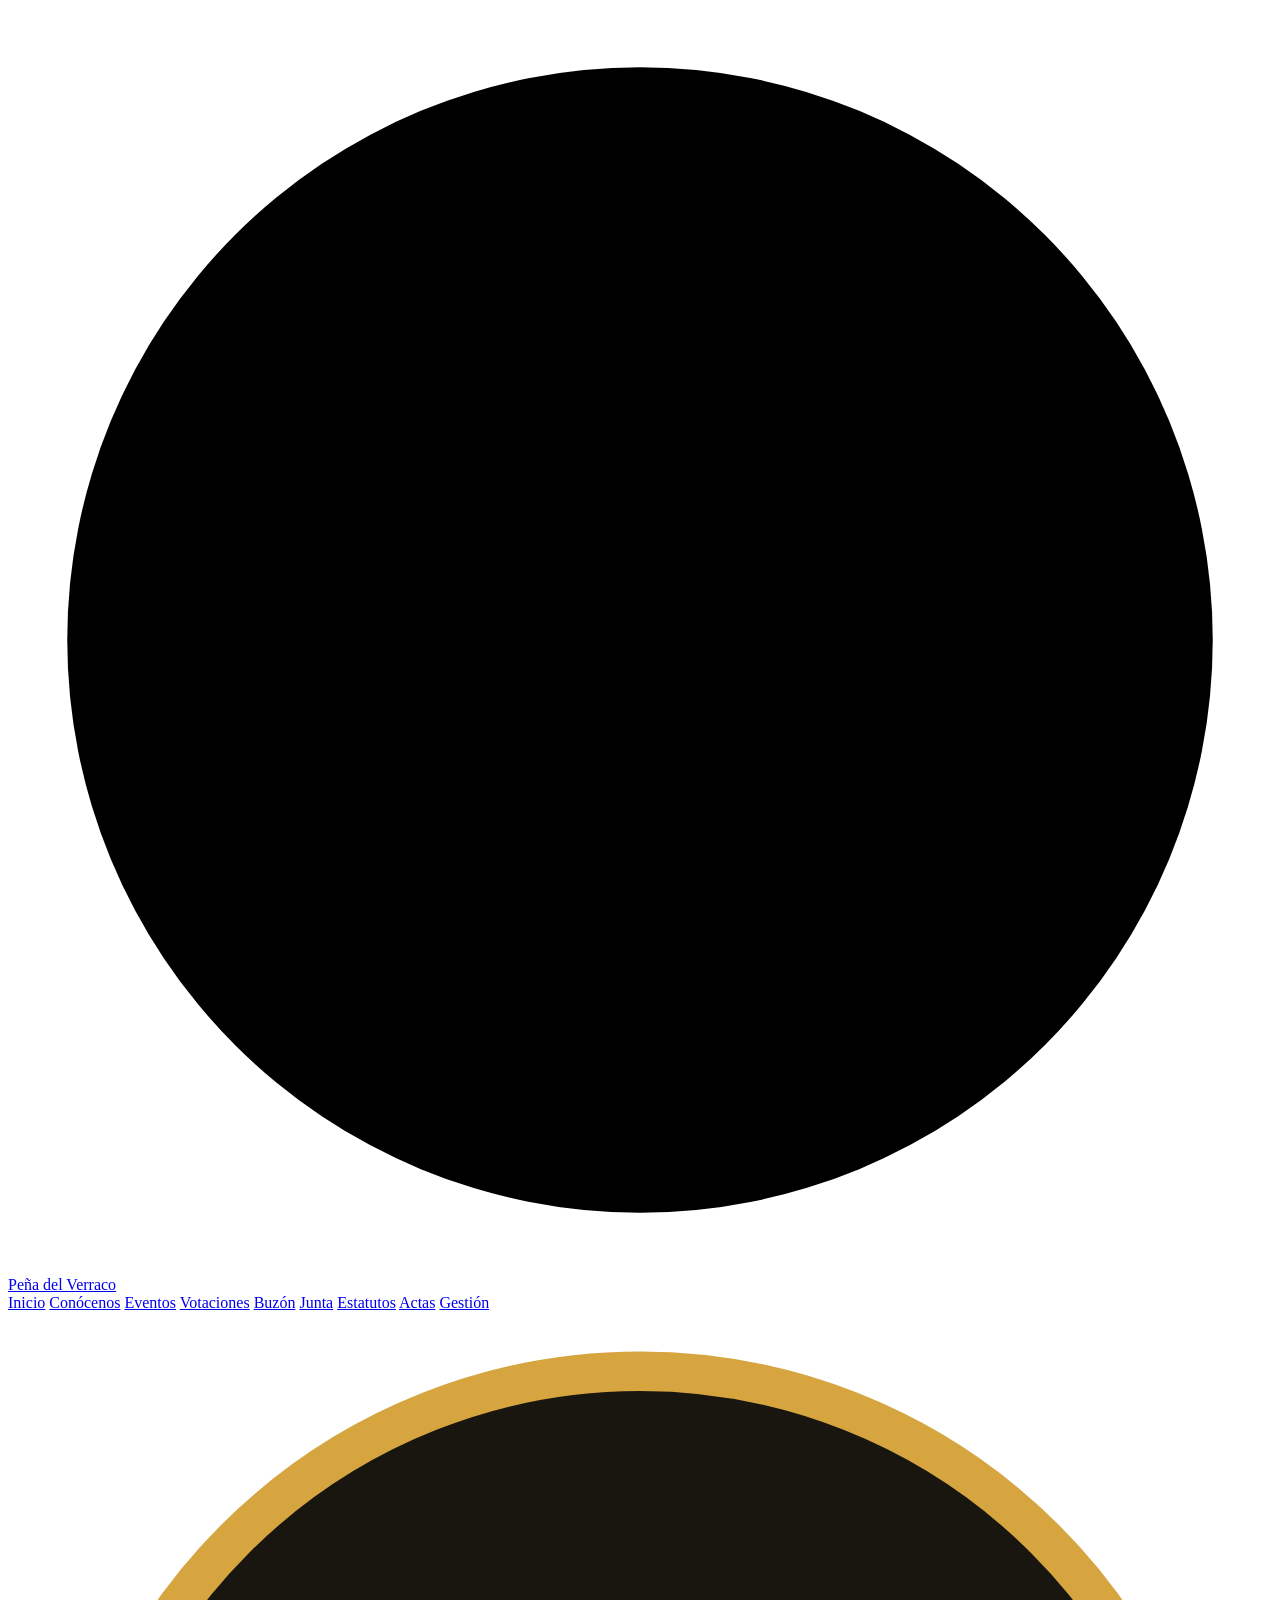
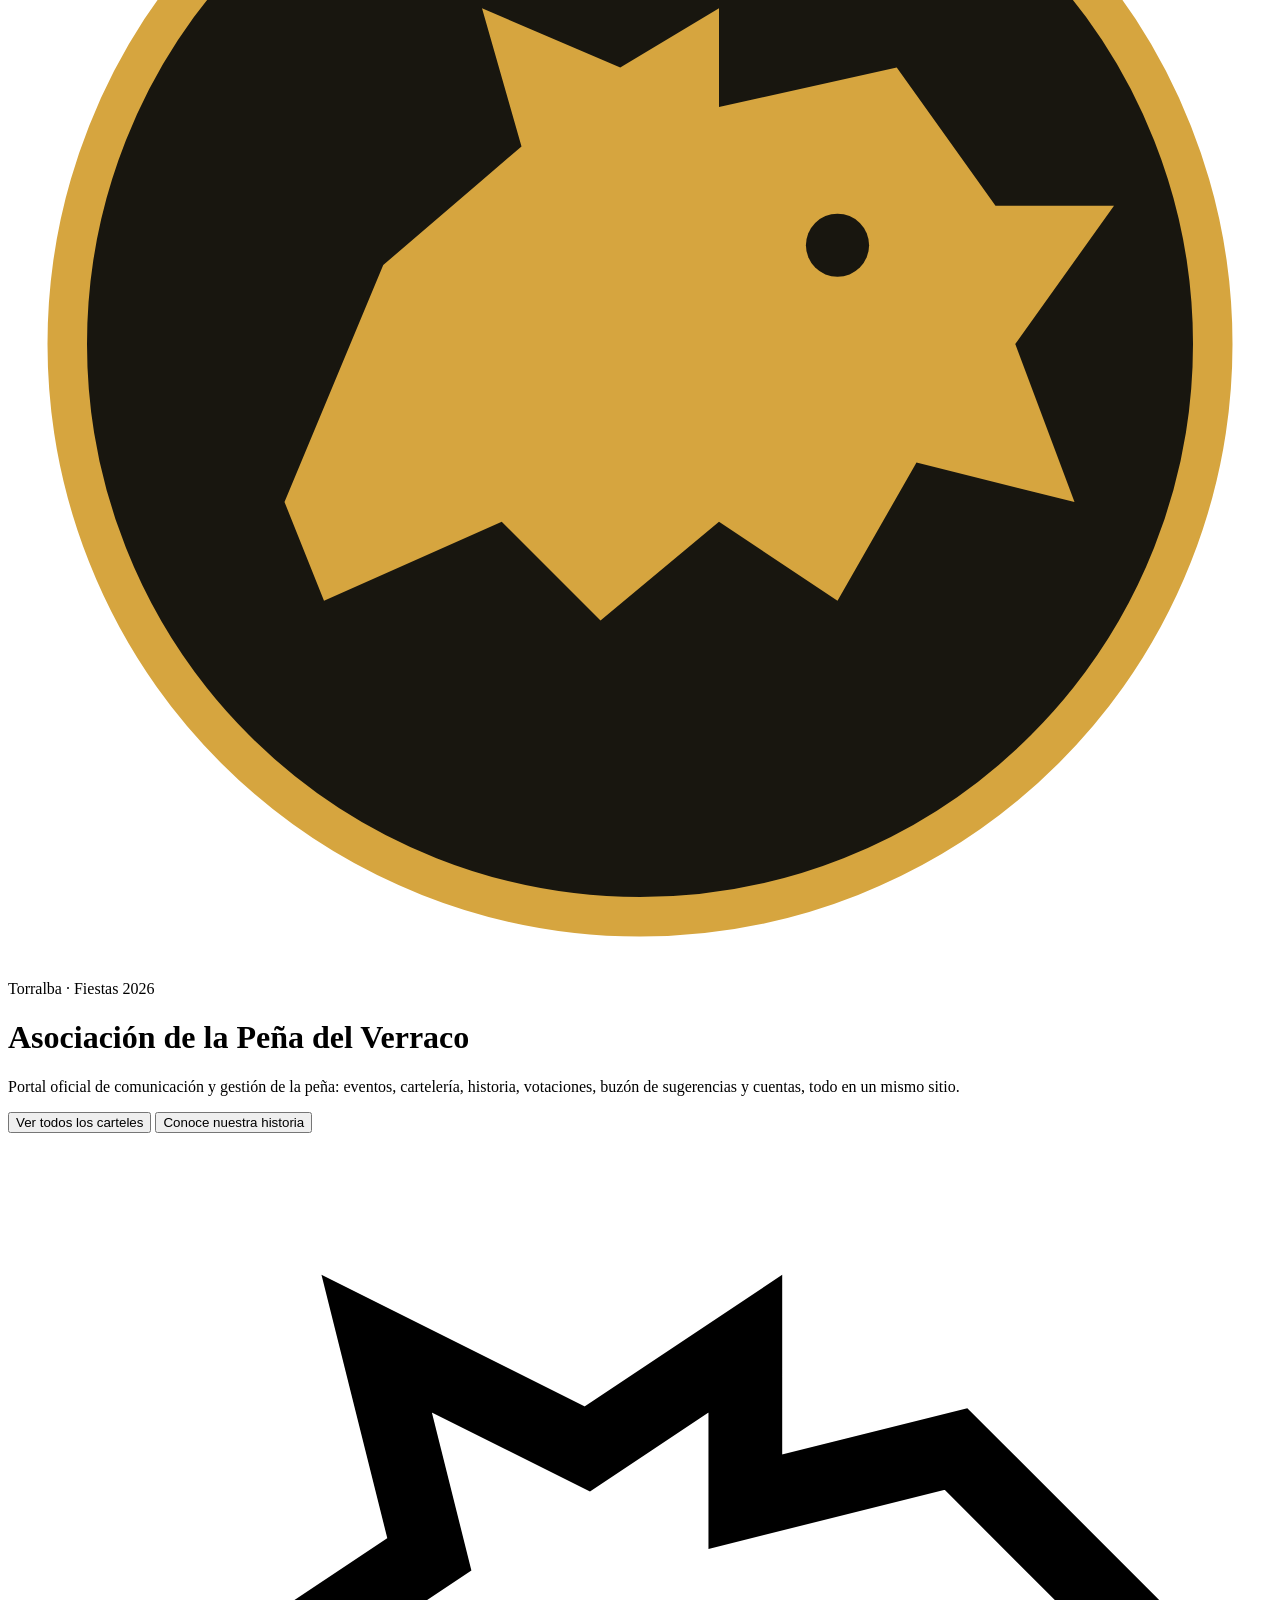
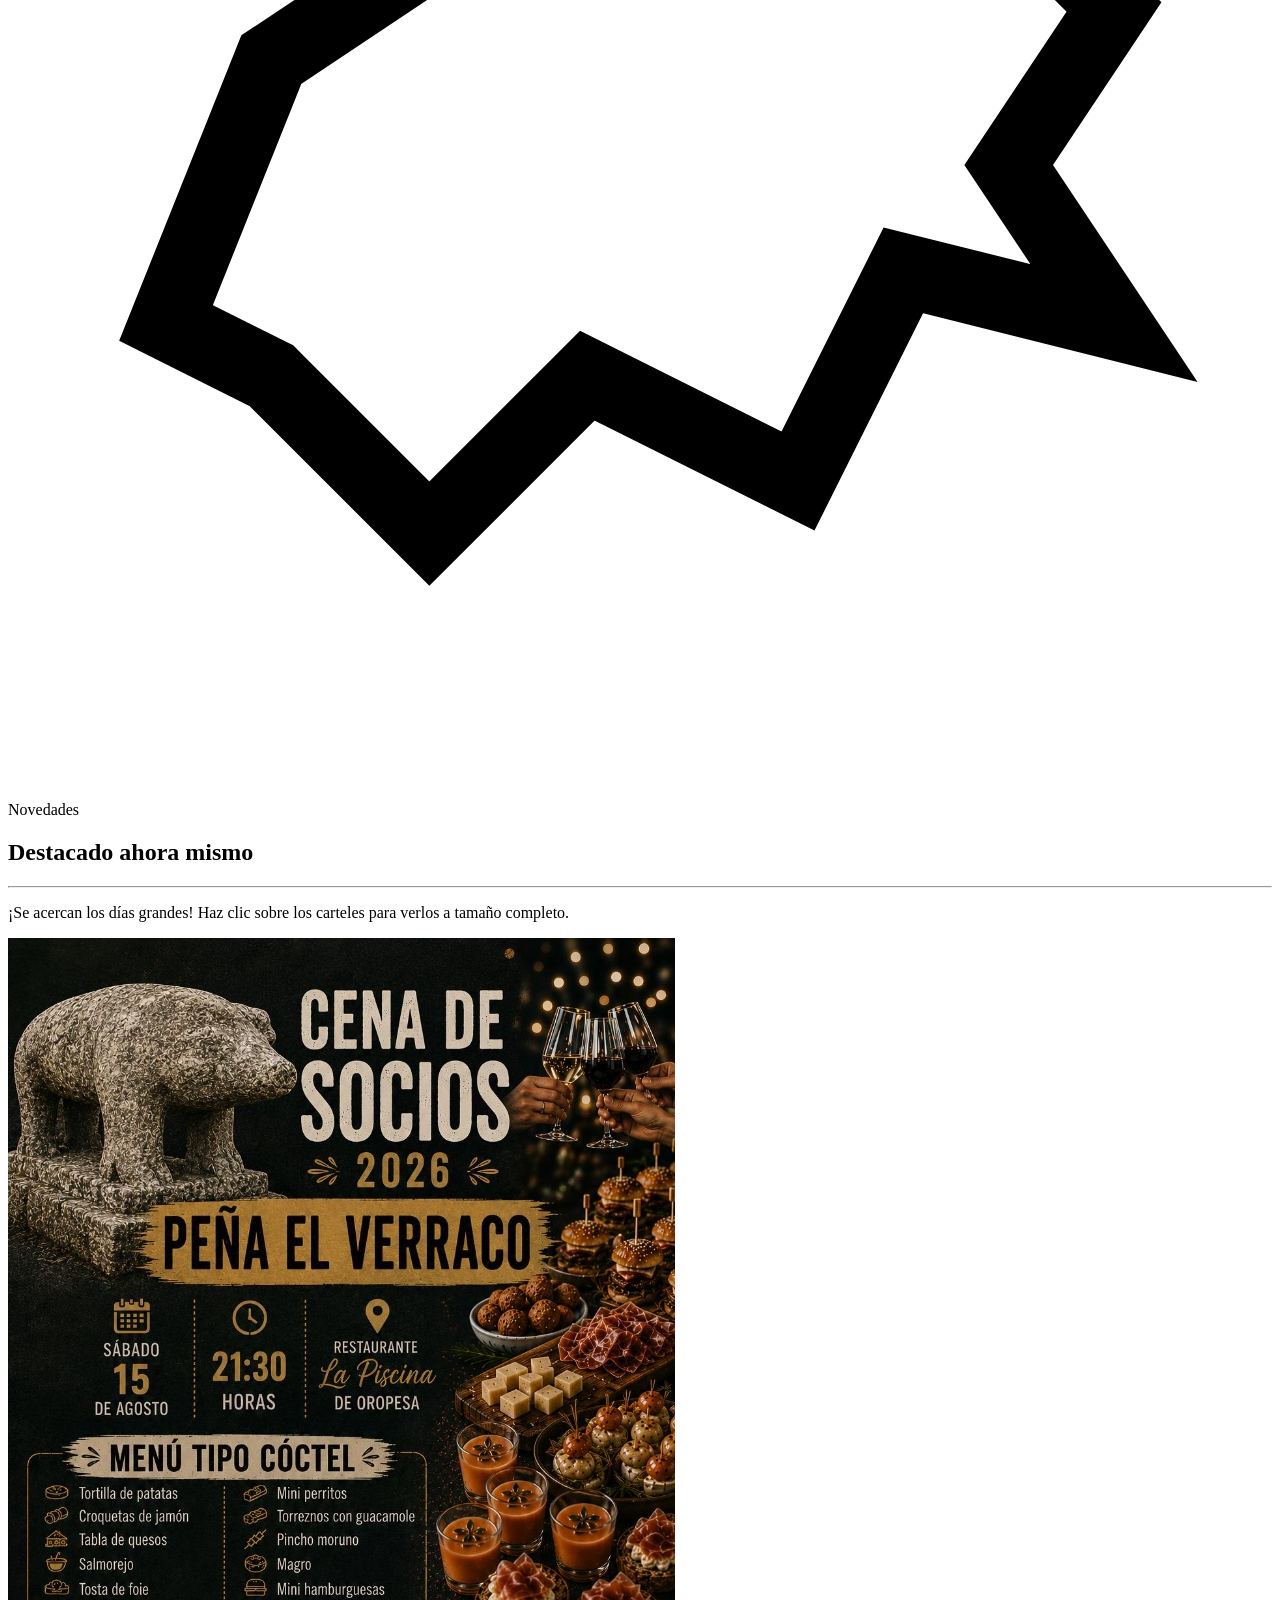
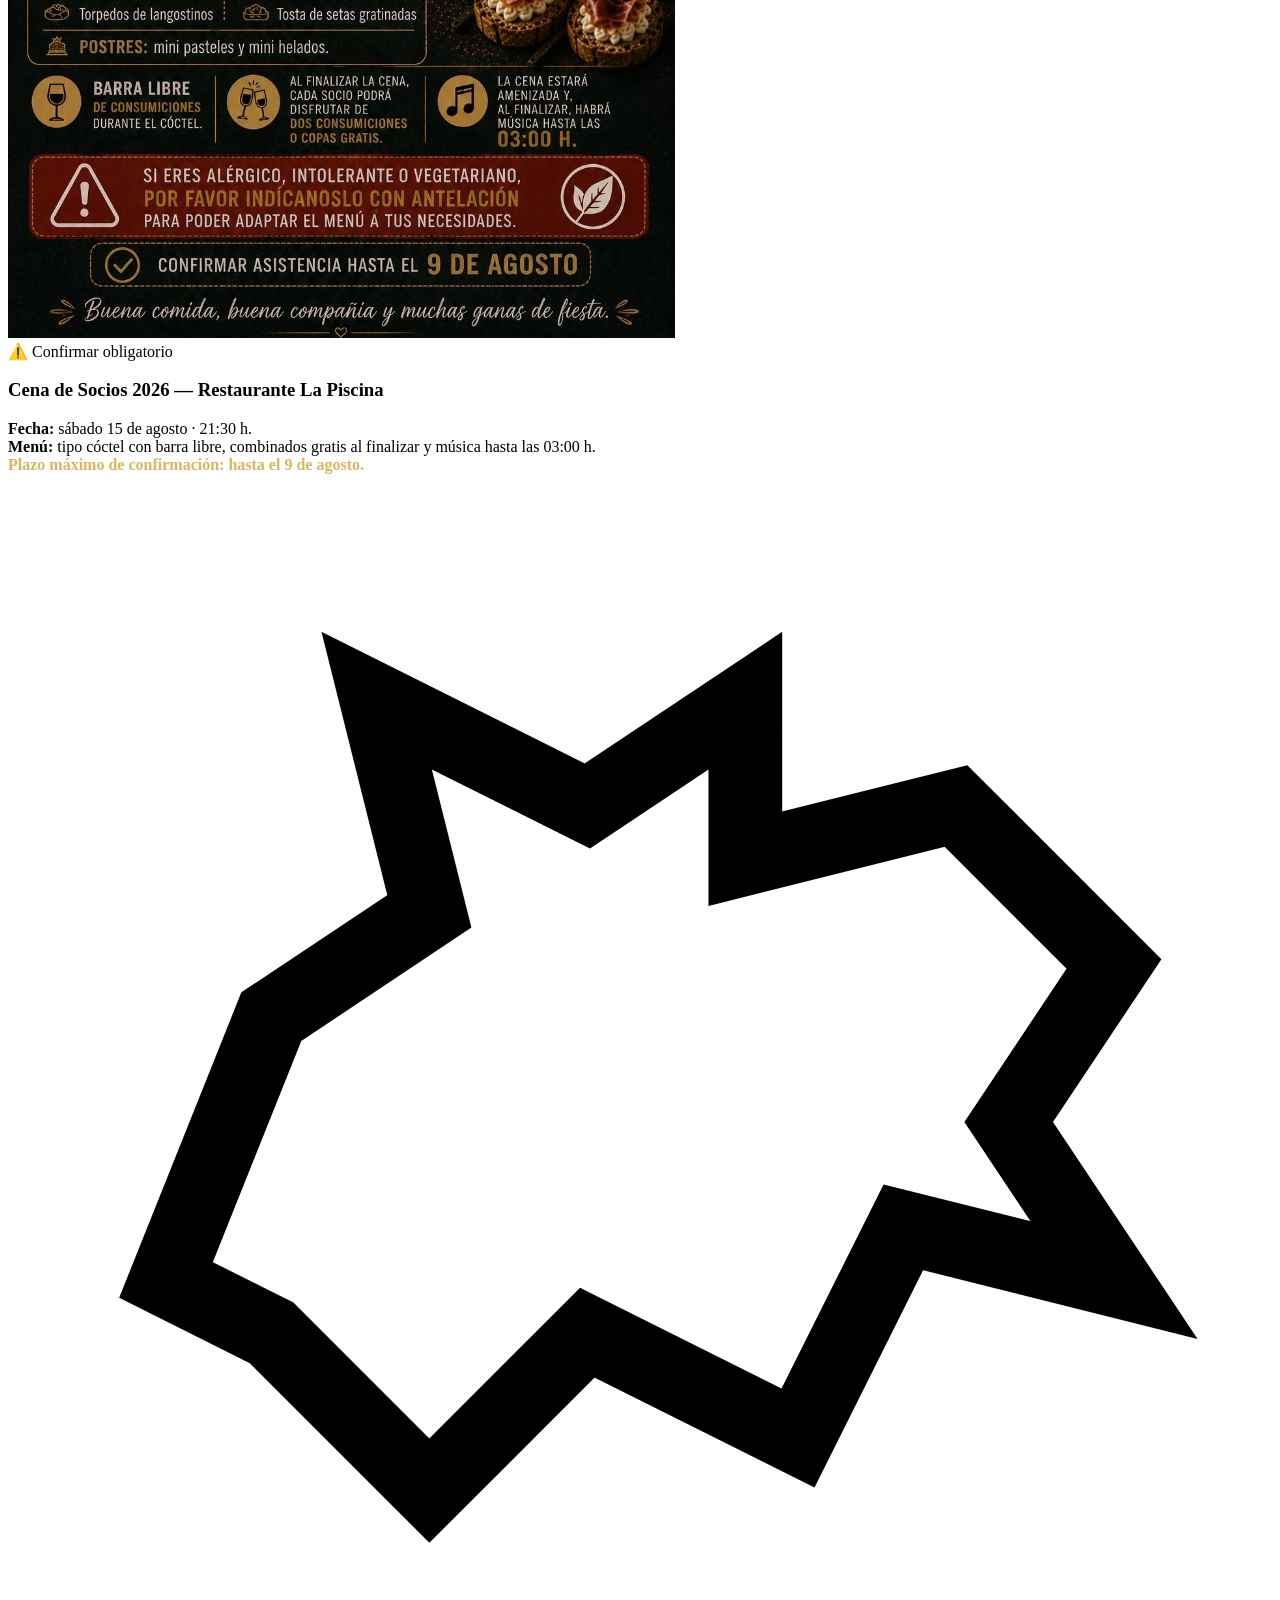
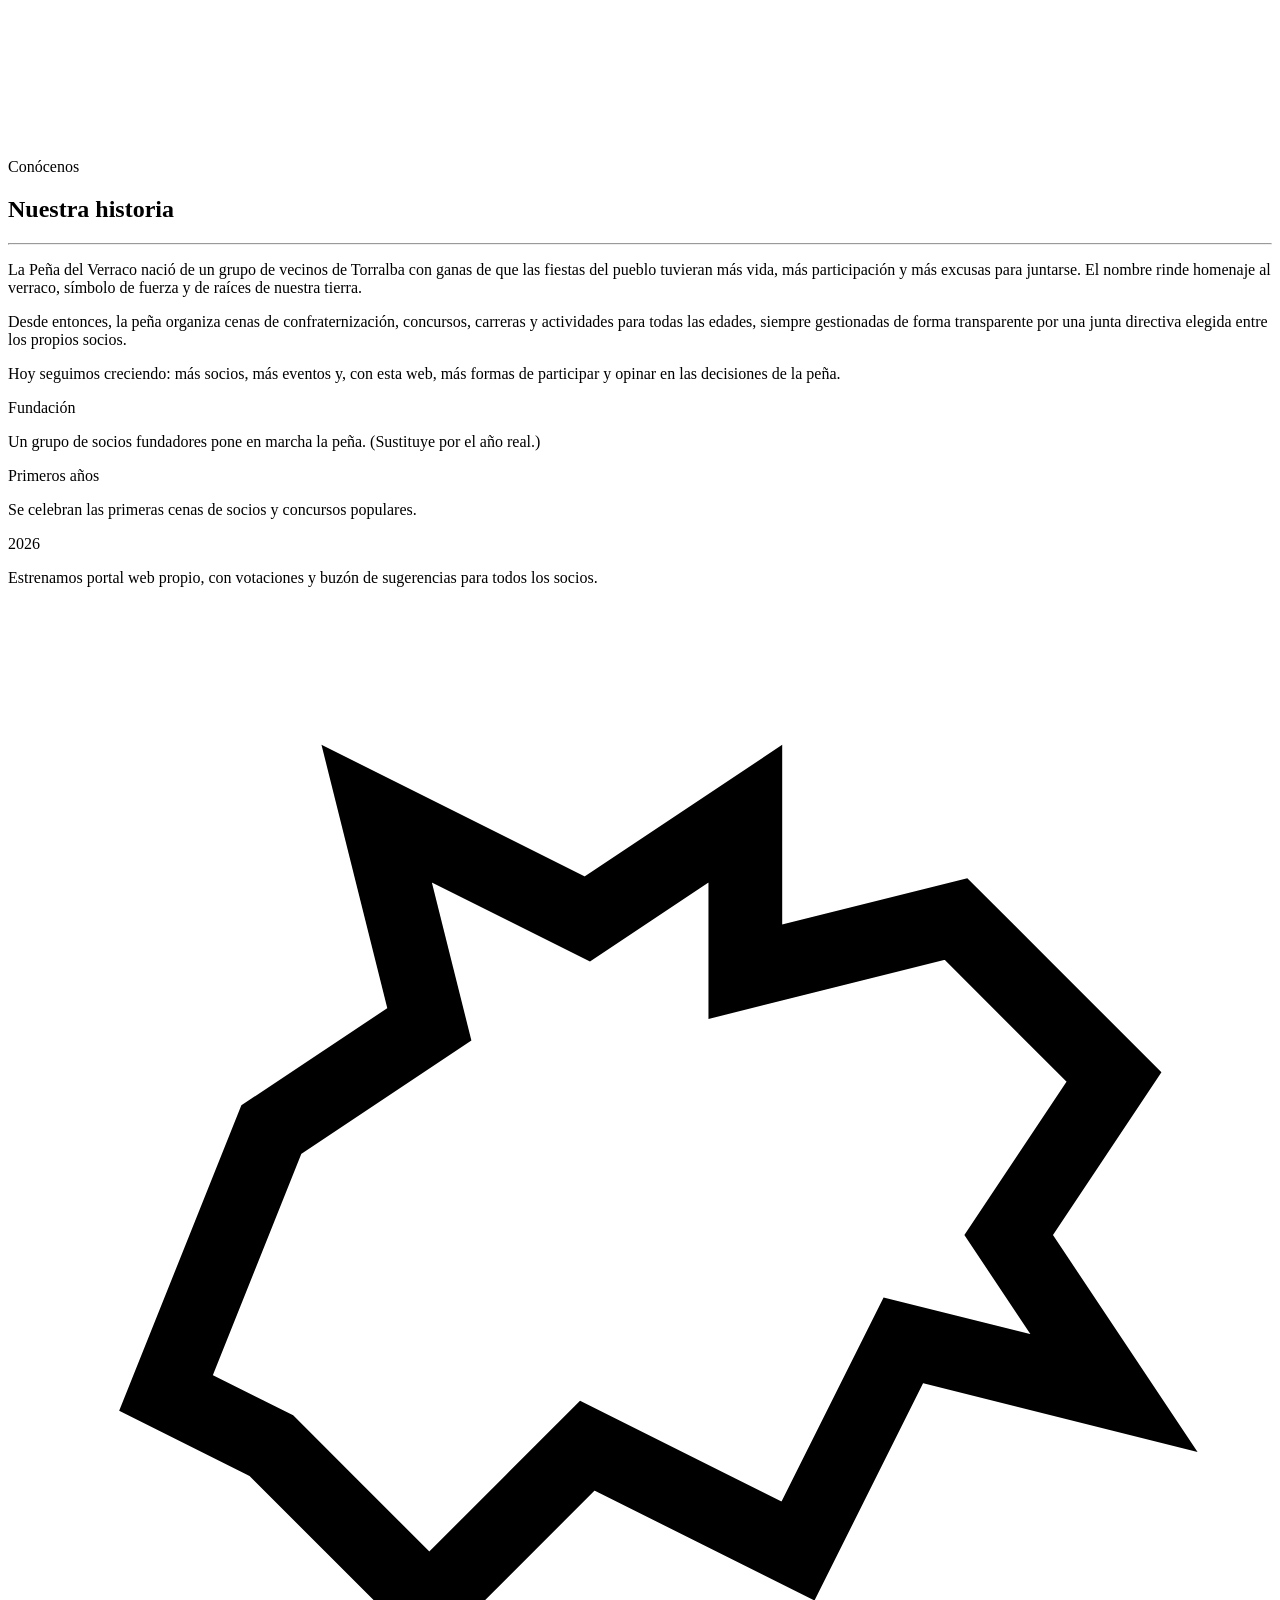
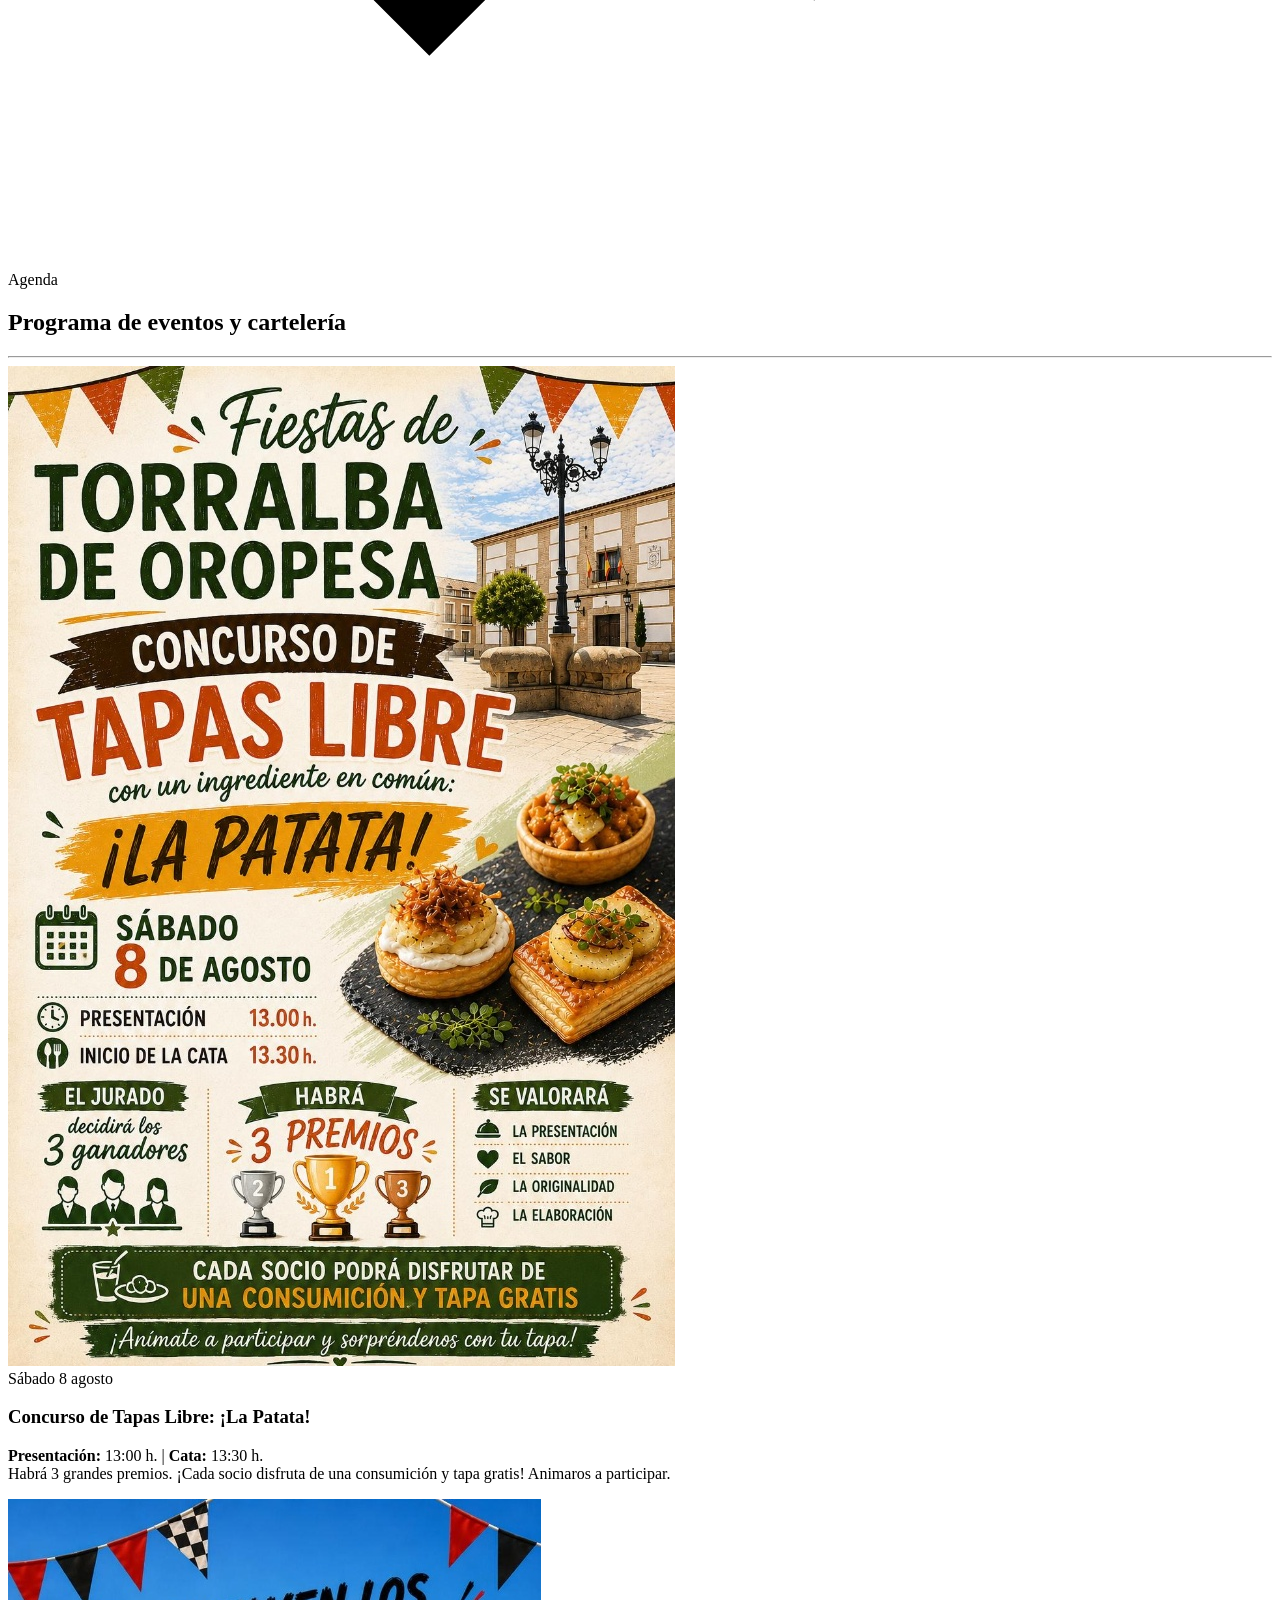
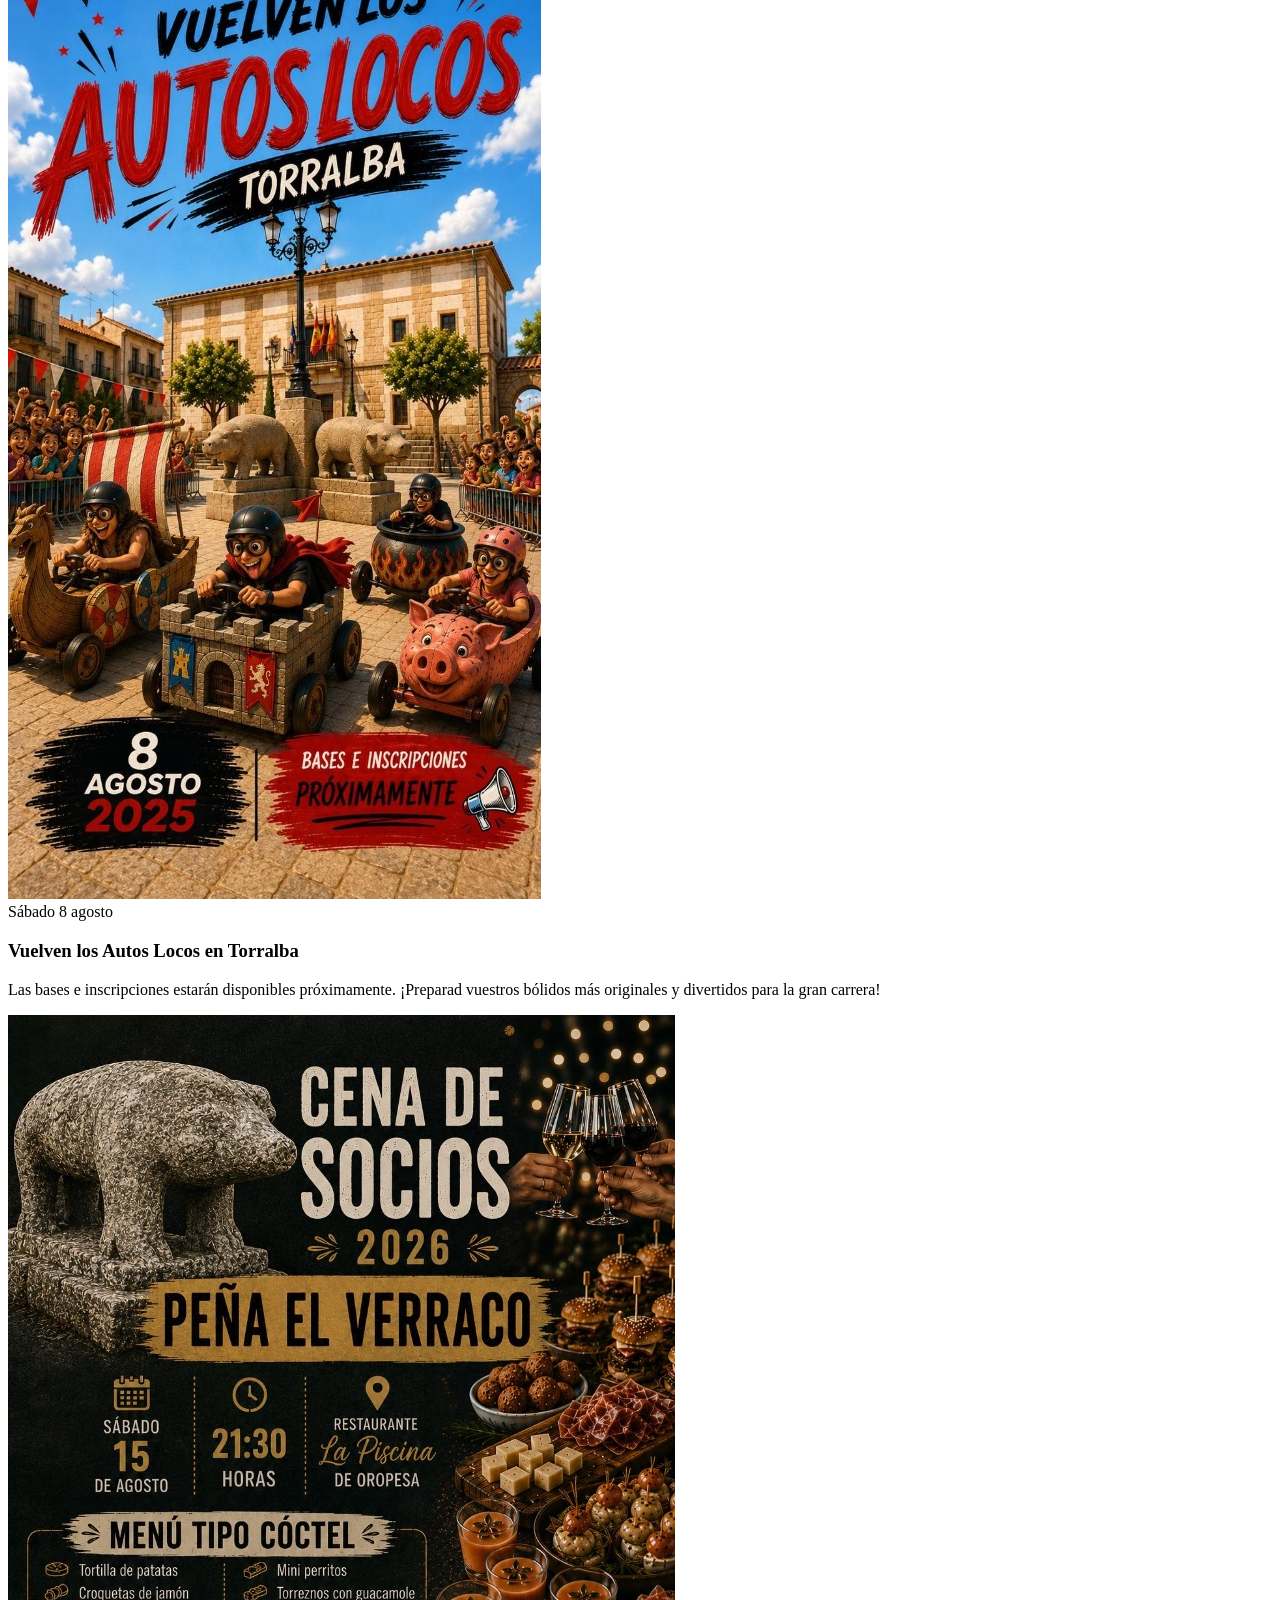
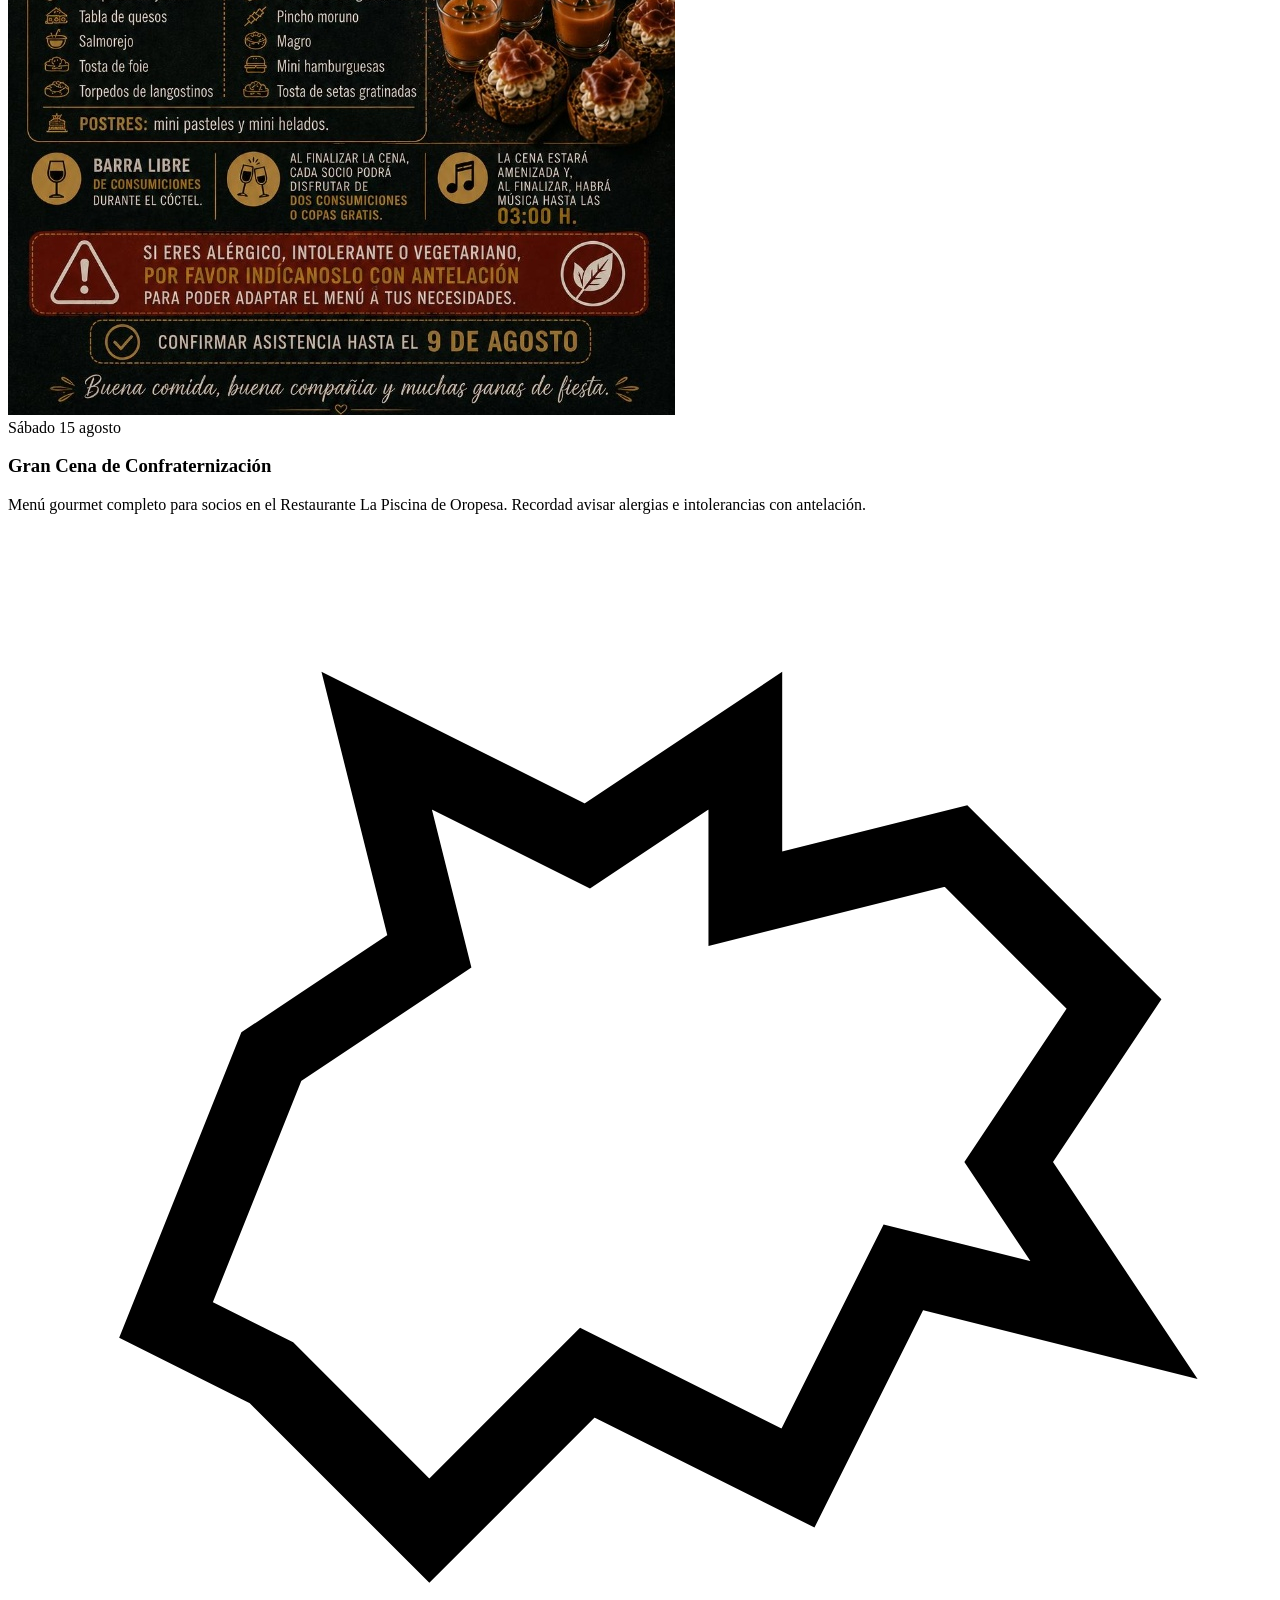
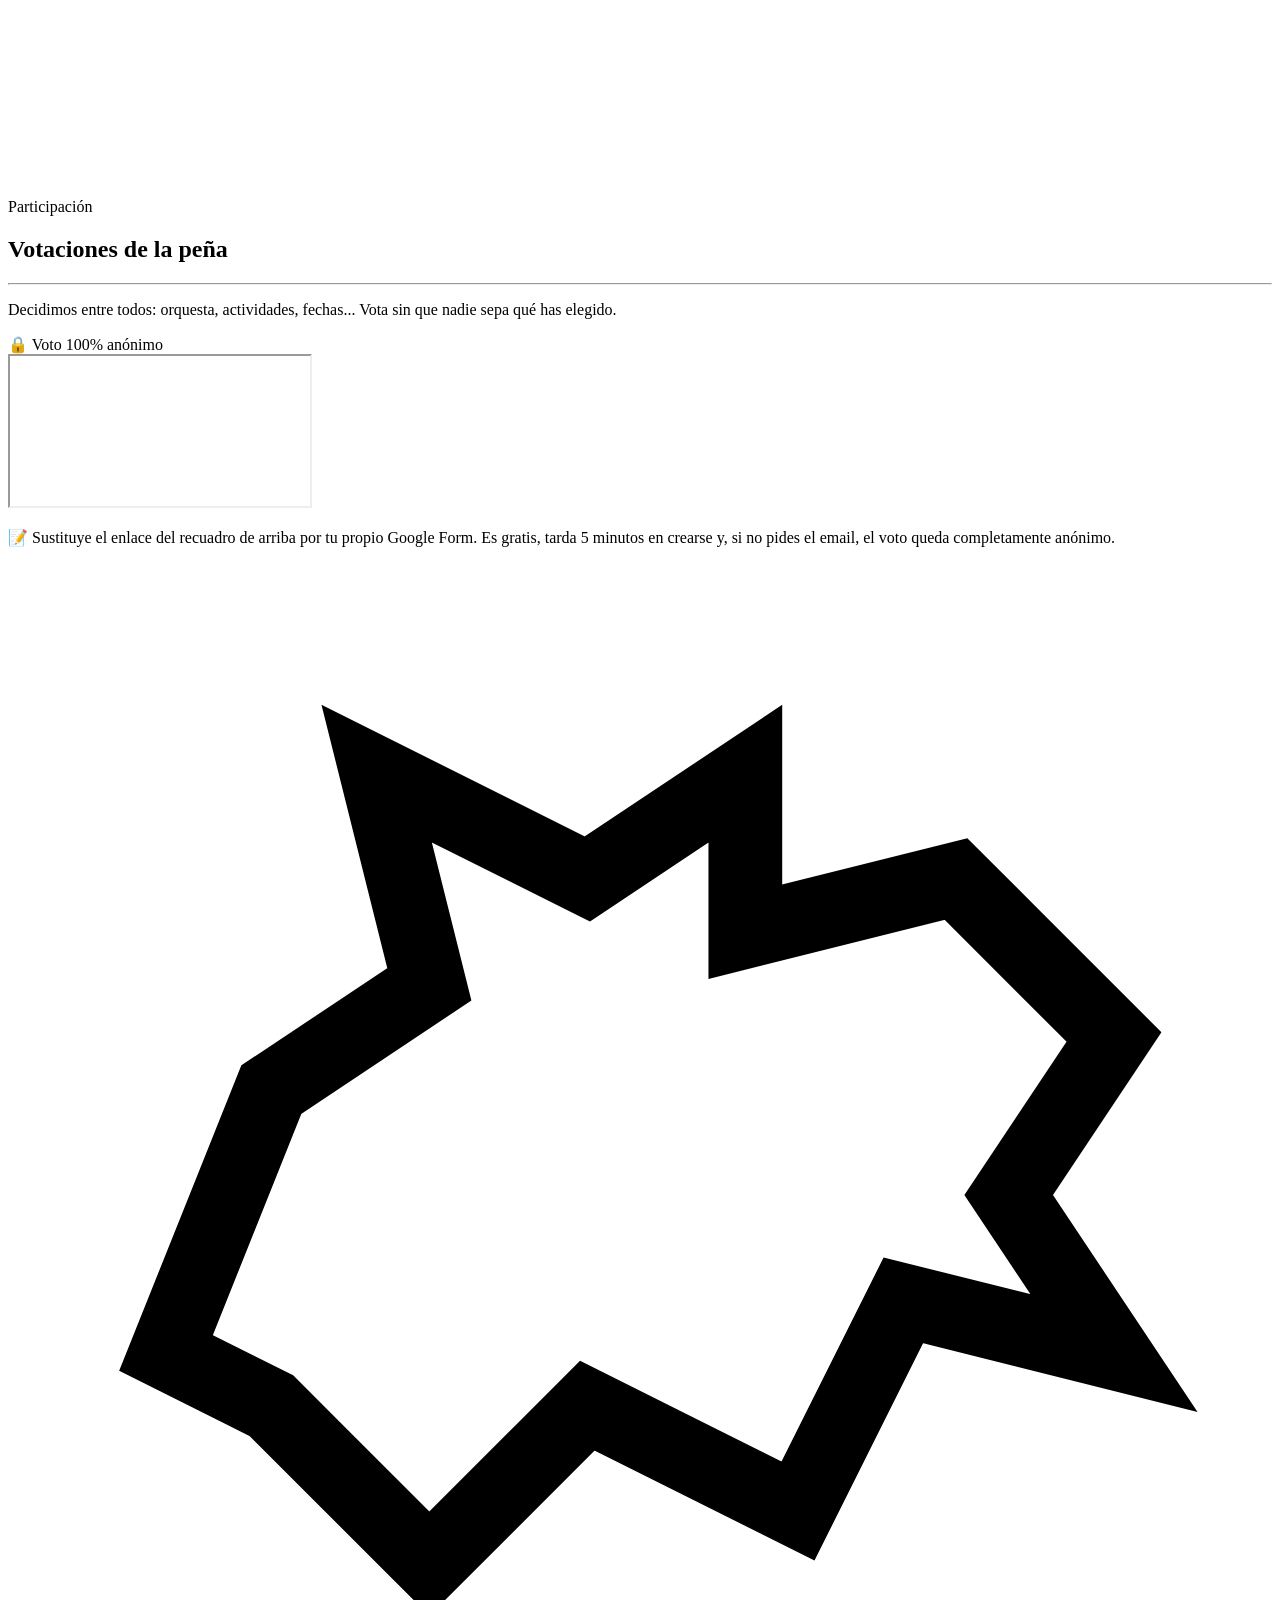
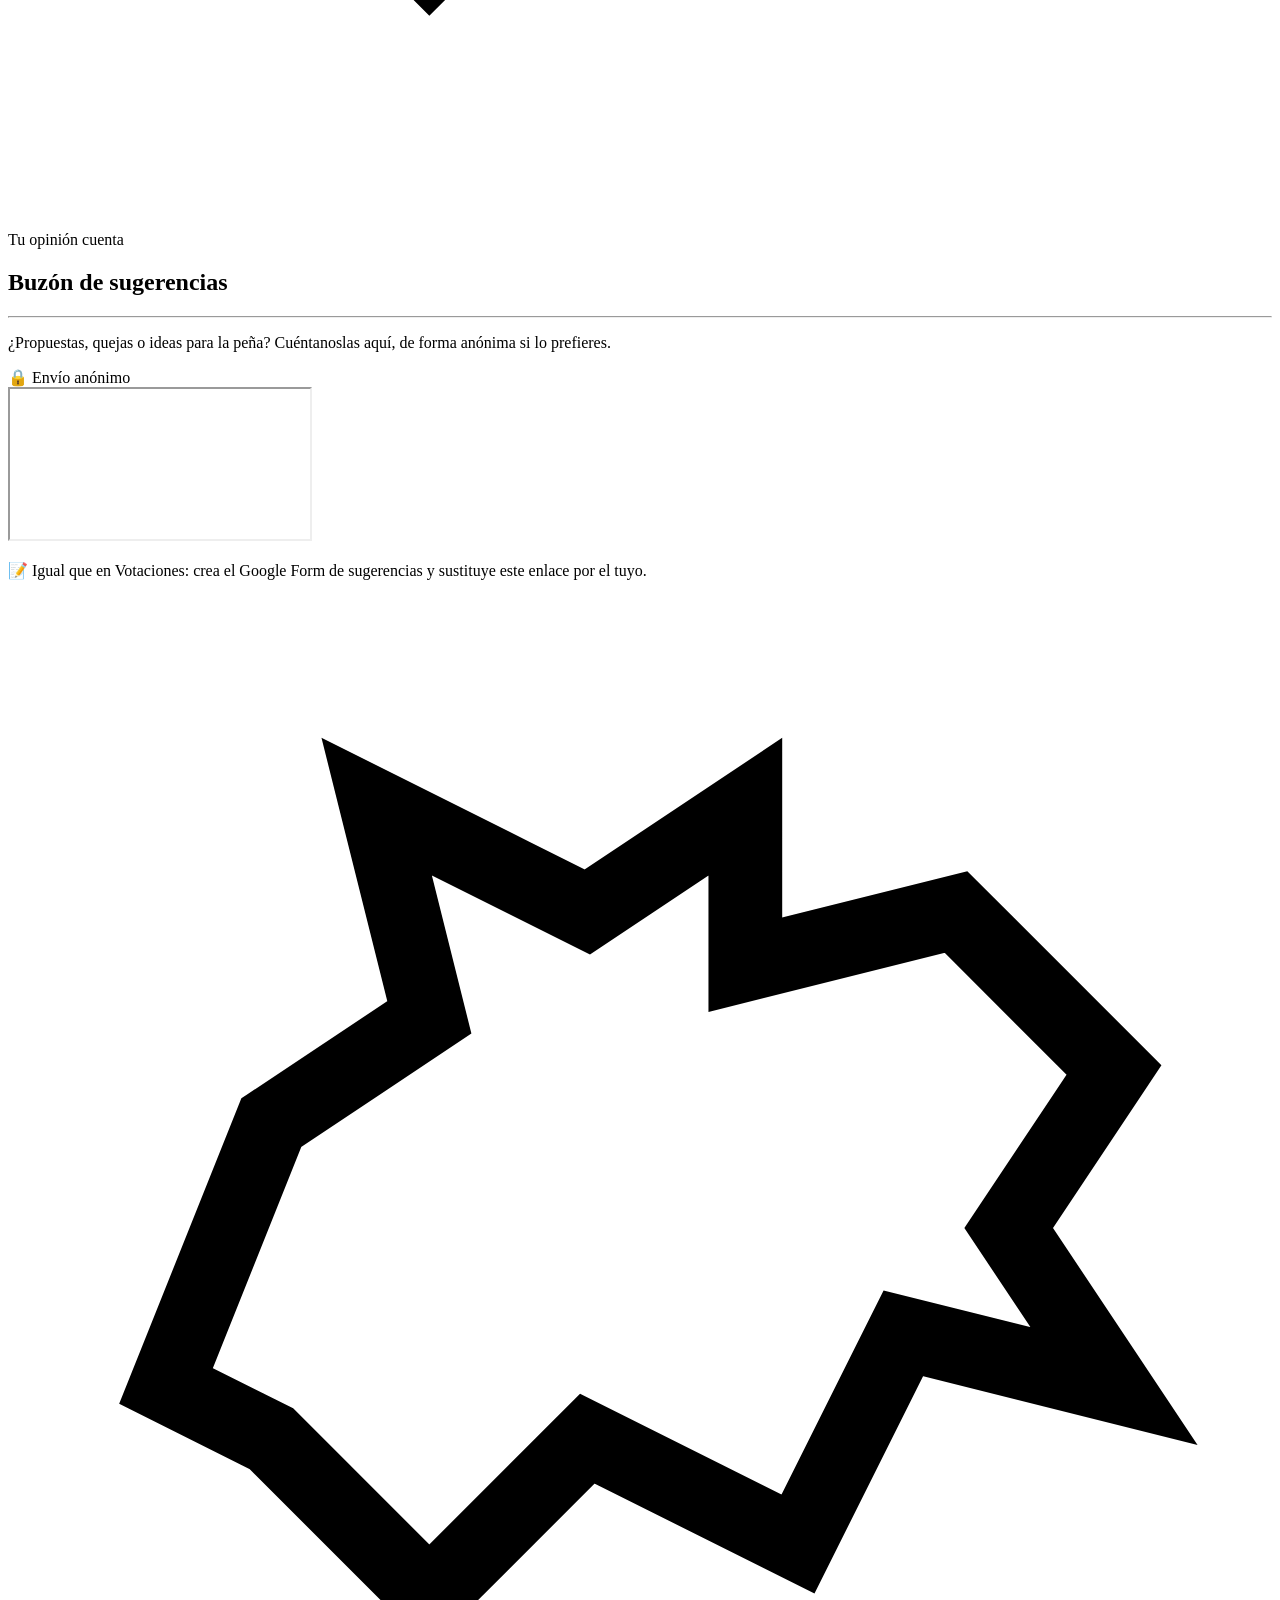
==== index.html @ df3ba8bf "Update index.html" ====
<!DOCTYPE html>
<html lang="es">
<head>
    <meta charset="UTF-8">
    <meta name="viewport" content="width=device-width, initial-scale=1.0">
    <title>Peña del Verraco</title>
    <link rel="icon" href="data:image/svg+xml,%3Csvg xmlns='http://www.w3.org/2000/svg' viewBox='0 0 64 64'%3E%3Ccircle cx='32' cy='32' r='31' fill='%231c1a17' stroke='%23c99a4d' stroke-width='2'/%3E%3Cpath d='M12 40 L17 28 L24 22 L22 15 L29 18 L34 15 L34 20 L43 18 L48 25 L54 25 L49 32 L52 40 L44 38 L40 45 L34 41 L28 46 L23 41 L14 45 Z' fill='%23c99a4d'/%3E%3C/svg%3E">
    <link rel="preconnect" href="https://fonts.googleapis.com">
    <link rel="preconnect" href="https://fonts.gstatic.com" crossorigin>
    <link href="https://fonts.googleapis.com/css2?family=Fraunces:opsz,wght@9..144,300;9..144,500;9..144,600;9..144,700;9..144,900&family=Playfair+Display:wght@400;600;700;900&family=Merriweather:wght@300;400;700;900&family=Libre+Baskerville:wght@400;700&family=Bitter:wght@400;500;600;700;900&family=Work+Sans:wght@400;500;600&family=Inter:wght@400;500;600&family=Lato:wght@400;700;900&family=Nunito+Sans:wght@400;600;700&family=Source+Sans+3:wght@400;600;700&family=IBM+Plex+Mono:wght@400;500&display=swap" rel="stylesheet">
    <link rel="stylesheet" href="styles.css">
</head>
<body>

    <!-- MENÚ SUPERIOR -->
    <nav class="navbar">
        <a href="#" class="navbar-brand" onclick="showSection('inicio')">
            <svg class="logo-badge" viewBox="0 0 64 64" xmlns="http://www.w3.org/2000/svg">
                <circle class="ring" cx="32" cy="32" r="29" stroke-width="2"/>
                <path class="mark" d="M14 40 L19 28 L26 22 L24 15 L31 18 L36 15 L36 20 L45 18 L50 25 L56 25 L51 32 L54 40 L46 38 L42 45 L36 41 L30 46 L25 41 L16 45 Z"/>
            </svg>
            Peña del Verraco
        </a>
        <div class="nav-links">
            <a href="#" id="link-inicio" class="nav-link active" onclick="showSection('inicio')">Inicio</a>
            <a href="#" id="link-historia" class="nav-link" onclick="showSection('historia')">Conócenos</a>
            <a href="#" id="link-avisos" class="nav-link" onclick="showSection('avisos')">Eventos</a>
            <a href="#" id="link-votaciones" class="nav-link" onclick="showSection('votaciones')">Votaciones</a>
            <a href="#" id="link-buzon" class="nav-link" onclick="showSection('buzon')">Buzón</a>
            <a href="#" id="link-junta" class="nav-link" onclick="showSection('junta')">Junta</a>
            <a href="#" id="link-estatutos" class="nav-link" onclick="showSection('estatutos')">Estatutos</a>
            <a href="#" id="link-actas" class="nav-link" onclick="showSection('actas')">Actas</a>
            <a href="#" id="link-gestion" class="nav-link" onclick="showSection('gestion')">Gestión</a>
        </div>
    </nav>

    <!-- BIENVENIDA -->
    <div class="hero">
        <div class="hero-inner">
            <svg class="hero-logo" viewBox="0 0 64 64" xmlns="http://www.w3.org/2000/svg">
                <circle cx="32" cy="32" r="29" fill="#18160f" stroke="#d6a53f" stroke-width="2"/>
                <path d="M14 40 L19 28 L26 22 L24 15 L31 18 L36 15 L36 20 L45 18 L50 25 L56 25 L51 32 L54 40 L46 38 L42 45 L36 41 L30 46 L25 41 L16 45 Z" fill="#d6a53f"/>
                <circle cx="42" cy="27" r="1.6" fill="#18160f"/>
            </svg>
            <div class="hero-text">
                <span class="hero-eyebrow" id="hero-eyebrow">Torralba · Fiestas 2026</span>
                <h1 id="hero-titulo">Asociación de la Peña del Verraco</h1>
                <p id="hero-subtitulo">Portal oficial de comunicación y gestión de la peña: eventos, cartelería, historia, votaciones, buzón de sugerencias y cuentas, todo en un mismo sitio.</p>
                <div class="hero-ctas">
                    <button class="btn-custom" onclick="showSection('avisos')">Ver todos los carteles</button>
                    <button class="btn-custom ghost" onclick="showSection('historia')">Conoce nuestra historia</button>
                </div>
            </div>
        </div>
    </div>

    <div class="container">

        <!-- SECCIÓN INICIO -->
        <div id="inicio" class="section active">
            <div class="section-eyebrow c-wheat">
                <svg viewBox="0 0 24 24" fill="none" xmlns="http://www.w3.org/2000/svg"><path d="M3 15 L5 10 L8 8 L7 4 L11 6 L14 4 L14 7 L18 6 L21 9 L19 12 L21 15 L17 14 L15 18 L11 16 L8 19 L5 16 Z" stroke="currentColor" stroke-width="1.4"/></svg>
                Novedades
            </div>
            <h2 class="section-title">Destacado ahora mismo</h2>
            <hr class="section-rule wheat">
            <p class="section-intro">¡Se acercan los días grandes! Haz clic sobre los carteles para verlos a tamaño completo.</p>

            <div class="grid-cards" style="justify-content: center; grid-template-columns: repeat(auto-fit, minmax(320px, 450px));" id="inicio-destacado">
                <div class="custom-card">
                    <a href="cena-socios.jpg" target="_blank" class="card-img-wrap">
                        <img src="cena-socios.jpg" alt="Cena de Socios Peña el Verraco" class="card-img">
                    </a>
                    <div class="card-body">
                        <span class="card-tag urgent">⚠️ Confirmar obligatorio</span>
                        <h3 class="card-title">Cena de Socios 2026 — Restaurante La Piscina</h3>
                        <p class="card-meta">
                            <strong>Fecha:</strong> sábado 15 de agosto · 21:30 h.<br>
                            <strong>Menú:</strong> tipo cóctel con barra libre, combinados gratis al finalizar y música hasta las 03:00 h.<br>
                            <span style="color: var(--wheat-bright); font-weight: 600;">Plazo máximo de confirmación: hasta el 9 de agosto.</span>
                        </p>
                    </div>
                </div>
            </div>
        </div>

        <!-- CONÓCENOS / HISTORIA -->
        <div id="historia" class="section">
            <div class="section-eyebrow c-clay">
                <svg viewBox="0 0 24 24" fill="none" xmlns="http://www.w3.org/2000/svg"><path d="M3 15 L5 10 L8 8 L7 4 L11 6 L14 4 L14 7 L18 6 L21 9 L19 12 L21 15 L17 14 L15 18 L11 16 L8 19 L5 16 Z" stroke="currentColor" stroke-width="1.4"/></svg>
                Conócenos
            </div>
            <h2 class="section-title">Nuestra historia</h2>
            <hr class="section-rule wheat">

            <div class="historia-layout">
                <div class="historia-text" id="historia-parrafos">
                    <p>La <strong>Peña del Verraco</strong> nació de un grupo de vecinos de Torralba con ganas de que las fiestas del pueblo tuvieran más vida, más participación y más excusas para juntarse. El nombre rinde homenaje al verraco, símbolo de fuerza y de raíces de nuestra tierra.</p>
                    <p>Desde entonces, la peña organiza cenas de confraternización, concursos, carreras y actividades para todas las edades, siempre gestionadas de forma transparente por una junta directiva elegida entre los propios socios.</p>
                    <p>Hoy seguimos creciendo: más socios, más eventos y, con esta web, más formas de participar y opinar en las decisiones de la peña.</p>
                </div>
                <div class="timeline" id="historia-timeline">
                    <div class="timeline-item">
                        <div class="timeline-year">Fundación</div>
                        <p>Un grupo de socios fundadores pone en marcha la peña. <em>(Sustituye por el año real.)</em></p>
                    </div>
                    <div class="timeline-item">
                        <div class="timeline-year">Primeros años</div>
                        <p>Se celebran las primeras cenas de socios y concursos populares.</p>
                    </div>
                    <div class="timeline-item">
                        <div class="timeline-year">2026</div>
                        <p>Estrenamos portal web propio, con votaciones y buzón de sugerencias para todos los socios.</p>
                    </div>
                </div>
            </div>
        </div>

        <!-- SECCIÓN ACTUALIDAD / PANFLETOS EVENTOS -->
        <div id="avisos" class="section">
            <div class="section-eyebrow c-wheat">
                <svg viewBox="0 0 24 24" fill="none" xmlns="http://www.w3.org/2000/svg"><path d="M3 15 L5 10 L8 8 L7 4 L11 6 L14 4 L14 7 L18 6 L21 9 L19 12 L21 15 L17 14 L15 18 L11 16 L8 19 L5 16 Z" stroke="currentColor" stroke-width="1.4"/></svg>
                Agenda
            </div>
            <h2 class="section-title">Programa de eventos y cartelería</h2>
            <hr class="section-rule wheat">
            <div class="grid-cards" id="eventos-grid">
                <div class="custom-card">
                    <a href="concurso-tapas.jpeg" target="_blank" class="card-img-wrap">
                        <img src="concurso-tapas.jpeg" alt="Concurso de Tapas Libre" class="card-img">
                    </a>
                    <div class="card-body">
                        <span class="card-tag green">Sábado 8 agosto</span>
                        <h3 class="card-title">Concurso de Tapas Libre: ¡La Patata!</h3>
                        <p class="card-meta">
                            <strong>Presentación:</strong> 13:00 h. | <strong>Cata:</strong> 13:30 h.<br>
                            Habrá 3 grandes premios. ¡Cada socio disfruta de una consumición y tapa gratis! Animaros a participar.
                        </p>
                    </div>
                </div>

                <div class="custom-card">
                    <a href="autos-locos.jpeg" target="_blank" class="card-img-wrap">
                        <img src="autos-locos.jpeg" alt="Vuelven los Autos Locos Torralba" class="card-img">
                    </a>
                    <div class="card-body">
                        <span class="card-tag gold">Sábado 8 agosto</span>
                        <h3 class="card-title">Vuelven los Autos Locos en Torralba</h3>
                        <p class="card-meta">
                            Las bases e inscripciones estarán disponibles próximamente. ¡Preparad vuestros bólidos más originales y divertidos para la gran carrera!
                        </p>
                    </div>
                </div>

                <div class="custom-card">
                    <a href="cena-socios.jpg" target="_blank" class="card-img-wrap">
                        <img src="cena-socios.jpg" alt="Cena de Socios" class="card-img">
                    </a>
                    <div class="card-body">
                        <span class="card-tag blue">Sábado 15 agosto</span>
                        <h3 class="card-title">Gran Cena de Confraternización</h3>
                        <p class="card-meta">
                            Menú gourmet completo para socios en el Restaurante La Piscina de Oropesa. Recordad avisar alergias e intolerancias con antelación.
                        </p>
                    </div>
                </div>
            </div>
        </div>

        <!-- VOTACIONES ANÓNIMAS -->
        <div id="votaciones" class="section">
            <div class="section-eyebrow c-dusk">
                <svg viewBox="0 0 24 24" fill="none" xmlns="http://www.w3.org/2000/svg"><path d="M3 15 L5 10 L8 8 L7 4 L11 6 L14 4 L14 7 L18 6 L21 9 L19 12 L21 15 L17 14 L15 18 L11 16 L8 19 L5 16 Z" stroke="currentColor" stroke-width="1.4"/></svg>
                Participación
            </div>
            <h2 class="section-title">Votaciones de la peña</h2>
            <hr class="section-rule dusk">
            <p class="section-intro">Decidimos entre todos: orquesta, actividades, fechas... Vota sin que nadie sepa qué has elegido.</p>

            <div class="embed-card">
                <span class="anon-pill">🔒 Voto 100% anónimo</span>
                <div class="embed-frame-wrap">
                    <!--
                        PASO A COMPLETAR: crea un Google Form ("Formularios de Google") con tu pregunta
                        y NO actives "Recopilar direcciones de correo electrónico". Luego pega aquí
                        el enlace de inserción (Enviar → símbolo "<>" → copiar el src del iframe).
                    -->
                    <iframe id="iframe-votaciones" src="https://docs.google.com/forms/d/e/PON-AQUI-TU-FORMULARIO/viewform?embedded=true" title="Votación de la peña">Cargando votación…</iframe>
                </div>
                <p class="draft-note" style="margin-top:16px;">📝 Sustituye el enlace del recuadro de arriba por tu propio Google Form. Es gratis, tarda 5 minutos en crearse y, si no pides el email, el voto queda completamente anónimo.</p>
            </div>
        </div>

        <!-- BUZÓN DE SUGERENCIAS -->
        <div id="buzon" class="section">
            <div class="section-eyebrow c-rosemary">
                <svg viewBox="0 0 24 24" fill="none" xmlns="http://www.w3.org/2000/svg"><path d="M3 15 L5 10 L8 8 L7 4 L11 6 L14 4 L14 7 L18 6 L21 9 L19 12 L21 15 L17 14 L15 18 L11 16 L8 19 L5 16 Z" stroke="currentColor" stroke-width="1.4"/></svg>
                Tu opinión cuenta
            </div>
            <h2 class="section-title">Buzón de sugerencias</h2>
            <hr class="section-rule rosemary">
            <p class="section-intro">¿Propuestas, quejas o ideas para la peña? Cuéntanoslas aquí, de forma anónima si lo prefieres.</p>

            <div class="embed-card">
                <span class="anon-pill">🔒 Envío anónimo</span>
                <div class="embed-frame-wrap">
                    <!--
                        PASO A COMPLETAR: mismo procedimiento que en Votaciones — crea un Google Form
                        de tipo "sugerencia libre" (una pregunta de texto largo) sin pedir email, y pega
                        aquí el enlace de inserción.
                    -->
                    <iframe id="iframe-buzon" src="https://docs.google.com/forms/d/e/PON-AQUI-TU-FORMULARIO-SUGERENCIAS/viewform?embedded=true" title="Buzón de sugerencias">Cargando buzón…</iframe>
                </div>
                <p class="draft-note" style="margin-top:16px;">📝 Igual que en Votaciones: crea el Google Form de sugerencias y sustituye este enlace por el tuyo.</p>
            </div>
        </div>

        <!-- JUNTA DIRECTIVA -->
        <div id="junta" class="section">
            <div class="section-eyebrow c-wheat">
                <svg viewBox="0 0 24 24" fill="none" xmlns="http://www.w3.org/2000/svg"><path d="M3 15 L5 10 L8 8 L7 4 L11 6 L14 4 L14 7 L18 6 L21 9 L19 12 L21 15 L17 14 L15 18 L11 16 L8 19 L5 16 Z" stroke="currentColor" stroke-width="1.4"/></svg>
                Quiénes somos
            </div>
            <h2 class="section-title">Junta Directiva</h2>
            <hr class="section-rule wheat">
            <div class="grid-junta" id="junta-grid">
                <div class="junta-member"><div class="member-avatar">👑</div><h3>Diego</h3><p>Presidente</p></div>
                <div class="junta-member"><div class="member-avatar">🥈</div><h3>Yolanda Cuadrado</h3><p>Vicepresidenta</p></div>
                <div class="junta-member"><div class="member-avatar">📝</div><h3>Gonzalo Nava</h3><p>Secretario</p></div>
                <div class="junta-member"><div class="member-avatar">💰</div><h3>Rocío Olmedo</h3><p>Tesorera</p></div>
                <div class="junta-member"><div class="member-avatar">🤝</div><h3>Marcos Nevado</h3><p>Vocal</p></div>
                <div class="junta-member"><div class="member-avatar">🤝</div><h3>Marcos</h3><p>Vocal</p></div>
                <div class="junta-member"><div class="member-avatar">🤝</div><h3>Emilio</h3><p>Vocal</p></div>
            </div>
        </div>

        <!-- ESTATUTOS -->
        <div id="estatutos" class="section">
            <div class="section-eyebrow c-clay">
                <svg viewBox="0 0 24 24" fill="none" xmlns="http://www.w3.org/2000/svg"><path d="M3 15 L5 10 L8 8 L7 4 L11 6 L14 4 L14 7 L18 6 L21 9 L19 12 L21 15 L17 14 L15 18 L11 16 L8 19 L5 16 Z" stroke="currentColor" stroke-width="1.4"/></svg>
                Normativa
            </div>
            <h2 class="section-title">Estatutos oficiales</h2>
            <hr class="section-rule wheat">
            <div class="custom-card"><div class="card-body">
                <h3 style="margin-top:0; color: var(--wheat-bright); font-size: 1.05rem;">Artículo 1: Denominación</h3>
                <p class="card-meta">La <strong style="color: var(--limestone);">Asociación de la Peña del Verraco</strong> se rige como una entidad cultural y festiva sin ánimo de lucro...</p>
            </div></div>
        </div>

        <!-- ACTAS -->
        <div id="actas" class="section">
            <div class="section-eyebrow c-dusk">
                <svg viewBox="0 0 24 24" fill="none" xmlns="http://www.w3.org/2000/svg"><path d="M3 15 L5 10 L8 8 L7 4 L11 6 L14 4 L14 7 L18 6 L21 9 L19 12 L21 15 L17 14 L15 18 L11 16 L8 19 L5 16 Z" stroke="currentColor" stroke-width="1.4"/></svg>
                Archivo
            </div>
            <h2 class="section-title">Actas de reuniones</h2>
            <hr class="section-rule dusk">
            <div class="custom-card"><div class="card-body">
                <p class="card-meta">Las actas firmadas por Gonzalo están archivadas en la carpeta oficial de la secretaría, a disposición de los socios.</p>
            </div></div>
        </div>

        <!-- ACCESO PRIVADO DIRECTIVA -->
        <div id="gestion" class="section">
            <div class="section-eyebrow c-clay">
                <svg viewBox="0 0 24 24" fill="none" xmlns="http://www.w3.org/2000/svg"><path d="M3 15 L5 10 L8 8 L7 4 L11 6 L14 4 L14 7 L18 6 L21 9 L19 12 L21 15 L17 14 L15 18 L11 16 L8 19 L5 16 Z" stroke="currentColor" stroke-width="1.4"/></svg>
                Solo directiva
            </div>
            <h2 class="section-title">Escritorio de gestión interna</h2>
            <hr class="section-rule wheat">

            <div id="login-form" class="custom-card" style="max-width: 440px; margin: 0 auto;">
                <div class="card-body" style="text-align: center;">
                    <p class="card-meta">Introduce la clave de acceso de la junta directiva:</p>
                    <div class="pass-field-wrap">
                        <input type="password" id="pass" class="input-custom" placeholder="Contraseña...">
                        <button type="button" class="pass-toggle" id="pass-toggle" onclick="togglePass()" aria-label="Mostrar contraseña">
                            <svg id="eye-icon" viewBox="0 0 24 24" width="20" height="20" fill="none" xmlns="http://www.w3.org/2000/svg">
                                <path d="M1.5 12S5 5 12 5s10.5 7 10.5 7-3.5 7-10.5 7S1.5 12 1.5 12Z" stroke="currentColor" stroke-width="1.6" stroke-linecap="round" stroke-linejoin="round"/>
                                <circle cx="12" cy="12" r="3" stroke="currentColor" stroke-width="1.6"/>
                            </svg>
                        </button>
                    </div>
                    <br>
                    <button class="btn-custom" onclick="checkPass()">Acceder al panel</button>
                    <p id="error-msg" style="color: var(--clay-bright); display: none; margin-top: 15px; font-weight: 600;">⚠️ Clave incorrecta</p>
                    <p class="security-note">Pendiente: sustituir este acceso por un login real (fase 2 del proyecto).</p>
                </div>
            </div>

            <div id="admin-content" style="display: none;">
                <div class="admin-nav">
                    <button class="admin-tab-btn active" id="btn-tab-links" onclick="showAdminTab('tab-links')">⚙️ Enlaces de trabajo</button>
                    <button class="admin-tab-btn" id="btn-tab-votaciones" onclick="showAdminTab('tab-votaciones')">📋 Control de votaciones</button>
                    <button class="admin-tab-btn" id="btn-tab-cuentas" onclick="showAdminTab('tab-cuentas')">📊 Panel económico</button>
                </div>

                <div id="tab-links" class="admin-panel active">
                    <div class="grid-management-links">
                        <a href="https://docs.google.com/spreadsheets/d/1aNNenQc3E_5HzvcqqcxxyveMbG2mJzGl/edit?rtpof=true&gid=540429647#gid=540429647" target="_blank" class="folder-link-box">
                            <span>👥</span>
                            <h3 style="color: var(--wheat-bright); margin: 10px 0 5px 0;">Libro Maestro de Socios</h3>
                            <p class="card-meta" style="margin: 0;">Gestiona las altas, bajas y pagos con Rocío.</p>
                        </a>
                        <a href="https://docs.google.com/spreadsheets/d/1sDfrrNwYSFY1pFQ6vfoT_BHD8uujr8HiGidAIFfPW3M/edit?gid=1085146374#gid=1085146374" target="_blank" class="folder-link-box">
                            <span>🗂️</span>
                            <h3 style="color: var(--wheat-bright); margin: 10px 0 5px 0;">Cuentas Generales de la Peña</h3>
                            <p class="card-meta" style="margin: 0;">Abre el Excel general para auditar presupuestos.</p>
                        </a>
                    </div>
                </div>

                <div id="tab-votaciones" class="admin-panel">
                    <div style="display: flex; justify-content: space-between; align-items: center; margin-bottom: 20px; flex-wrap: wrap; gap: 10px;">
                        <h3 style="margin: 0; color: var(--limestone);">Propuestas y votaciones activas</h3>
                    </div>
                    <div class="vote-card">
                        <div style="display: flex; justify-content: space-between; margin-bottom: 10px; flex-wrap: wrap; gap: 8px;">
                            <strong>🗳️ Elección de orquesta — Fiestas 2026</strong>
                            <span style="background: rgba(79,122,99,0.25); color: var(--rosemary-bright); font-family: var(--mono); font-size: 0.7rem; padding: 3px 10px; border-radius: 4px; font-weight: 600; text-transform: uppercase;">Abierta</span>
                        </div>
                        <p class="card-meta" style="margin: 0;">Contratación del grupo musical del sábado noche. Vinculada al formulario público de la pestaña "Votaciones".</p>
                    </div>
                </div>

                <div id="tab-cuentas" class="admin-panel">
                    <div class="year-divider">Ejercicio 2026 (año actual)</div>
                    <div class="economic-row">
                        <div><strong>📊 Balance de caja — primer trimestre 2026</strong></div>
                        <a href="https://docs.google.com/spreadsheets/d/1sDfrrNwYSFY1pFQ6vfoT_BHD8uujr8HiGidAIFfPW3M/edit?gid=1085146374#gid=1085146374" target="_blank" class="btn-custom" style="padding: 7px 16px; font-size: 0.85rem;">Revisar Excel</a>
                    </div>
                </div>
            </div>
        </div>

    </div>

    <script>
        // --- Motor de estilo: colores, tipografías y tamaño de letra editables ---
        const FUENTES_TITULOS = {
            fraunces: "'Fraunces', serif",
            playfair: "'Playfair Display', serif",
            merriweather: "'Merriweather', serif",
            baskerville: "'Libre Baskerville', serif",
            bitter: "'Bitter', serif"
        };
        const FUENTES_TEXTO = {
            worksans: "'Work Sans', sans-serif",
            inter: "'Inter', sans-serif",
            lato: "'Lato', sans-serif",
            nunito: "'Nunito Sans', sans-serif",
            sourcesans: "'Source Sans 3', sans-serif"
        };
        const TAMANOS_TEXTO = { pequeno: '15px', normal: '16px', grande: '18px' };
        const TAMANOS_HERO = {
            compacta: '70px 20px 54px',
            normal: '100px 20px 86px',
            grande: '150px 20px 130px'
        };
        const TAMANOS_AVATAR = { pequeno: '48px', normal: '62px', grande: '84px' };
        const TAMANOS_IMAGEN = { compacta: '220px', normal: '340px', grande: '460px' };

        function hexToRgb(hex) {
            if (!hex) return null;
            const clean = hex.replace('#', '').slice(0, 6);
            if (clean.length !== 6) return null;
            const num = parseInt(clean, 16);
            return { r: (num >> 16) & 255, g: (num >> 8) & 255, b: num & 255 };
        }
        function rgbToHex(r, g, b) {
            const c = v => Math.max(0, Math.min(255, Math.round(v))).toString(16).padStart(2, '0');
            return '#' + c(r) + c(g) + c(b);
        }
        function mixColors(hexA, hexB, amount) {
            const a = hexToRgb(hexA), b = hexToRgb(hexB);
            if (!a || !b) return hexA;
            return rgbToHex(
                a.r + (b.r - a.r) * amount,
                a.g + (b.g - a.g) * amount,
                a.b + (b.b - a.b) * amount
            );
        }
        function lighten(hex, amount) {
            return mixColors(hex, '#ffffff', amount);
        }

        function renderTheme(site) {
            if (!site) return;
            const root = document.documentElement.style;
            const fondo = site.colorFondo || '#18160f';
            const texto = site.colorTexto || '#f3ecdb';

            if (site.colorFondo) {
                root.setProperty('--granite', fondo);
                root.setProperty('--granite-mid', mixColors(fondo, texto, 0.06));
                root.setProperty('--granite-hi', mixColors(fondo, texto, 0.10));
                root.setProperty('--stone-line', mixColors(fondo, texto, 0.20));
            }
            if (site.colorTexto) {
                root.setProperty('--limestone', texto);
                root.setProperty('--limestone-dim', mixColors(texto, fondo, 0.25));
                root.setProperty('--text-muted', mixColors(texto, fondo, 0.50));
            }
            if (site.colorPrincipal) {
                root.setProperty('--wheat', site.colorPrincipal);
                root.setProperty('--wheat-bright', lighten(site.colorPrincipal, 0.18));
            }
            if (site.colorSecundario) {
                root.setProperty('--clay', site.colorSecundario);
                root.setProperty('--clay-bright', lighten(site.colorSecundario, 0.18));
            }
            if (site.colorTerciario) {
                root.setProperty('--rosemary', site.colorTerciario);
                root.setProperty('--rosemary-bright', lighten(site.colorTerciario, 0.18));
            }
            if (site.colorCuaternario) {
                root.setProperty('--dusk', site.colorCuaternario);
                root.setProperty('--dusk-bright', lighten(site.colorCuaternario, 0.18));
            }
            if (site.fuenteTitulos) {
                root.setProperty('--display', FUENTES_TITULOS[site.fuenteTitulos] || "'Fraunces', serif");
            }
            if (site.fuenteTexto) {
                root.setProperty('--body', FUENTES_TEXTO[site.fuenteTexto] || "'Work Sans', sans-serif");
            }
            if (site.tamanoTexto) {
                document.documentElement.style.fontSize = TAMANOS_TEXTO[site.tamanoTexto] || '16px';
            }
            if (site.heroImagen) {
                root.setProperty('--hero-image', `url('${site.heroImagen}')`);
            }
            if (site.heroAltura) {
                root.setProperty('--hero-padding', TAMANOS_HERO[site.heroAltura] || TAMANOS_HERO.normal);
            }
            if (site.heroImagenPosicionY !== undefined && site.heroImagenPosicionY !== null && site.heroImagenPosicionY !== '') {
                root.setProperty('--hero-pos-y', site.heroImagenPosicionY + '%');
            }
            if (site.juntaTamanoAvatar) {
                root.setProperty('--avatar-size', TAMANOS_AVATAR[site.juntaTamanoAvatar] || TAMANOS_AVATAR.normal);
            }
        }

        // --- Carga de contenido editable (data/*.json) ---
        // Estos archivos los actualiza el panel de gestión en /admin sin tocar código.
        async function fetchJSON(path) {
            try {
                const res = await fetch(path + '?v=' + Date.now());
                if (!res.ok) throw new Error('No se pudo cargar ' + path);
                return await res.json();
            } catch (e) {
                console.warn('Aviso: no se pudo cargar', path, e);
                return null;
            }
        }

        function renderHero(site) {
            if (!site) return;
            renderTheme(site);
            if (site.eyebrow) document.getElementById('hero-eyebrow').textContent = site.eyebrow;
            if (site.titulo) document.getElementById('hero-titulo').textContent = site.titulo;
            if (site.subtitulo) document.getElementById('hero-subtitulo').textContent = site.subtitulo;
            if (site.votacionesFormUrl) document.getElementById('iframe-votaciones').src = site.votacionesFormUrl;
            if (site.buzonFormUrl) document.getElementById('iframe-buzon').src = site.buzonFormUrl;
        }

        function eventCardHTML(ev) {
            const tagClass = ev.tagColor || 'gold';
            const alturaImg = TAMANOS_IMAGEN[ev.imagenAltura] || '';
            const estiloImg = alturaImg ? ` style="height:${alturaImg}"` : '';
            return `
                <div class="custom-card">
                    <a href="${ev.imagen}" target="_blank" class="card-img-wrap">
                        <img src="${ev.imagen}" alt="${ev.titulo}" class="card-img"${estiloImg}>
                    </a>
                    <div class="card-body">
                        <span class="card-tag ${tagClass}">${ev.tag || ''}</span>
                        <h3 class="card-title">${ev.titulo}</h3>
                        <p class="card-meta">${ev.descripcion || ''}</p>
                    </div>
                </div>`;
        }

        function renderInicio(inicio) {
            if (!inicio) return;
            const container = document.getElementById('inicio-destacado');
            container.innerHTML = eventCardHTML(inicio);
        }

        function renderEventos(data) {
            if (!data || !Array.isArray(data.eventos)) return;
            const container = document.getElementById('eventos-grid');
            container.innerHTML = data.eventos.map(eventCardHTML).join('');
        }

        function renderJunta(data) {
            if (!data || !Array.isArray(data.miembros)) return;
            const container = document.getElementById('junta-grid');
            container.innerHTML = data.miembros.map(m => `
                <div class="junta-member">
                    <div class="member-avatar">${m.foto ? `<img src="${m.foto}" alt="${m.nombre}" style="width:100%;height:100%;object-fit:cover;">` : (m.avatar || '🤝')}</div>
                    <h3>${m.nombre}</h3>
                    <p>${m.cargo}</p>
                </div>`).join('');
        }

        function renderHistoria(data) {
            if (!data) return;
            if (Array.isArray(data.parrafos)) {
                const container = document.getElementById('historia-parrafos');
                const imagenHTML = data.imagen
                    ? `<img src="${data.imagen}" alt="Historia de la peña" style="width:100%;border-radius:6px;margin-bottom:22px;border:1px solid var(--stone-line);">`
                    : '';
                container.innerHTML = imagenHTML + data.parrafos.map(p => `<p>${p.texto}</p>`).join('');
            }
            if (Array.isArray(data.timeline)) {
                const container = document.getElementById('historia-timeline');
                container.innerHTML = data.timeline.map(t => `
                    <div class="timeline-item">
                        <div class="timeline-year">${t.anio}</div>
                        <p>${t.texto}</p>
                    </div>`).join('');
            }
        }

        async function loadSiteData() {
            const [site, inicio, eventos, junta, historia] = await Promise.all([
                fetchJSON('data/site.json'),
                fetchJSON('data/inicio.json'),
                fetchJSON('data/eventos.json'),
                fetchJSON('data/junta.json'),
                fetchJSON('data/historia.json')
            ]);
            renderHero(site);
            renderInicio(inicio);
            renderEventos(eventos);
            renderJunta(junta);
            renderHistoria(historia);
        }

        document.addEventListener('DOMContentLoaded', loadSiteData);

        function showSection(sectionId) {
            document.querySelectorAll('.section').forEach(sec => sec.classList.remove('active'));
            document.querySelectorAll('.nav-link').forEach(link => link.classList.remove('active'));

            document.getElementById(sectionId).classList.add('active');
            const activeLink = document.getElementById('link-' + sectionId);
            if (activeLink) activeLink.classList.add('active');
        }

        function togglePass() {
            const passInput = document.getElementById('pass');
            const eyeIcon = document.getElementById('eye-icon');
            const btn = document.getElementById('pass-toggle');
            const isHidden = passInput.type === 'password';

            passInput.type = isHidden ? 'text' : 'password';
            btn.setAttribute('aria-label', isHidden ? 'Ocultar contraseña' : 'Mostrar contraseña');

            eyeIcon.innerHTML = isHidden
                ? '<path d="M3 3l18 18" stroke="currentColor" stroke-width="1.6" stroke-linecap="round"/><path d="M9.9 5.2A10.6 10.6 0 0 1 12 5c7 0 10.5 7 10.5 7a13.4 13.4 0 0 1-3.1 4.1M6.3 6.9C3.4 8.8 1.5 12 1.5 12S5 19 12 19a10.7 10.7 0 0 0 3.6-.6" stroke="currentColor" stroke-width="1.6" stroke-linecap="round" stroke-linejoin="round"/><path d="M9.9 9.9a3 3 0 0 0 4.2 4.2" stroke="currentColor" stroke-width="1.6" stroke-linecap="round" stroke-linejoin="round"/>'
                : '<path d="M1.5 12S5 5 12 5s10.5 7 10.5 7-3.5 7-10.5 7S1.5 12 1.5 12Z" stroke="currentColor" stroke-width="1.6" stroke-linecap="round" stroke-linejoin="round"/><circle cx="12" cy="12" r="3" stroke="currentColor" stroke-width="1.6"/>';
        }

        function checkPass() {
            const pass = document.getElementById('pass').value;
            if (pass === "verraco2026") {
                document.getElementById('login-form').style.display = 'none';
                document.getElementById('admin-content').style.display = 'block';
            } else {
                document.getElementById('error-msg').style.display = 'block';
            }
        }

        function showAdminTab(tabId) {
            document.querySelectorAll('.admin-panel').forEach(panel => panel.classList.remove('active'));
            document.querySelectorAll('.admin-tab-btn').forEach(btn => btn.classList.remove('active'));

            document.getElementById(tabId).classList.add('active');
            document.getElementById('btn-' + tabId).classList.add('active');
        }
    </script>
</body>
</html>
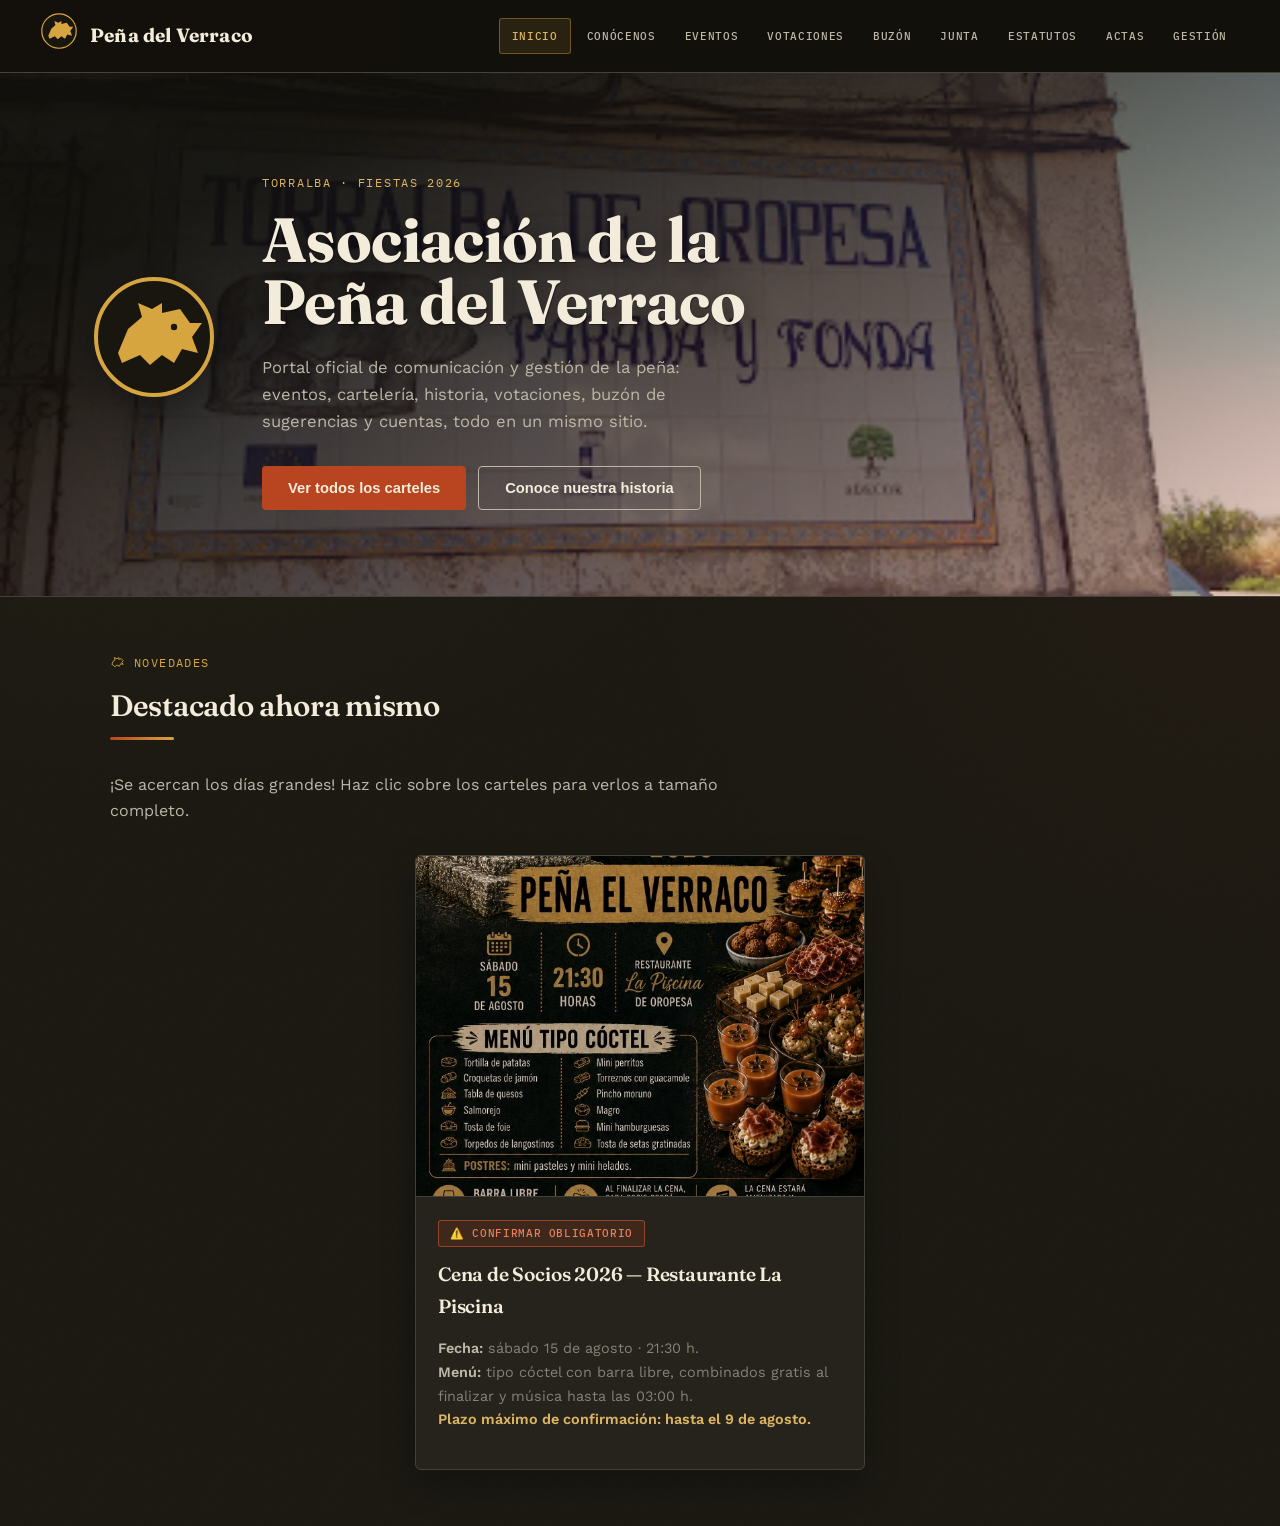
==== commit 2b834265: "Update index.html" ====
--- a/index.html
+++ b/index.html
@@ -7,7 +7,7 @@
     <link rel="icon" href="data:image/svg+xml,%3Csvg xmlns='http://www.w3.org/2000/svg' viewBox='0 0 64 64'%3E%3Ccircle cx='32' cy='32' r='31' fill='%231c1a17' stroke='%23c99a4d' stroke-width='2'/%3E%3Cpath d='M12 40 L17 28 L24 22 L22 15 L29 18 L34 15 L34 20 L43 18 L48 25 L54 25 L49 32 L52 40 L44 38 L40 45 L34 41 L28 46 L23 41 L14 45 Z' fill='%23c99a4d'/%3E%3C/svg%3E">
     <link rel="preconnect" href="https://fonts.googleapis.com">
     <link rel="preconnect" href="https://fonts.gstatic.com" crossorigin>
-    <link href="https://fonts.googleapis.com/css2?family=Fraunces:opsz,wght@9..144,300;9..144,500;9..144,600;9..144,700;9..144,900&family=Playfair+Display:wght@400;600;700;900&family=Merriweather:wght@300;400;700;900&family=Libre+Baskerville:wght@400;700&family=Bitter:wght@400;500;600;700;900&family=Work+Sans:wght@400;500;600&family=Inter:wght@400;500;600&family=Lato:wght@400;700;900&family=Nunito+Sans:wght@400;600;700&family=Source+Sans+3:wght@400;600;700&family=IBM+Plex+Mono:wght@400;500&display=swap" rel="stylesheet">
+    <link href="https://fonts.googleapis.com/css2?family=Fraunces:opsz,wght@9..144,300;9..144,500;9..144,600;9..144,700;9..144,900&family=Playfair+Display:wght@400;600;700;900&family=Merriweather:wght@300;400;700;900&family=Libre+Baskerville:wght@400;700&family=Bitter:wght@400;500;600;700;900&family=Cormorant+Garamond:wght@400;500;600;700&family=DM+Serif+Display:wght@400&family=Crimson+Pro:wght@400;500;600;700&family=Work+Sans:wght@400;500;600&family=Inter:wght@400;500;600&family=Lato:wght@400;700;900&family=Nunito+Sans:wght@400;600;700&family=Source+Sans+3:wght@400;600;700&family=Mulish:wght@400;600;700&family=Karla:wght@400;600;700&family=PT+Sans:wght@400;700&family=IBM+Plex+Mono:wght@400;500&display=swap" rel="stylesheet">
     <link rel="stylesheet" href="styles.css">
 </head>
 <body>
@@ -15,10 +15,12 @@
     <!-- MENÚ SUPERIOR -->
     <nav class="navbar">
         <a href="#" class="navbar-brand" onclick="showSection('inicio')">
-            <svg class="logo-badge" viewBox="0 0 64 64" xmlns="http://www.w3.org/2000/svg">
-                <circle class="ring" cx="32" cy="32" r="29" stroke-width="2"/>
-                <path class="mark" d="M14 40 L19 28 L26 22 L24 15 L31 18 L36 15 L36 20 L45 18 L50 25 L56 25 L51 32 L54 40 L46 38 L42 45 L36 41 L30 46 L25 41 L16 45 Z"/>
-            </svg>
+            <span id="navbar-logo">
+                <svg class="logo-badge" viewBox="0 0 64 64" xmlns="http://www.w3.org/2000/svg">
+                    <circle class="ring" cx="32" cy="32" r="29" stroke-width="2"/>
+                    <path class="mark" d="M14 40 L19 28 L26 22 L24 15 L31 18 L36 15 L36 20 L45 18 L50 25 L56 25 L51 32 L54 40 L46 38 L42 45 L36 41 L30 46 L25 41 L16 45 Z"/>
+                </svg>
+            </span>
             Peña del Verraco
         </a>
         <div class="nav-links">
@@ -37,11 +39,13 @@
     <!-- BIENVENIDA -->
     <div class="hero">
         <div class="hero-inner">
-            <svg class="hero-logo" viewBox="0 0 64 64" xmlns="http://www.w3.org/2000/svg">
-                <circle cx="32" cy="32" r="29" fill="#18160f" stroke="#d6a53f" stroke-width="2"/>
-                <path d="M14 40 L19 28 L26 22 L24 15 L31 18 L36 15 L36 20 L45 18 L50 25 L56 25 L51 32 L54 40 L46 38 L42 45 L36 41 L30 46 L25 41 L16 45 Z" fill="#d6a53f"/>
-                <circle cx="42" cy="27" r="1.6" fill="#18160f"/>
-            </svg>
+            <span id="hero-logo">
+                <svg class="hero-logo" viewBox="0 0 64 64" xmlns="http://www.w3.org/2000/svg">
+                    <circle cx="32" cy="32" r="29" fill="#18160f" stroke="#d6a53f" stroke-width="2"/>
+                    <path d="M14 40 L19 28 L26 22 L24 15 L31 18 L36 15 L36 20 L45 18 L50 25 L56 25 L51 32 L54 40 L46 38 L42 45 L36 41 L30 46 L25 41 L16 45 Z" fill="#d6a53f"/>
+                    <circle cx="42" cy="27" r="1.6" fill="#18160f"/>
+                </svg>
+            </span>
             <div class="hero-text">
                 <span class="hero-eyebrow" id="hero-eyebrow">Torralba · Fiestas 2026</span>
                 <h1 id="hero-titulo">Asociación de la Peña del Verraco</h1>
@@ -343,14 +347,20 @@
             playfair: "'Playfair Display', serif",
             merriweather: "'Merriweather', serif",
             baskerville: "'Libre Baskerville', serif",
-            bitter: "'Bitter', serif"
+            bitter: "'Bitter', serif",
+            cormorant: "'Cormorant Garamond', serif",
+            dmserif: "'DM Serif Display', serif",
+            crimson: "'Crimson Pro', serif"
         };
         const FUENTES_TEXTO = {
             worksans: "'Work Sans', sans-serif",
             inter: "'Inter', sans-serif",
             lato: "'Lato', sans-serif",
             nunito: "'Nunito Sans', sans-serif",
-            sourcesans: "'Source Sans 3', sans-serif"
+            sourcesans: "'Source Sans 3', sans-serif",
+            mulish: "'Mulish', sans-serif",
+            karla: "'Karla', sans-serif",
+            ptsans: "'PT Sans', sans-serif"
         };
         const TAMANOS_TEXTO = { pequeno: '15px', normal: '16px', grande: '18px' };
         const TAMANOS_HERO = {
@@ -454,9 +464,18 @@
             }
         }
 
+        function renderLogo(site) {
+            if (!site || !site.logoImagen) return;
+            const navbarLogo = document.getElementById('navbar-logo');
+            const heroLogo = document.getElementById('hero-logo');
+            if (navbarLogo) navbarLogo.innerHTML = `<img src="${site.logoImagen}" class="logo-badge" alt="Logo">`;
+            if (heroLogo) heroLogo.innerHTML = `<img src="${site.logoImagen}" class="hero-logo" alt="Logo">`;
+        }
+
         function renderHero(site) {
             if (!site) return;
             renderTheme(site);
+            renderLogo(site);
             if (site.eyebrow) document.getElementById('hero-eyebrow').textContent = site.eyebrow;
             if (site.titulo) document.getElementById('hero-titulo').textContent = site.titulo;
             if (site.subtitulo) document.getElementById('hero-subtitulo').textContent = site.subtitulo;
@@ -508,8 +527,10 @@
             if (!data) return;
             if (Array.isArray(data.parrafos)) {
                 const container = document.getElementById('historia-parrafos');
+                const alturaImg = TAMANOS_IMAGEN[data.imagenAltura] || '';
+                const estiloImg = alturaImg ? ` style="width:100%;object-fit:cover;height:${alturaImg};border-radius:6px;margin-bottom:22px;border:1px solid var(--stone-line);"` : `style="width:100%;border-radius:6px;margin-bottom:22px;border:1px solid var(--stone-line);"`;
                 const imagenHTML = data.imagen
-                    ? `<img src="${data.imagen}" alt="Historia de la peña" style="width:100%;border-radius:6px;margin-bottom:22px;border:1px solid var(--stone-line);">`
+                    ? `<img src="${data.imagen}" alt="Historia de la peña"${estiloImg}>`
                     : '';
                 container.innerHTML = imagenHTML + data.parrafos.map(p => `<p>${p.texto}</p>`).join('');
             }
--- a/styles.css
+++ b/styles.css
@@ -0,0 +1,370 @@
+:root {
+            /* --- Sistema de color: granito, oro de siega, rojo de pendón, teja y romero --- */
+            --granite:      #18160f;
+            --granite-mid:  #26221a;
+            --granite-hi:   #302a20;
+            --stone-line:   #473c29;
+            --limestone:    #f3ecdb;
+            --limestone-dim:#cdc3ac;
+            --text-muted:   #9c9077;
+
+            --wheat:        #d6a53f;
+            --wheat-bright: #f0bd54;
+            --clay:         #b8451f;
+            --clay-bright:  #de5a30;
+            --rosemary:     #4f7a63;
+            --rosemary-bright:#6ba184;
+            --dusk:         #4a6f8c;
+            --dusk-bright:  #6e97b8;
+
+            --display: 'Fraunces', serif;
+            --body: 'Work Sans', -apple-system, Helvetica, Arial, sans-serif;
+            --mono: 'IBM Plex Mono', monospace;
+        }
+
+        * { box-sizing: border-box; }
+
+        body {
+            font-family: var(--body);
+            background-color: var(--granite);
+            background-image:
+                radial-gradient(circle at 12% 0%, rgba(214,165,63,0.07), transparent 42%),
+                radial-gradient(circle at 100% 30%, rgba(184,69,31,0.05), transparent 40%),
+                url("data:image/svg+xml,%3Csvg xmlns='http://www.w3.org/2000/svg' width='120' height='120'%3E%3Cfilter id='n'%3E%3CfeTurbulence type='fractalNoise' baseFrequency='0.9' numOctaves='2' stitchTiles='stitch'/%3E%3C/filter%3E%3Crect width='100%25' height='100%25' filter='url(%23n)' opacity='0.035'/%3E%3C/svg%3E");
+            color: var(--limestone);
+            margin: 0;
+            padding: 0;
+            line-height: 1.65;
+        }
+
+        h1, h2, h3 { font-family: var(--display); font-weight: 600; letter-spacing: -0.01em; }
+        a { color: inherit; }
+        ::selection { background: var(--wheat); color: var(--granite); }
+
+        /* --- NAV --- */
+        .navbar {
+            background-color: rgba(18, 16, 11, 0.92);
+            border-bottom: 1px solid var(--stone-line);
+            position: sticky;
+            top: 0;
+            z-index: 1000;
+            backdrop-filter: blur(8px);
+            display: flex;
+            justify-content: space-between;
+            align-items: center;
+            padding: 12px 40px;
+            gap: 16px;
+            flex-wrap: wrap;
+        }
+
+        .navbar-brand {
+            font-family: var(--display);
+            font-weight: 700;
+            font-size: 1.2rem;
+            color: var(--limestone);
+            text-decoration: none;
+            display: flex;
+            align-items: center;
+            gap: 12px;
+            letter-spacing: 0.01em;
+        }
+
+        .navbar-brand .logo-badge { width: 38px; height: 38px; flex-shrink: 0; }
+
+        .nav-links { display: flex; gap: 3px; flex-wrap: wrap; }
+
+        .nav-links a {
+            color: var(--limestone-dim);
+            text-decoration: none;
+            font-family: var(--mono);
+            font-weight: 500;
+            font-size: 0.7rem;
+            letter-spacing: 0.06em;
+            text-transform: uppercase;
+            padding: 8px 12px;
+            border-radius: 3px;
+            transition: all 0.25s ease;
+            border: 1px solid transparent;
+            white-space: nowrap;
+        }
+
+        .nav-links a:hover { color: var(--limestone); border-color: var(--stone-line); }
+
+        .nav-links a.active {
+            background-color: rgba(214,165,63,0.12);
+            color: var(--wheat-bright);
+            border-color: rgba(214,165,63,0.4);
+        }
+
+        /* --- LOGO BADGE (reutilizable) --- */
+        .logo-badge circle.ring { fill: var(--granite); stroke: var(--wheat); }
+        .logo-badge path.mark { fill: var(--wheat); }
+        .logo-badge text { fill: var(--limestone-dim); font-family: var(--mono); }
+
+        /* --- HERO --- */
+        .hero {
+            position: relative;
+            background:
+                linear-gradient(155deg, rgba(18,16,11,0.94) 20%, rgba(184,69,31,0.24) 100%),
+                var(--hero-image, url('cena-socios.jpg'));
+            background-size: cover;
+            background-position: center var(--hero-pos-y, 20%);
+            padding: var(--hero-padding, 100px 20px 86px);
+            border-bottom: 1px solid var(--stone-line);
+            overflow: hidden;
+        }
+
+        .hero-inner {
+            max-width: 1100px;
+            margin: 0 auto;
+            position: relative;
+            z-index: 2;
+            display: flex;
+            align-items: center;
+            gap: 44px;
+        }
+
+        .hero-logo { width: 128px; height: 128px; flex-shrink: 0; filter: drop-shadow(0 10px 24px rgba(0,0,0,0.5)); }
+
+        .hero-text { flex: 1; min-width: 260px; }
+
+        .hero-eyebrow {
+            font-family: var(--mono);
+            font-size: 0.76rem;
+            letter-spacing: 0.14em;
+            text-transform: uppercase;
+            color: var(--wheat-bright);
+            display: block;
+            margin-bottom: 16px;
+        }
+
+        .hero h1 {
+            font-size: clamp(2.2rem, 5.4vw, 3.9rem);
+            margin: 0;
+            color: var(--limestone);
+            font-weight: 700;
+            line-height: 1.0;
+            max-width: 14ch;
+            text-shadow: 0.5px 0.5px 0 rgba(0,0,0,0.4), 0 6px 26px rgba(0,0,0,0.55);
+        }
+
+        .hero p {
+            font-size: 1.04rem;
+            color: var(--limestone-dim);
+            margin: 20px 0 30px 0;
+            max-width: 48ch;
+        }
+
+        .hero-ctas { display: flex; gap: 12px; flex-wrap: wrap; }
+
+        .container { max-width: 1100px; margin: 56px auto; padding: 0 20px; }
+
+        .section { display: none; animation: fadeInUp 0.45s ease-in-out; }
+        .section.active { display: block; }
+
+        .section-title { font-size: 1.85rem; margin: 0 0 6px 0; color: var(--limestone); }
+
+        .section-eyebrow {
+            display: flex; align-items: center; gap: 9px;
+            font-family: var(--mono); font-size: 0.72rem; letter-spacing: 0.12em;
+            text-transform: uppercase; margin-bottom: 10px;
+        }
+        .section-eyebrow svg { width: 15px; height: 15px; }
+        .section-eyebrow.c-wheat { color: var(--wheat); }
+        .section-eyebrow.c-clay { color: var(--clay-bright); }
+        .section-eyebrow.c-rosemary { color: var(--rosemary-bright); }
+        .section-eyebrow.c-dusk { color: var(--dusk-bright); }
+
+        .section-rule { width: 64px; height: 3px; border: none; border-radius: 2px; margin: 0 0 32px 0; }
+        .section-rule.wheat { background: linear-gradient(90deg, var(--clay), var(--wheat)); }
+        .section-rule.rosemary { background: linear-gradient(90deg, var(--dusk), var(--rosemary-bright)); }
+        .section-rule.dusk { background: linear-gradient(90deg, var(--rosemary), var(--dusk-bright)); }
+
+        .section-intro { color: var(--limestone-dim); max-width: 64ch; margin: 0 0 30px 0; }
+
+        /* --- TARJETAS --- */
+        .grid-cards { display: grid; grid-template-columns: repeat(auto-fit, minmax(300px, 1fr)); gap: 26px; }
+
+        .custom-card {
+            background-color: var(--granite-mid);
+            border-radius: 6px;
+            overflow: hidden;
+            box-shadow: 0 14px 34px rgba(0,0,0,0.28);
+            transition: transform 0.3s ease, box-shadow 0.3s ease, border-color 0.3s ease;
+            border: 1px solid var(--stone-line);
+            display: flex;
+            flex-direction: column;
+        }
+
+        .custom-card:hover { transform: translateY(-4px); box-shadow: 0 20px 40px rgba(0,0,0,0.4); border-color: rgba(214,165,63,0.4); }
+
+        .card-img-wrap { display: block; overflow: hidden; border-bottom: 1px solid var(--stone-line); }
+
+        .card-img {
+            width: 100%; height: 340px; object-fit: cover; cursor: pointer; display: block;
+            filter: saturate(0.9) contrast(1.02);
+            transition: transform 0.5s ease, filter 0.5s ease;
+        }
+
+        .custom-card:hover .card-img { transform: scale(1.045); filter: saturate(1.1) contrast(1.05); }
+
+        .card-body { padding: 22px; flex-grow: 1; }
+
+        .card-tag {
+            padding: 4px 11px; border-radius: 3px; font-family: var(--mono); font-size: 0.68rem;
+            text-transform: uppercase; letter-spacing: 0.06em; font-weight: 500;
+            display: inline-block; margin-bottom: 12px; border: 1px solid;
+        }
+        .card-tag.gold    { background: rgba(214,165,63,0.14); border-color: rgba(214,165,63,0.45); color: var(--wheat-bright); }
+        .card-tag.urgent  { background: rgba(184,69,31,0.16);  border-color: rgba(222,90,48,0.55);  color: #e88060; }
+        .card-tag.green   { background: rgba(79,122,99,0.18);  border-color: rgba(107,161,132,0.5); color: var(--rosemary-bright); }
+        .card-tag.blue    { background: rgba(74,111,140,0.2);  border-color: rgba(110,151,184,0.55); color: var(--dusk-bright); }
+
+        .card-title { font-size: 1.2rem; margin: 0 0 10px 0; color: var(--limestone); font-weight: 600; }
+        .card-meta { color: var(--text-muted); font-size: 0.9rem; }
+        .card-meta strong { color: var(--limestone-dim); font-weight: 600; }
+
+        /* --- HISTORIA / CONÓCENOS --- */
+        .historia-layout { display: grid; grid-template-columns: 1.1fr 0.9fr; gap: 34px; align-items: start; }
+        @media (max-width: 820px) { .historia-layout { grid-template-columns: 1fr; } }
+
+        .historia-text p { color: var(--limestone-dim); }
+        .historia-text strong { color: var(--limestone); }
+
+        .timeline { border-left: 2px solid var(--stone-line); padding-left: 22px; display: flex; flex-direction: column; gap: 22px; }
+        .timeline-item { position: relative; }
+        .timeline-item::before {
+            content: ''; position: absolute; left: -27px; top: 4px; width: 10px; height: 10px;
+            border-radius: 50%; background: var(--wheat); border: 2px solid var(--granite);
+        }
+        .timeline-year { font-family: var(--mono); font-size: 0.75rem; color: var(--wheat-bright); letter-spacing: 0.06em; }
+        .timeline-item p { margin: 4px 0 0 0; color: var(--limestone-dim); font-size: 0.92rem; }
+
+        .draft-note {
+            font-family: var(--mono); font-size: 0.72rem; color: var(--text-muted);
+            border: 1px dashed var(--stone-line); border-radius: 5px; padding: 10px 14px; margin-top: 26px;
+        }
+
+        /* --- VOTACIONES / BUZÓN (embebidos) --- */
+        .embed-card {
+            background: var(--granite-mid); border: 1px solid var(--stone-line); border-radius: 8px;
+            padding: 26px; max-width: 720px;
+        }
+        .embed-frame-wrap {
+            border-radius: 6px; overflow: hidden; border: 1px solid var(--stone-line);
+            background: var(--limestone); min-height: 480px;
+        }
+        .embed-frame-wrap iframe { display: block; width: 100%; height: 480px; border: none; }
+        .anon-pill {
+            display: inline-flex; align-items: center; gap: 6px; font-family: var(--mono); font-size: 0.7rem;
+            color: var(--rosemary-bright); background: rgba(79,122,99,0.16); border: 1px solid rgba(107,161,132,0.45);
+            padding: 5px 12px; border-radius: 20px; margin-bottom: 16px; letter-spacing: 0.04em; text-transform: uppercase;
+        }
+
+        /* --- JUNTA DIRECTIVA --- */
+        .grid-junta { display: grid; grid-template-columns: repeat(auto-fit, minmax(180px, 1fr)); gap: 20px; }
+
+        .junta-member {
+            background-color: var(--granite-mid); border-radius: 6px; padding: 30px 15px 24px; text-align: center;
+            border: 1px solid var(--stone-line); border-top: 3px solid var(--wheat);
+            transition: border-color 0.25s ease, transform 0.25s ease;
+        }
+        .junta-member:hover { transform: translateY(-3px); border-top-color: var(--clay-bright); }
+
+        .member-avatar {
+            font-size: 1.7rem; background: var(--granite);
+            width: var(--avatar-size, 62px); height: var(--avatar-size, 62px); line-height: var(--avatar-size, 62px);
+            margin: 0 auto 16px auto; border: 1px solid var(--stone-line);
+            clip-path: polygon(50% 0%, 100% 25%, 100% 75%, 50% 100%, 0% 75%, 0% 25%);
+        }
+        .junta-member h3 { font-size: 1.02rem; margin: 0 0 4px 0; color: var(--limestone); }
+        .junta-member p { margin: 0; font-family: var(--mono); font-size: 0.72rem; letter-spacing: 0.05em; text-transform: uppercase; color: var(--wheat); }
+
+        /* --- CONTROL INTERNO --- */
+        .admin-nav { display: flex; gap: 8px; margin-bottom: 28px; border-bottom: 1px solid var(--stone-line); padding-bottom: 12px; flex-wrap: wrap; }
+
+        .admin-tab-btn {
+            background: transparent; color: var(--text-muted); border: 1px solid var(--stone-line);
+            padding: 10px 18px; border-radius: 4px; cursor: pointer; font-family: var(--mono);
+            font-size: 0.78rem; letter-spacing: 0.03em; transition: all 0.2s ease;
+        }
+        .admin-tab-btn.active { background: rgba(214,165,63,0.12); color: var(--wheat-bright); border-color: rgba(214,165,63,0.5); }
+
+        .admin-panel { display: none; }
+        .admin-panel.active { display: block; animation: fadeInUp 0.35s ease; }
+
+        .grid-management-links { display: grid; grid-template-columns: repeat(auto-fit, minmax(280px, 1fr)); gap: 20px; }
+
+        .folder-link-box {
+            background: var(--granite-hi); border: 1px dashed var(--stone-line); padding: 32px 20px;
+            text-align: center; border-radius: 6px; text-decoration: none; color: inherit; display: block; transition: 0.25s ease;
+        }
+        .folder-link-box:hover { border-color: var(--wheat); background: #3a3122; transform: translateY(-2px); }
+        .folder-link-box span { font-size: 2.4rem; }
+
+        .vote-card { background: var(--granite-hi); border-left: 3px solid var(--dusk-bright); padding: 20px; border-radius: 5px; margin-bottom: 15px; }
+
+        .economic-row {
+            background: var(--granite-hi); border: 1px solid var(--stone-line); padding: 16px 20px; border-radius: 5px;
+            margin-bottom: 10px; display: flex; justify-content: space-between; align-items: center; flex-wrap: wrap; gap: 10px;
+        }
+
+        .year-divider {
+            font-family: var(--mono); font-size: 0.85rem; letter-spacing: 0.08em; text-transform: uppercase;
+            color: var(--wheat); border-bottom: 1px dashed var(--stone-line); padding-bottom: 8px; margin: 30px 0 16px 0;
+        }
+
+        .btn-custom {
+            background-color: var(--clay); color: var(--limestone); border: none; padding: 13px 26px; border-radius: 4px;
+            cursor: pointer; font-weight: 600; font-size: 0.92rem; transition: background 0.2s ease, transform 0.2s ease;
+            text-decoration: none; display: inline-block;
+        }
+        .btn-custom:hover { background-color: var(--clay-bright); transform: translateY(-1px); }
+        .btn-custom.ghost {
+            background: transparent; border: 1px solid var(--limestone-dim); color: var(--limestone);
+        }
+        .btn-custom.ghost:hover { background: rgba(243,236,219,0.08); }
+
+        .btn-custom:focus-visible, a:focus-visible, button:focus-visible, input:focus-visible {
+            outline: 2px solid var(--wheat-bright); outline-offset: 2px;
+        }
+
+        .input-custom {
+            padding: 12px 14px; border-radius: 4px; border: 1px solid var(--stone-line); background: var(--granite);
+            color: var(--limestone); width: 100%; max-width: 300px; box-sizing: border-box; margin-bottom: 16px; font-family: var(--body);
+        }
+
+        .pass-field-wrap {
+            position: relative; display: inline-block; width: 100%; max-width: 300px;
+        }
+        .pass-field-wrap .input-custom { max-width: 100%; padding-right: 44px; margin-bottom: 16px; }
+        .pass-toggle {
+            position: absolute; right: 8px; top: 0; bottom: 16px; margin: auto 0;
+            height: 28px; width: 28px; display: flex; align-items: center; justify-content: center;
+            background: transparent; border: none; cursor: pointer; color: var(--text-muted);
+            padding: 0; transition: color 0.2s ease;
+        }
+        .pass-toggle:hover { color: var(--wheat-bright); }
+
+        .security-note {
+            font-family: var(--mono); font-size: 0.72rem; color: var(--text-muted); margin-top: 18px;
+            border-top: 1px dashed var(--stone-line); padding-top: 14px;
+        }
+
+        @keyframes fadeInUp { from { opacity: 0; transform: translateY(12px); } to { opacity: 1; transform: translateY(0); } }
+
+        @media (prefers-reduced-motion: reduce) {
+            .section, .admin-panel { animation: none; }
+            .custom-card, .junta-member, .card-img { transition: none; }
+        }
+
+        @media (max-width: 768px) {
+            .navbar { flex-direction: column; gap: 14px; padding: 16px; }
+            .nav-links { justify-content: center; }
+            .admin-nav { flex-direction: column; }
+            .economic-row { flex-direction: column; text-align: center; }
+            .hero { padding: 70px 20px 54px; }
+            .hero-inner { flex-direction: column; text-align: center; gap: 24px; }
+            .hero p { margin-left: auto; margin-right: auto; }
+            .hero-logo { width: 96px; height: 96px; }
+        }
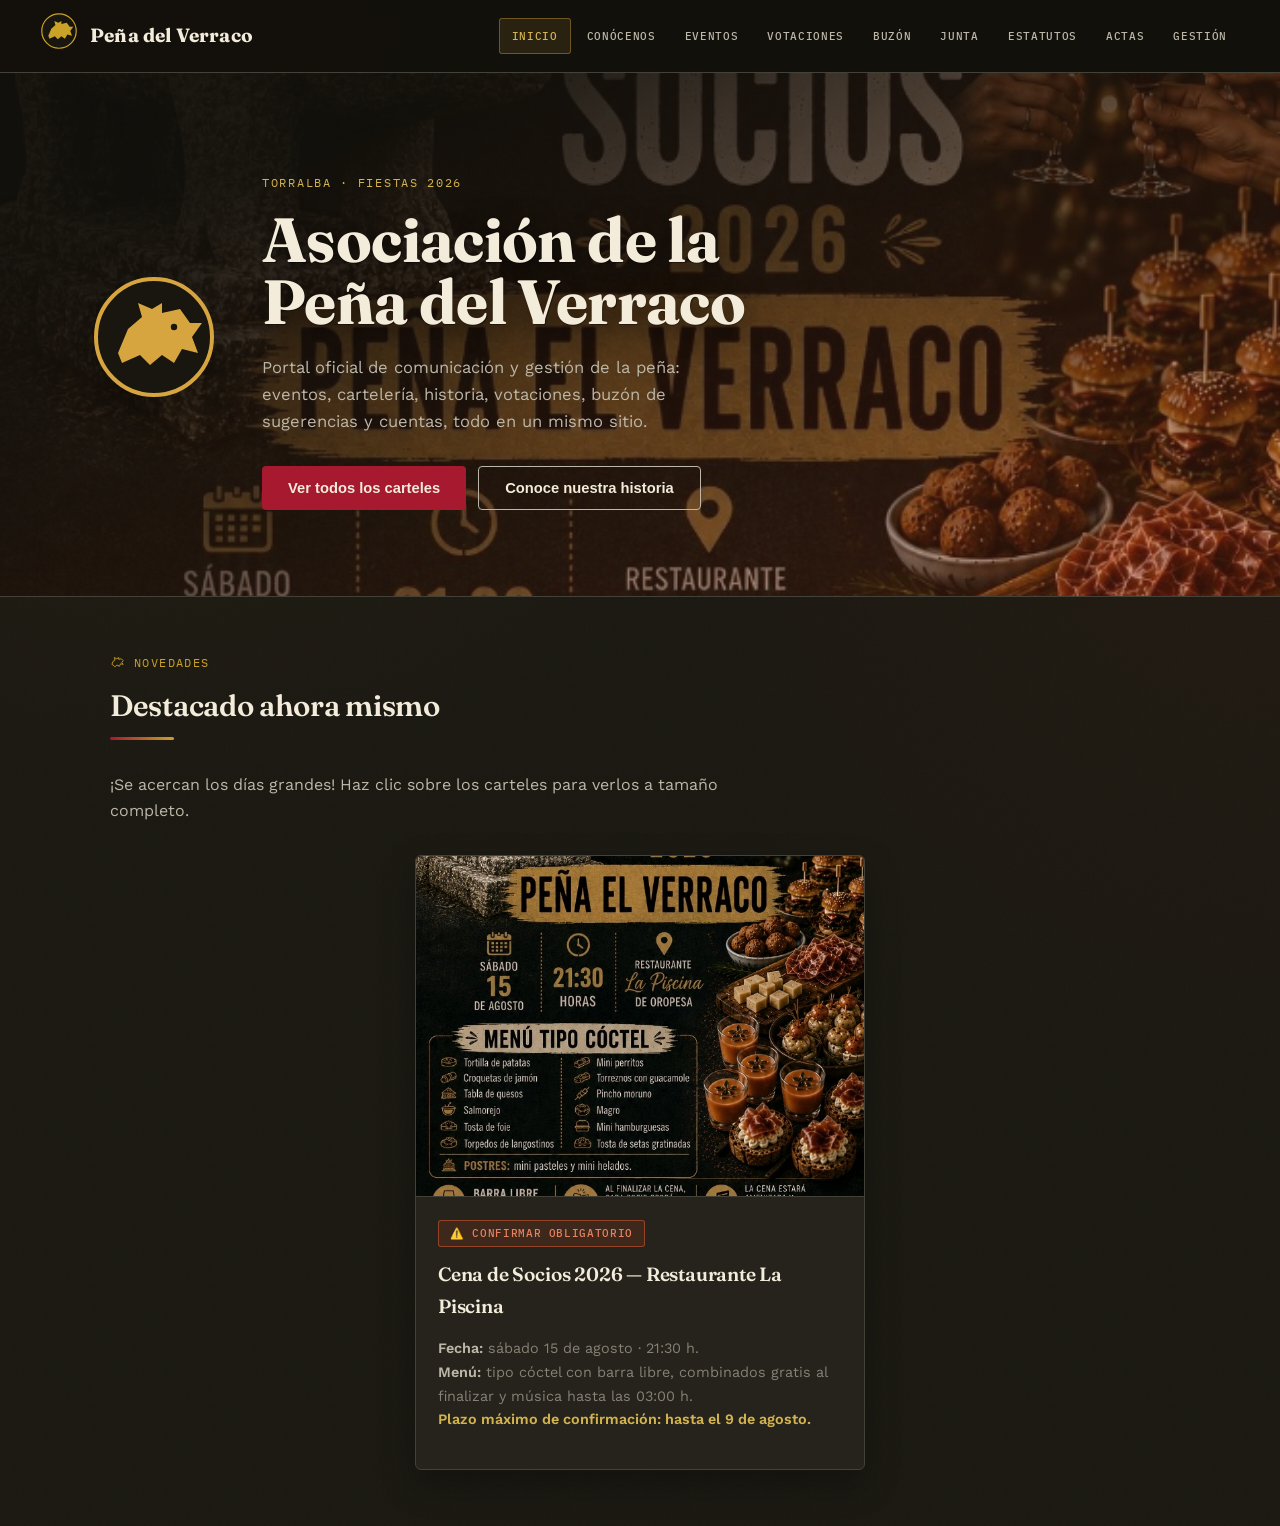
==== commit 57c0e5a6: "Update index.html" ====
--- a/index.html
+++ b/index.html
@@ -394,6 +394,15 @@
         function lighten(hex, amount) {
             return mixColors(hex, '#ffffff', amount);
         }
+        function luminancia(hex) {
+            const rgb = hexToRgb(hex);
+            if (!rgb) return 0.5;
+            const chan = v => {
+                const c = v / 255;
+                return c <= 0.03928 ? c / 12.92 : Math.pow((c + 0.055) / 1.055, 2.4);
+            };
+            return 0.2126 * chan(rgb.r) + 0.7152 * chan(rgb.g) + 0.0722 * chan(rgb.b);
+        }
 
         function renderTheme(site) {
             if (!site) return;
@@ -419,6 +428,7 @@
             if (site.colorSecundario) {
                 root.setProperty('--clay', site.colorSecundario);
                 root.setProperty('--clay-bright', lighten(site.colorSecundario, 0.18));
+                root.setProperty('--clay-text', luminancia(site.colorSecundario) > 0.5 ? '#18160f' : '#f3ecdb');
             }
             if (site.colorTerciario) {
                 root.setProperty('--rosemary', site.colorTerciario);
--- a/styles.css
+++ b/styles.css
@@ -69,7 +69,7 @@
             letter-spacing: 0.01em;
         }
 
-        .navbar-brand .logo-badge { width: 38px; height: 38px; flex-shrink: 0; }
+        .navbar-brand .logo-badge { width: 38px; height: 38px; flex-shrink: 0; object-fit: contain; border-radius: 50%; }
 
         .nav-links { display: flex; gap: 3px; flex-wrap: wrap; }
 
@@ -124,7 +124,7 @@
             gap: 44px;
         }
 
-        .hero-logo { width: 128px; height: 128px; flex-shrink: 0; filter: drop-shadow(0 10px 24px rgba(0,0,0,0.5)); }
+        .hero-logo { width: 128px; height: 128px; flex-shrink: 0; filter: drop-shadow(0 10px 24px rgba(0,0,0,0.5)); object-fit: contain; border-radius: 50%; }
 
         .hero-text { flex: 1; min-width: 260px; }
 
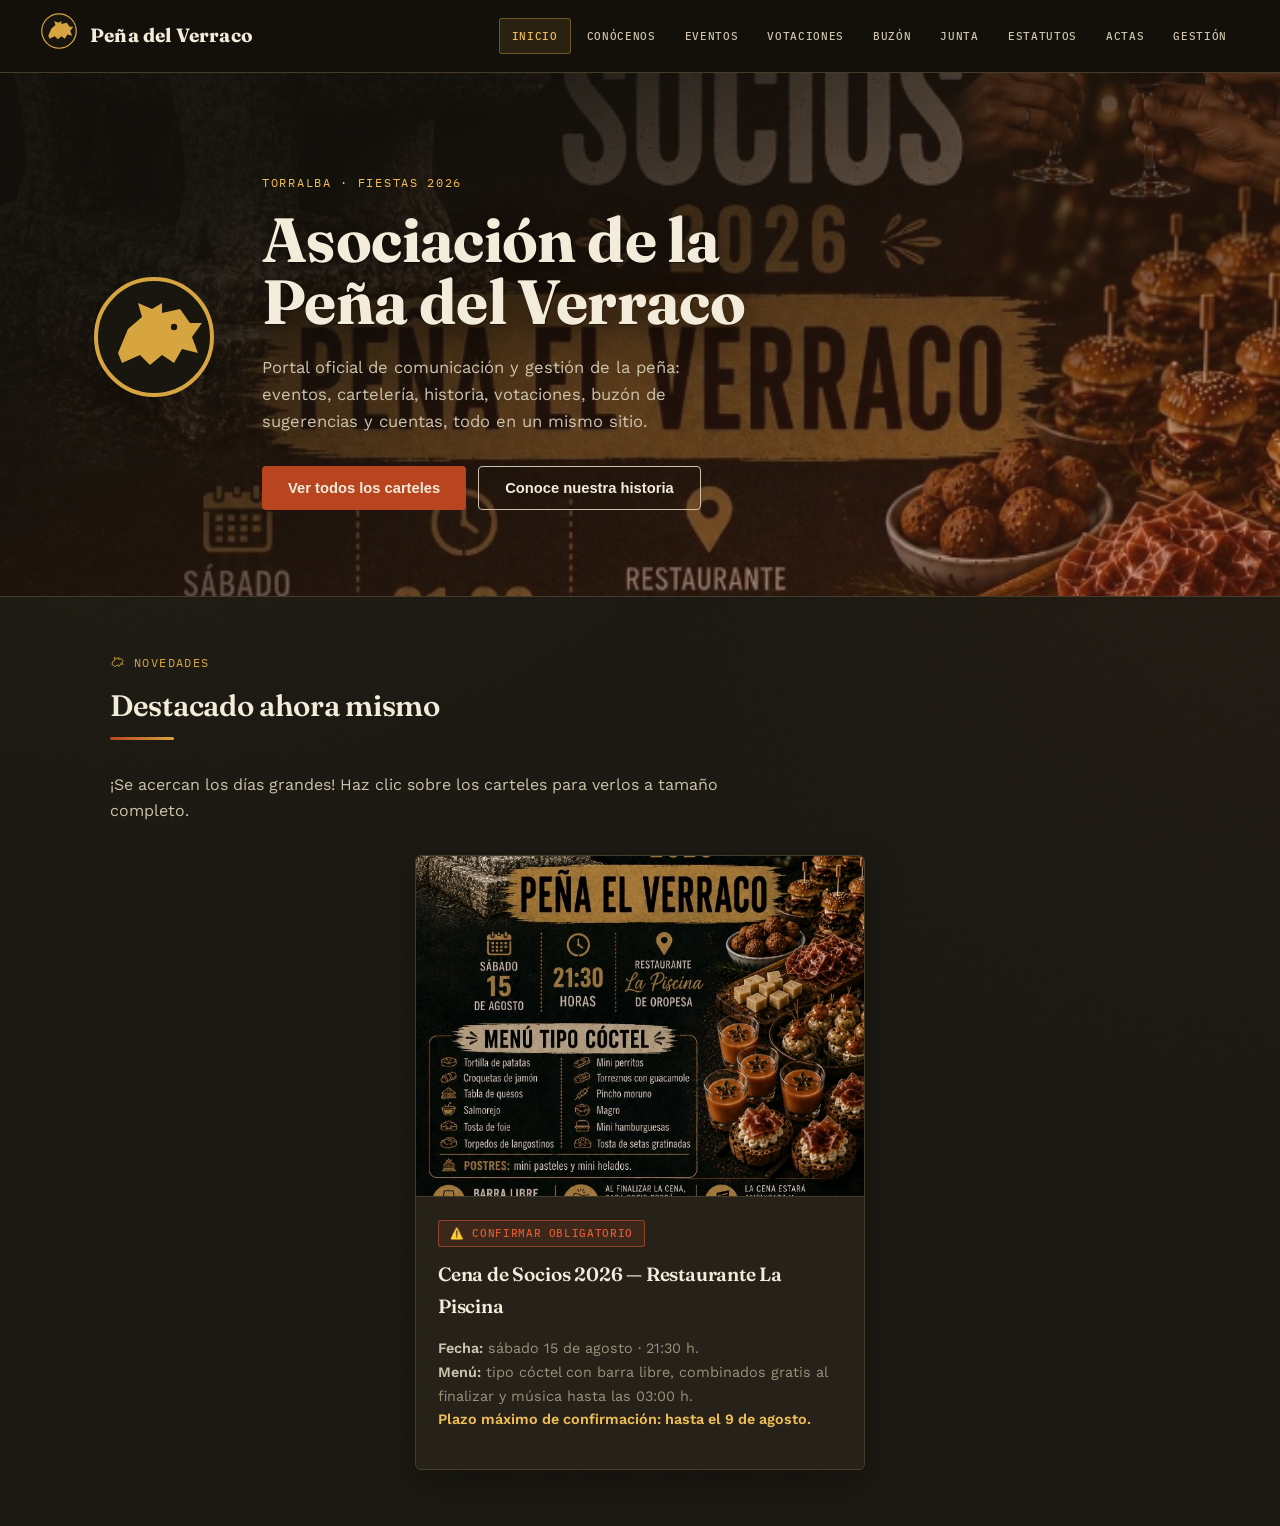
==== commit ccdb9a6f: "index.html" ====
--- a/index.html
+++ b/index.html
@@ -106,7 +106,7 @@
                 <div class="timeline" id="historia-timeline">
                     <div class="timeline-item">
                         <div class="timeline-year">Fundación</div>
-                        <p>Un grupo de socios fundadores pone en marcha la peña. <em>(Sustituye por el año real.)</em></p>
+                        <p>Un grupo de socios fundadores pone en marcha la peña.</p>
                     </div>
                     <div class="timeline-item">
                         <div class="timeline-year">Primeros años</div>
@@ -184,14 +184,9 @@
             <div class="embed-card">
                 <span class="anon-pill">🔒 Voto 100% anónimo</span>
                 <div class="embed-frame-wrap">
-                    <!--
-                        PASO A COMPLETAR: crea un Google Form ("Formularios de Google") con tu pregunta
-                        y NO actives "Recopilar direcciones de correo electrónico". Luego pega aquí
-                        el enlace de inserción (Enviar → símbolo "<>" → copiar el src del iframe).
-                    -->
                     <iframe id="iframe-votaciones" src="https://docs.google.com/forms/d/e/PON-AQUI-TU-FORMULARIO/viewform?embedded=true" title="Votación de la peña">Cargando votación…</iframe>
                 </div>
-                <p class="draft-note" style="margin-top:16px;">📝 Sustituye el enlace del recuadro de arriba por tu propio Google Form. Es gratis, tarda 5 minutos en crearse y, si no pides el email, el voto queda completamente anónimo.</p>
+                <p class="draft-note" style="margin-top:16px;">📝 Sustituye el enlace del recuadro de arriba por tu propio Google Form.</p>
             </div>
         </div>
 
@@ -208,14 +203,9 @@
             <div class="embed-card">
                 <span class="anon-pill">🔒 Envío anónimo</span>
                 <div class="embed-frame-wrap">
-                    <!--
-                        PASO A COMPLETAR: mismo procedimiento que en Votaciones — crea un Google Form
-                        de tipo "sugerencia libre" (una pregunta de texto largo) sin pedir email, y pega
-                        aquí el enlace de inserción.
-                    -->
                     <iframe id="iframe-buzon" src="https://docs.google.com/forms/d/e/PON-AQUI-TU-FORMULARIO-SUGERENCIAS/viewform?embedded=true" title="Buzón de sugerencias">Cargando buzón…</iframe>
                 </div>
-                <p class="draft-note" style="margin-top:16px;">📝 Igual que en Votaciones: crea el Google Form de sugerencias y sustituye este enlace por el tuyo.</p>
+                <p class="draft-note" style="margin-top:16px;">📝 Crea el Google Form de sugerencias y sustituye este enlace por el tuyo.</p>
             </div>
         </div>
 
@@ -265,335 +255,147 @@
             </div></div>
         </div>
 
-        <!-- ACCESO PRIVADO DIRECTIVA -->
+        <!-- ACCESO PRIVADO DIRECTIVA (REDISEÑADO Y PROFESIONAL) -->
         <div id="gestion" class="section">
             <div class="section-eyebrow c-clay">
-                <svg viewBox="0 0 24 24" fill="none" xmlns="http://www.w3.org/2000/svg"><path d="M3 15 L5 10 L8 8 L7 4 L11 6 L14 4 L14 7 L18 6 L21 9 L19 12 L21 15 L17 14 L15 18 L11 16 L8 19 L5 16 Z" stroke="currentColor" stroke-width="1.4"/></svg>
-                Solo directiva
-            </div>
-            <h2 class="section-title">Escritorio de gestión interna</h2>
-            <hr class="section-rule wheat">
-
-            <div id="login-form" class="custom-card" style="max-width: 440px; margin: 0 auto;">
-                <div class="card-body" style="text-align: center;">
-                    <p class="card-meta">Introduce la clave de acceso de la junta directiva:</p>
-                    <div class="pass-field-wrap">
-                        <input type="password" id="pass" class="input-custom" placeholder="Contraseña...">
-                        <button type="button" class="pass-toggle" id="pass-toggle" onclick="togglePass()" aria-label="Mostrar contraseña">
-                            <svg id="eye-icon" viewBox="0 0 24 24" width="20" height="20" fill="none" xmlns="http://www.w3.org/2000/svg">
-                                <path d="M1.5 12S5 5 12 5s10.5 7 10.5 7-3.5 7-10.5 7S1.5 12 1.5 12Z" stroke="currentColor" stroke-width="1.6" stroke-linecap="round" stroke-linejoin="round"/>
-                                <circle cx="12" cy="12" r="3" stroke="currentColor" stroke-width="1.6"/>
-                            </svg>
+                <svg viewBox="0 0 24 24" fill="none" xmlns="http://www.w3.org/2000/svg"><path d="M12 1L3 5v6c0 5.55 3.84 10.74 9 12 5.16-1.26 9-6.45 9-12V5l-9-4zm0 6c1.4 0 2.5 1.1 2.5 2.5 0 .9-.5 1.7-1.2 2.1l1.2 3.4h-5l1.2-3.4c-.7-.4-1.2-1.2-1.2-2.1C9.5 8.1 10.6 7 12 7z" fill="currentColor"/></svg>
+                Zona Privada Directiva
+            </div>
+            <h2 class="section-title">Panel de Control Ejecutivo</h2>
+            <hr class="section-rule wheat">
+
+            <!-- Formulario de Acceso Profesional -->
+            <div id="login-form" class="custom-card" style="max-width: 460px; margin: 30px auto; border: 1px solid rgba(214, 165, 63, 0.3); background: rgba(24, 22, 15, 0.85); backdrop-filter: blur(10px); box-shadow: 0 15px 35px rgba(0,0,0,0.5);">
+                <div class="card-body" style="text-align: center; padding: 35px 25px;">
+                    <div style="width: 60px; height: 60px; margin: 0 auto 15px auto; background: rgba(214, 165, 63, 0.1); border-radius: 50%; display: flex; align-items: center; justify-content: center; border: 1px solid var(--wheat);">
+                        <svg width="28" height="28" viewBox="0 0 24 24" fill="none" stroke="var(--wheat-bright)" stroke-width="2"><rect x="3" y="11" width="18" height="11" rx="2" ry="2"></rect><path d="M7 11V7a5 5 0 0 1 10 0v4"></path></svg>
+                    </div>
+                    <h3 style="margin: 0 0 8px 0; color: #ffffff; font-size: 1.3rem;">Acceso Restringido</h3>
+                    <p class="card-meta" style="margin-bottom: 25px;">Introduce la clave maestra de la junta directiva para acceder a los recursos:</p>
+                    
+                    <div class="pass-field-wrap" style="position: relative; max-width: 320px; margin: 0 auto 15px auto;">
+                        <input type="password" id="pass" class="input-custom" placeholder="Clave de seguridad..." style="width: 100%; padding: 12px 42px 12px 15px; border-radius: 6px; border: 1px solid #3d352e; background: #12100a; color: #fff; font-size: 0.95rem; box-sizing: border-box;">
+                        <button type="button" class="pass-toggle" id="pass-toggle" onclick="togglePass()" aria-label="Mostrar contraseña" style="position: absolute; right: 10px; top: 50%; transform: translateY(-50%); background: none; border: none; color: #a59e95; cursor: pointer;">
+                            <svg id="eye-icon" viewBox="0 0 24 24" width="20" height="20" fill="none" stroke="currentColor" stroke-width="2"><path d="M1 12s4-8 11-8 11 8 11 8-4 8-11 8-11-8-11-8z"></path><circle cx="12" cy="12" r="3"></circle></svg>
                         </button>
                     </div>
-                    <br>
-                    <button class="btn-custom" onclick="checkPass()">Acceder al panel</button>
-                    <p id="error-msg" style="color: var(--clay-bright); display: none; margin-top: 15px; font-weight: 600;">⚠️ Clave incorrecta</p>
-                    <p class="security-note">Pendiente: sustituir este acceso por un login real (fase 2 del proyecto).</p>
-                </div>
-            </div>
-
+                    
+                    <button class="btn-custom" onclick="checkPass()" style="width: 100%; max-width: 320px; padding: 12px; font-weight: 600; letter-spacing: 0.5px; border-radius: 6px;">Entrar al Dashboard</button>
+                    <p id="error-msg" style="color: #e63946; display: none; margin-top: 15px; font-weight: 600; font-size: 0.88rem;">⚠️ Clave de acceso incorrecta</p>
+                </div>
+            </div>
+
+            <!-- DASHBOARD COMPLETO Y MEJORADO -->
             <div id="admin-content" style="display: none;">
-                <div class="admin-nav">
-                    <button class="admin-tab-btn active" id="btn-tab-links" onclick="showAdminTab('tab-links')">⚙️ Enlaces de trabajo</button>
-                    <button class="admin-tab-btn" id="btn-tab-votaciones" onclick="showAdminTab('tab-votaciones')">📋 Control de votaciones</button>
-                    <button class="admin-tab-btn" id="btn-tab-cuentas" onclick="showAdminTab('tab-cuentas')">📊 Panel económico</button>
-                </div>
-
+                
+                <!-- KPI Bar (Métricas Rápidas) -->
+                <div style="display: grid; grid-template-columns: repeat(auto-fit, minmax(200px, 1fr)); gap: 15px; margin-bottom: 30px;">
+                    <div style="background: rgba(45, 40, 36, 0.7); border: 1px solid #3d352e; border-radius: 8px; padding: 18px; text-align: center;">
+                        <span style="font-size: 0.75rem; color: #a59e95; text-transform: uppercase; font-weight: 600;">Socios Registrados</span>
+                        <div style="font-size: 1.8rem; font-weight: 700; color: var(--wheat-bright); margin-top: 5px;">Rocío (Gestión)</div>
+                    </div>
+                    <div style="background: rgba(45, 40, 36, 0.7); border: 1px solid #3d352e; border-radius: 8px; padding: 18px; text-align: center;">
+                        <span style="font-size: 0.75rem; color: #a59e95; text-transform: uppercase; font-weight: 600;">Estado de Cuentas</span>
+                        <div style="font-size: 1.8rem; font-weight: 700; color: #2a9d8f; margin-top: 5px;">Auditoría 2026</div>
+                    </div>
+                    <div style="background: rgba(45, 40, 36, 0.7); border: 1px solid #3d352e; border-radius: 8px; padding: 18px; text-align: center;">
+                        <span style="font-size: 0.75rem; color: #a59e95; text-transform: uppercase; font-weight: 600;">Votaciones Activas</span>
+                        <div style="font-size: 1.8rem; font-weight: 700; color: #4a90e2; margin-top: 5px;">1 Abierta</div>
+                    </div>
+                </div>
+
+                <!-- Botones de Pestañas con Diseño Ejecutivo -->
+                <div class="admin-nav" style="display: flex; gap: 12px; margin-bottom: 25px; border-bottom: 2px solid #3d352e; padding-bottom: 12px; flex-wrap: wrap;">
+                    <button class="admin-tab-btn active" id="btn-tab-links" onclick="showAdminTab('tab-links')" style="display: flex; align-items: center; gap: 8px; padding: 12px 22px; border-radius: 6px; background: #282320; color: #a59e95; border: 1px solid #3d352e; cursor: pointer; font-weight: 600; transition: all 0.25s ease;">
+                        <svg width="18" height="18" viewBox="0 0 24 24" fill="none" stroke="currentColor" stroke-width="2"><path d="M10 13a5 5 0 0 0 7.54.54l3-3a5 5 0 0 0-7.07-7.07l-1.72 1.71"></path><path d="M14 11a5 5 0 0 0-7.54-.54l-3 3a5 5 0 0 0 7.07 7.07l1.71-1.71"></path></svg>
+                        Bases de Datos y Trabajo
+                    </button>
+                    <button class="admin-tab-btn" id="btn-tab-votaciones" onclick="showAdminTab('tab-votaciones')" style="display: flex; align-items: center; gap: 8px; padding: 12px 22px; border-radius: 6px; background: #282320; color: #a59e95; border: 1px solid #3d352e; cursor: pointer; font-weight: 600; transition: all 0.25s ease;">
+                        <svg width="18" height="18" viewBox="0 0 24 24" fill="none" stroke="currentColor" stroke-width="2"><path d="M18 6L7 17l-5-5"></path><path d="M22 10l-7.5 7.5L13 16"></path></svg>
+                        Control de Votaciones
+                    </button>
+                    <button class="admin-tab-btn" id="btn-tab-cuentas" onclick="showAdminTab('tab-cuentas')" style="display: flex; align-items: center; gap: 8px; padding: 12px 22px; border-radius: 6px; background: #282320; color: #a59e95; border: 1px solid #3d352e; cursor: pointer; font-weight: 600; transition: all 0.25s ease;">
+                        <svg width="18" height="18" viewBox="0 0 24 24" fill="none" stroke="currentColor" stroke-width="2"><line x1="12" y1="1" x2="12" y2="23"></line><path d="M17 5H9.5a3.5 3.5 0 0 0 0 7h5a3.5 3.5 0 0 1 0 7H6"></path></svg>
+                        Panel Económico
+                    </button>
+                </div>
+
+                <!-- Sub-Panel 1: Enlaces Externos con Tarjetas Visuales -->
                 <div id="tab-links" class="admin-panel active">
-                    <div class="grid-management-links">
-                        <a href="https://docs.google.com/spreadsheets/d/1aNNenQc3E_5HzvcqqcxxyveMbG2mJzGl/edit?rtpof=true&gid=540429647#gid=540429647" target="_blank" class="folder-link-box">
-                            <span>👥</span>
-                            <h3 style="color: var(--wheat-bright); margin: 10px 0 5px 0;">Libro Maestro de Socios</h3>
-                            <p class="card-meta" style="margin: 0;">Gestiona las altas, bajas y pagos con Rocío.</p>
-                        </a>
-                        <a href="https://docs.google.com/spreadsheets/d/1sDfrrNwYSFY1pFQ6vfoT_BHD8uujr8HiGidAIFfPW3M/edit?gid=1085146374#gid=1085146374" target="_blank" class="folder-link-box">
-                            <span>🗂️</span>
-                            <h3 style="color: var(--wheat-bright); margin: 10px 0 5px 0;">Cuentas Generales de la Peña</h3>
-                            <p class="card-meta" style="margin: 0;">Abre el Excel general para auditar presupuestos.</p>
-                        </a>
-                    </div>
-                </div>
-
-                <div id="tab-votaciones" class="admin-panel">
-                    <div style="display: flex; justify-content: space-between; align-items: center; margin-bottom: 20px; flex-wrap: wrap; gap: 10px;">
-                        <h3 style="margin: 0; color: var(--limestone);">Propuestas y votaciones activas</h3>
-                    </div>
-                    <div class="vote-card">
-                        <div style="display: flex; justify-content: space-between; margin-bottom: 10px; flex-wrap: wrap; gap: 8px;">
-                            <strong>🗳️ Elección de orquesta — Fiestas 2026</strong>
-                            <span style="background: rgba(79,122,99,0.25); color: var(--rosemary-bright); font-family: var(--mono); font-size: 0.7rem; padding: 3px 10px; border-radius: 4px; font-weight: 600; text-transform: uppercase;">Abierta</span>
+                    <div class="grid-management-links" style="display: grid; grid-template-columns: repeat(auto-fit, minmax(320px, 1fr)); gap: 20px;">
+                        
+                        <div style="background: rgba(37, 33, 30, 0.9); border: 1px solid #3d352e; border-top: 4px solid var(--wheat); border-radius: 8px; padding: 25px; transition: transform 0.2s ease;">
+                            <div style="display: flex; justify-content: space-between; align-items: flex-start; margin-bottom: 15px;">
+                                <div style="font-size: 2rem;">👥</div>
+                                <span style="background: rgba(214, 165, 63, 0.15); color: var(--wheat-bright); font-size: 0.7rem; padding: 4px 10px; border-radius: 4px; font-weight: 700; text-transform: uppercase;">Libro Oficial</span>
+                            </div>
+                            <h3 style="color: #ffffff; margin: 0 0 8px 0; font-size: 1.2rem;">Libro Maestro de Socios</h3>
+                            <p style="color: #a59e95; font-size: 0.88rem; margin-bottom: 20px; line-height: 1.5;">Base de datos en la nube para altas, bajas, cuotas cobradas y estado de pagos coordinado con Rocío Olmedo.</p>
+                            <a href="https://docs.google.com/spreadsheets/d/1aNNenQc3E_5HzvcqqcxxyveMbG2mJzGl/edit?rtpof=true&gid=540429647#gid=540429647" target="_blank" class="btn-custom" style="display: block; text-align: center; text-decoration: none; padding: 10px; font-size: 0.9rem;">Abrir Excel en Google Sheets ↗</a>
                         </div>
-                        <p class="card-meta" style="margin: 0;">Contratación del grupo musical del sábado noche. Vinculada al formulario público de la pestaña "Votaciones".</p>
-                    </div>
-                </div>
-
-                <div id="tab-cuentas" class="admin-panel">
-                    <div class="year-divider">Ejercicio 2026 (año actual)</div>
-                    <div class="economic-row">
-                        <div><strong>📊 Balance de caja — primer trimestre 2026</strong></div>
-                        <a href="https://docs.google.com/spreadsheets/d/1sDfrrNwYSFY1pFQ6vfoT_BHD8uujr8HiGidAIFfPW3M/edit?gid=1085146374#gid=1085146374" target="_blank" class="btn-custom" style="padding: 7px 16px; font-size: 0.85rem;">Revisar Excel</a>
-                    </div>
-                </div>
+
+                        <div style="background: rgba(37, 33, 30, 0.9); border: 1px solid #3d352e; border-top: 4px solid #2a9d8f; border-radius: 8px; padding: 25px; transition: transform 0.2s ease;">
+                            <div style="display: flex; justify-content: space-between; align-items: flex-start; margin-bottom: 15px;">
+                                <div style="font-size: 2rem;">🗂️</div>
+                                <span style="background: rgba(42, 157, 143, 0.15); color: #2a9d8f; font-size: 0.7rem; padding: 4px 10px; border-radius: 4px; font-weight: 700; text-transform: uppercase;">Auditoría</span>
+                            </div>
+                            <h3 style="color: #ffffff; margin: 0 0 8px 0; font-size: 1.2rem;">Cuentas Generales de la Peña</h3>
+                            <p style="color: #a59e95; font-size: 0.88rem; margin-bottom: 20px; line-height: 1.5;">Hoja de desglose contable general: ingresos de eventos, gastos de orquestas, barra y compras para fiestas.</p>
+                            <a href="https://docs.google.com/spreadsheets/d/1sDfrrNwYSFY1pFQ6vfoT_BHD8uujr8HiGidAIFfPW3M/edit?gid=1085146374#gid=1085146374" target="_blank" class="btn-custom" style="display: block; text-align: center; text-decoration: none; padding: 10px; font-size: 0.9rem; background-color: #2a9d8f;">Abrir Cuentas Generales ↗</a>
+                        </div>
+
+                    </div>
+                </div>
+
+                <!-- Sub-Panel 2: Control de Votaciones -->
+                <div id="tab-votaciones" class="admin-panel" style="display: none;">
+                    <div style="background: rgba(37, 33, 30, 0.9); border: 1px solid #3d352e; border-radius: 8px; padding: 25px;">
+                        <h3 style="margin-top:0; color: #ffffff; font-size: 1.1rem; border-bottom: 1px solid #3d352e; padding-bottom: 10px;">🗳️ Gestión de Encuestas y Decisiones</h3>
+                        <div style="background: #1c1916; border-left: 4px solid #4a90e2; padding: 18px; border-radius: 6px; margin-top: 15px;">
+                            <div style="display: flex; justify-content: space-between; align-items: center; flex-wrap: wrap; gap: 10px;">
+                                <div>
+                                    <strong style="color: #ffffff; font-size: 1rem;">Elección de Orquesta — Fiestas 2026</strong>
+                                    <p style="color: #a59e95; margin: 5px 0 0 0; font-size: 0.88rem;">Formulario público vinculado a la pestaña Votaciones.</p>
+                                </div>
+                                <span style="background: rgba(74, 144, 226, 0.2); color: #4a90e2; font-size: 0.75rem; padding: 5px 12px; border-radius: 20px; font-weight: 700; text-transform: uppercase;">Abierta / Recibiendo respuestas</span>
+                            </div>
+                        </div>
+                    </div>
+                </div>
+
+                <!-- Sub-Panel 3: Panel Económico -->
+                <div id="tab-cuentas" class="admin-panel" style="display: none;">
+                    <div style="background: rgba(37, 33, 30, 0.9); border: 1px solid #3d352e; border-radius: 8px; padding: 25px;">
+                        <h3 style="margin-top:0; color: #ffffff; font-size: 1.1rem; border-bottom: 1px solid #3d352e; padding-bottom: 10px;">📊 Ejercicio Económico 2026</h3>
+                        <div style="display: flex; justify-content: space-between; align-items: center; background: #1c1916; padding: 16px 20px; border-radius: 6px; margin-top: 15px; border: 1px solid #3d352e;">
+                            <div>
+                                <strong style="color: var(--wheat-bright);">Balance Contable — Primer Trimestre 2026</strong>
+                                <p style="color: #a59e95; margin: 3px 0 0 0; font-size: 0.85rem;">Resumen de ingresos por cuotas iniciales e imprevistos.</p>
+                            </div>
+                            <a href="https://docs.google.com/spreadsheets/d/1sDfrrNwYSFY1pFQ6vfoT_BHD8uujr8HiGidAIFfPW3M/edit?gid=1085146374#gid=1085146374" target="_blank" class="btn-custom" style="padding: 8px 18px; font-size: 0.85rem; text-decoration: none;">Ver Balance ↗</a>
+                        </div>
+                    </div>
+                </div>
+
             </div>
         </div>
 
     </div>
 
     <script>
-        // --- Motor de estilo: colores, tipografías y tamaño de letra editables ---
-        const FUENTES_TITULOS = {
-            fraunces: "'Fraunces', serif",
-            playfair: "'Playfair Display', serif",
-            merriweather: "'Merriweather', serif",
-            baskerville: "'Libre Baskerville', serif",
-            bitter: "'Bitter', serif",
-            cormorant: "'Cormorant Garamond', serif",
-            dmserif: "'DM Serif Display', serif",
-            crimson: "'Crimson Pro', serif"
-        };
-        const FUENTES_TEXTO = {
-            worksans: "'Work Sans', sans-serif",
-            inter: "'Inter', sans-serif",
-            lato: "'Lato', sans-serif",
-            nunito: "'Nunito Sans', sans-serif",
-            sourcesans: "'Source Sans 3', sans-serif",
-            mulish: "'Mulish', sans-serif",
-            karla: "'Karla', sans-serif",
-            ptsans: "'PT Sans', sans-serif"
-        };
-        const TAMANOS_TEXTO = { pequeno: '15px', normal: '16px', grande: '18px' };
-        const TAMANOS_HERO = {
-            compacta: '70px 20px 54px',
-            normal: '100px 20px 86px',
-            grande: '150px 20px 130px'
-        };
-        const TAMANOS_AVATAR = { pequeno: '48px', normal: '62px', grande: '84px' };
-        const TAMANOS_IMAGEN = { compacta: '220px', normal: '340px', grande: '460px' };
-
-        function hexToRgb(hex) {
-            if (!hex) return null;
-            const clean = hex.replace('#', '').slice(0, 6);
-            if (clean.length !== 6) return null;
-            const num = parseInt(clean, 16);
-            return { r: (num >> 16) & 255, g: (num >> 8) & 255, b: num & 255 };
-        }
-        function rgbToHex(r, g, b) {
-            const c = v => Math.max(0, Math.min(255, Math.round(v))).toString(16).padStart(2, '0');
-            return '#' + c(r) + c(g) + c(b);
-        }
-        function mixColors(hexA, hexB, amount) {
-            const a = hexToRgb(hexA), b = hexToRgb(hexB);
-            if (!a || !b) return hexA;
-            return rgbToHex(
-                a.r + (b.r - a.r) * amount,
-                a.g + (b.g - a.g) * amount,
-                a.b + (b.b - a.b) * amount
-            );
-        }
-        function lighten(hex, amount) {
-            return mixColors(hex, '#ffffff', amount);
-        }
-        function luminancia(hex) {
-            const rgb = hexToRgb(hex);
-            if (!rgb) return 0.5;
-            const chan = v => {
-                const c = v / 255;
-                return c <= 0.03928 ? c / 12.92 : Math.pow((c + 0.055) / 1.055, 2.4);
-            };
-            return 0.2126 * chan(rgb.r) + 0.7152 * chan(rgb.g) + 0.0722 * chan(rgb.b);
-        }
-
-        function renderTheme(site) {
-            if (!site) return;
-            const root = document.documentElement.style;
-            const fondo = site.colorFondo || '#18160f';
-            const texto = site.colorTexto || '#f3ecdb';
-
-            if (site.colorFondo) {
-                root.setProperty('--granite', fondo);
-                root.setProperty('--granite-mid', mixColors(fondo, texto, 0.06));
-                root.setProperty('--granite-hi', mixColors(fondo, texto, 0.10));
-                root.setProperty('--stone-line', mixColors(fondo, texto, 0.20));
-            }
-            if (site.colorTexto) {
-                root.setProperty('--limestone', texto);
-                root.setProperty('--limestone-dim', mixColors(texto, fondo, 0.25));
-                root.setProperty('--text-muted', mixColors(texto, fondo, 0.50));
-            }
-            if (site.colorPrincipal) {
-                root.setProperty('--wheat', site.colorPrincipal);
-                root.setProperty('--wheat-bright', lighten(site.colorPrincipal, 0.18));
-            }
-            if (site.colorSecundario) {
-                root.setProperty('--clay', site.colorSecundario);
-                root.setProperty('--clay-bright', lighten(site.colorSecundario, 0.18));
-                root.setProperty('--clay-text', luminancia(site.colorSecundario) > 0.5 ? '#18160f' : '#f3ecdb');
-            }
-            if (site.colorTerciario) {
-                root.setProperty('--rosemary', site.colorTerciario);
-                root.setProperty('--rosemary-bright', lighten(site.colorTerciario, 0.18));
-            }
-            if (site.colorCuaternario) {
-                root.setProperty('--dusk', site.colorCuaternario);
-                root.setProperty('--dusk-bright', lighten(site.colorCuaternario, 0.18));
-            }
-            if (site.fuenteTitulos) {
-                root.setProperty('--display', FUENTES_TITULOS[site.fuenteTitulos] || "'Fraunces', serif");
-            }
-            if (site.fuenteTexto) {
-                root.setProperty('--body', FUENTES_TEXTO[site.fuenteTexto] || "'Work Sans', sans-serif");
-            }
-            if (site.tamanoTexto) {
-                document.documentElement.style.fontSize = TAMANOS_TEXTO[site.tamanoTexto] || '16px';
-            }
-            if (site.heroImagen) {
-                root.setProperty('--hero-image', `url('${site.heroImagen}')`);
-            }
-            if (site.heroAltura) {
-                root.setProperty('--hero-padding', TAMANOS_HERO[site.heroAltura] || TAMANOS_HERO.normal);
-            }
-            if (site.heroImagenPosicionY !== undefined && site.heroImagenPosicionY !== null && site.heroImagenPosicionY !== '') {
-                root.setProperty('--hero-pos-y', site.heroImagenPosicionY + '%');
-            }
-            if (site.juntaTamanoAvatar) {
-                root.setProperty('--avatar-size', TAMANOS_AVATAR[site.juntaTamanoAvatar] || TAMANOS_AVATAR.normal);
-            }
-        }
-
-        // --- Carga de contenido editable (data/*.json) ---
-        // Estos archivos los actualiza el panel de gestión en /admin sin tocar código.
-        async function fetchJSON(path) {
-            try {
-                const res = await fetch(path + '?v=' + Date.now());
-                if (!res.ok) throw new Error('No se pudo cargar ' + path);
-                return await res.json();
-            } catch (e) {
-                console.warn('Aviso: no se pudo cargar', path, e);
-                return null;
-            }
-        }
-
-        function renderLogo(site) {
-            if (!site || !site.logoImagen) return;
-            const navbarLogo = document.getElementById('navbar-logo');
-            const heroLogo = document.getElementById('hero-logo');
-            if (navbarLogo) navbarLogo.innerHTML = `<img src="${site.logoImagen}" class="logo-badge" alt="Logo">`;
-            if (heroLogo) heroLogo.innerHTML = `<img src="${site.logoImagen}" class="hero-logo" alt="Logo">`;
-        }
-
-        function renderHero(site) {
-            if (!site) return;
-            renderTheme(site);
-            renderLogo(site);
-            if (site.eyebrow) document.getElementById('hero-eyebrow').textContent = site.eyebrow;
-            if (site.titulo) document.getElementById('hero-titulo').textContent = site.titulo;
-            if (site.subtitulo) document.getElementById('hero-subtitulo').textContent = site.subtitulo;
-            if (site.votacionesFormUrl) document.getElementById('iframe-votaciones').src = site.votacionesFormUrl;
-            if (site.buzonFormUrl) document.getElementById('iframe-buzon').src = site.buzonFormUrl;
-        }
-
-        function eventCardHTML(ev) {
-            const tagClass = ev.tagColor || 'gold';
-            const alturaImg = TAMANOS_IMAGEN[ev.imagenAltura] || '';
-            const estiloImg = alturaImg ? ` style="height:${alturaImg}"` : '';
-            return `
-                <div class="custom-card">
-                    <a href="${ev.imagen}" target="_blank" class="card-img-wrap">
-                        <img src="${ev.imagen}" alt="${ev.titulo}" class="card-img"${estiloImg}>
-                    </a>
-                    <div class="card-body">
-                        <span class="card-tag ${tagClass}">${ev.tag || ''}</span>
-                        <h3 class="card-title">${ev.titulo}</h3>
-                        <p class="card-meta">${ev.descripcion || ''}</p>
-                    </div>
-                </div>`;
-        }
-
-        function renderInicio(inicio) {
-            if (!inicio) return;
-            const container = document.getElementById('inicio-destacado');
-            container.innerHTML = eventCardHTML(inicio);
-        }
-
-        function renderEventos(data) {
-            if (!data || !Array.isArray(data.eventos)) return;
-            const container = document.getElementById('eventos-grid');
-            container.innerHTML = data.eventos.map(eventCardHTML).join('');
-        }
-
-        function renderJunta(data) {
-            if (!data || !Array.isArray(data.miembros)) return;
-            const container = document.getElementById('junta-grid');
-            container.innerHTML = data.miembros.map(m => `
-                <div class="junta-member">
-                    <div class="member-avatar">${m.foto ? `<img src="${m.foto}" alt="${m.nombre}" style="width:100%;height:100%;object-fit:cover;">` : (m.avatar || '🤝')}</div>
-                    <h3>${m.nombre}</h3>
-                    <p>${m.cargo}</p>
-                </div>`).join('');
-        }
-
-        function renderHistoria(data) {
-            if (!data) return;
-            if (Array.isArray(data.parrafos)) {
-                const container = document.getElementById('historia-parrafos');
-                const alturaImg = TAMANOS_IMAGEN[data.imagenAltura] || '';
-                const estiloImg = alturaImg ? ` style="width:100%;object-fit:cover;height:${alturaImg};border-radius:6px;margin-bottom:22px;border:1px solid var(--stone-line);"` : `style="width:100%;border-radius:6px;margin-bottom:22px;border:1px solid var(--stone-line);"`;
-                const imagenHTML = data.imagen
-                    ? `<img src="${data.imagen}" alt="Historia de la peña"${estiloImg}>`
-                    : '';
-                container.innerHTML = imagenHTML + data.parrafos.map(p => `<p>${p.texto}</p>`).join('');
-            }
-            if (Array.isArray(data.timeline)) {
-                const container = document.getElementById('historia-timeline');
-                container.innerHTML = data.timeline.map(t => `
-                    <div class="timeline-item">
-                        <div class="timeline-year">${t.anio}</div>
-                        <p>${t.texto}</p>
-                    </div>`).join('');
-            }
-        }
-
-        async function loadSiteData() {
-            const [site, inicio, eventos, junta, historia] = await Promise.all([
-                fetchJSON('data/site.json'),
-                fetchJSON('data/inicio.json'),
-                fetchJSON('data/eventos.json'),
-                fetchJSON('data/junta.json'),
-                fetchJSON('data/historia.json')
-            ]);
-            renderHero(site);
-            renderInicio(inicio);
-            renderEventos(eventos);
-            renderJunta(junta);
-            renderHistoria(historia);
-        }
-
-        document.addEventListener('DOMContentLoaded', loadSiteData);
-
+        // --- Navegación entre secciones públicas ---
         function showSection(sectionId) {
             document.querySelectorAll('.section').forEach(sec => sec.classList.remove('active'));
             document.querySelectorAll('.nav-link').forEach(link => link.classList.remove('active'));
-
-            document.getElementById(sectionId).classList.add('active');
+            
+            const targetSection = document.getElementById(sectionId);
+            if (targetSection) targetSection.classList.add('active');
+            
             const activeLink = document.getElementById('link-' + sectionId);
             if (activeLink) activeLink.classList.add('active');
         }
 
-        function togglePass() {
-            const passInput = document.getElementById('pass');
-            const eyeIcon = document.getElementById('eye-icon');
-            const btn = document.getElementById('pass-toggle');
-            const isHidden = passInput.type === 'password';
-
-            passInput.type = isHidden ? 'text' : 'password';
-            btn.setAttribute('aria-label', isHidden ? 'Ocultar contraseña' : 'Mostrar contraseña');
-
-            eyeIcon.innerHTML = isHidden
-                ? '<path d="M3 3l18 18" stroke="currentColor" stroke-width="1.6" stroke-linecap="round"/><path d="M9.9 5.2A10.6 10.6 0 0 1 12 5c7 0 10.5 7 10.5 7a13.4 13.4 0 0 1-3.1 4.1M6.3 6.9C3.4 8.8 1.5 12 1.5 12S5 19 12 19a10.7 10.7 0 0 0 3.6-.6" stroke="currentColor" stroke-width="1.6" stroke-linecap="round" stroke-linejoin="round"/><path d="M9.9 9.9a3 3 0 0 0 4.2 4.2" stroke="currentColor" stroke-width="1.6" stroke-linecap="round" stroke-linejoin="round"/>'
-                : '<path d="M1.5 12S5 5 12 5s10.5 7 10.5 7-3.5 7-10.5 7S1.5 12 1.5 12Z" stroke="currentColor" stroke-width="1.6" stroke-linecap="round" stroke-linejoin="round"/><circle cx="12" cy="12" r="3" stroke="currentColor" stroke-width="1.6"/>';
-        }
-
+        // --- Verificación de contraseña de directiva ---
         function checkPass() {
             const pass = document.getElementById('pass').value;
             if (pass === "verraco2026") {
@@ -604,12 +406,36 @@
             }
         }
 
+        // --- Mostrar / Ocultar Contraseña ---
+        function togglePass() {
+            const passInput = document.getElementById('pass');
+            if (passInput.type === "password") {
+                passInput.type = "text";
+            } else {
+                passInput.type = "password";
+            }
+        }
+
+        // --- Sub-pestañas del Panel de Gestión Interna ---
         function showAdminTab(tabId) {
-            document.querySelectorAll('.admin-panel').forEach(panel => panel.classList.remove('active'));
-            document.querySelectorAll('.admin-tab-btn').forEach(btn => btn.classList.remove('active'));
-
-            document.getElementById(tabId).classList.add('active');
-            document.getElementById('btn-' + tabId).classList.add('active');
+            document.querySelectorAll('.admin-panel').forEach(panel => panel.style.display = 'none');
+            document.querySelectorAll('.admin-tab-btn').forEach(btn => {
+                btn.classList.remove('active');
+                btn.style.background = '#282320';
+                btn.style.color = '#a59e95';
+                btn.style.borderColor = '#3d352e';
+            });
+            
+            const activePanel = document.getElementById(tabId);
+            if (activePanel) activePanel.style.display = 'block';
+            
+            const activeBtn = document.getElementById('btn-' + tabId);
+            if (activeBtn) {
+                activeBtn.classList.add('active');
+                activeBtn.style.background = 'var(--wheat, #8b5a2b)';
+                activeBtn.style.color = '#ffffff';
+                activeBtn.style.borderColor = 'var(--wheat, #8b5a2b)';
+            }
         }
     </script>
 </body>
--- a/styles.css
+++ b/styles.css
@@ -215,10 +215,10 @@
             text-transform: uppercase; letter-spacing: 0.06em; font-weight: 500;
             display: inline-block; margin-bottom: 12px; border: 1px solid;
         }
-        .card-tag.gold    { background: rgba(214,165,63,0.14); border-color: rgba(214,165,63,0.45); color: var(--wheat-bright); }
-        .card-tag.urgent  { background: rgba(184,69,31,0.16);  border-color: rgba(222,90,48,0.55);  color: #e88060; }
-        .card-tag.green   { background: rgba(79,122,99,0.18);  border-color: rgba(107,161,132,0.5); color: var(--rosemary-bright); }
-        .card-tag.blue    { background: rgba(74,111,140,0.2);  border-color: rgba(110,151,184,0.55); color: var(--dusk-bright); }
+        .card-tag.gold    { background: color-mix(in srgb, var(--wheat) 14%, transparent);    border-color: color-mix(in srgb, var(--wheat) 45%, transparent);    color: var(--wheat-bright); }
+        .card-tag.urgent  { background: color-mix(in srgb, var(--clay) 16%, transparent);     border-color: color-mix(in srgb, var(--clay-bright) 55%, transparent); color: var(--clay-bright); }
+        .card-tag.green   { background: color-mix(in srgb, var(--rosemary) 18%, transparent); border-color: color-mix(in srgb, var(--rosemary) 50%, transparent);  color: var(--rosemary-bright); }
+        .card-tag.blue    { background: color-mix(in srgb, var(--dusk) 20%, transparent);     border-color: color-mix(in srgb, var(--dusk) 55%, transparent);      color: var(--dusk-bright); }
 
         .card-title { font-size: 1.2rem; margin: 0 0 10px 0; color: var(--limestone); font-weight: 600; }
         .card-meta { color: var(--text-muted); font-size: 0.9rem; }
@@ -315,7 +315,7 @@
         }
 
         .btn-custom {
-            background-color: var(--clay); color: var(--limestone); border: none; padding: 13px 26px; border-radius: 4px;
+            background-color: var(--clay); color: var(--clay-text, var(--limestone)); border: none; padding: 13px 26px; border-radius: 4px;
             cursor: pointer; font-weight: 600; font-size: 0.92rem; transition: background 0.2s ease, transform 0.2s ease;
             text-decoration: none; display: inline-block;
         }
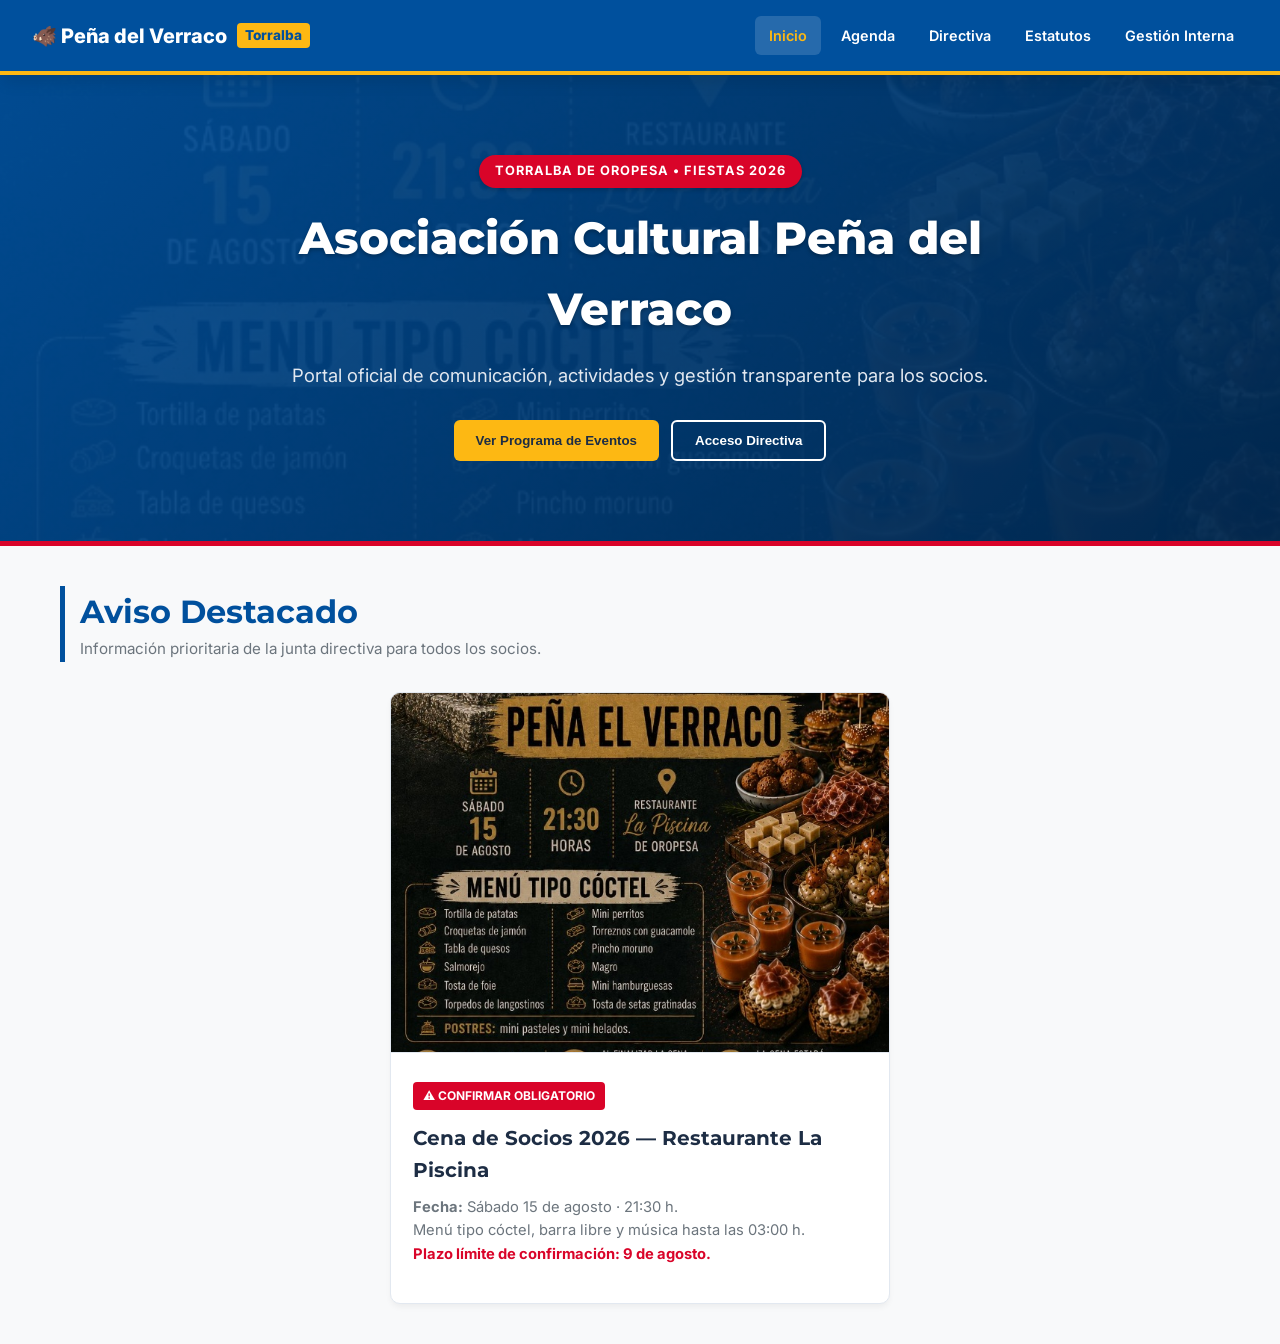
==== commit c3f91ed2: "index.html" ====
--- a/index.html
+++ b/index.html
@@ -3,439 +3,635 @@
 <head>
     <meta charset="UTF-8">
     <meta name="viewport" content="width=device-width, initial-scale=1.0">
-    <title>Peña del Verraco</title>
-    <link rel="icon" href="data:image/svg+xml,%3Csvg xmlns='http://www.w3.org/2000/svg' viewBox='0 0 64 64'%3E%3Ccircle cx='32' cy='32' r='31' fill='%231c1a17' stroke='%23c99a4d' stroke-width='2'/%3E%3Cpath d='M12 40 L17 28 L24 22 L22 15 L29 18 L34 15 L34 20 L43 18 L48 25 L54 25 L49 32 L52 40 L44 38 L40 45 L34 41 L28 46 L23 41 L14 45 Z' fill='%23c99a4d'/%3E%3C/svg%3E">
+    <title>Asociación Peña del Verraco — Torralba de Oropesa</title>
+    <!-- Google Fonts -->
     <link rel="preconnect" href="https://fonts.googleapis.com">
     <link rel="preconnect" href="https://fonts.gstatic.com" crossorigin>
-    <link href="https://fonts.googleapis.com/css2?family=Fraunces:opsz,wght@9..144,300;9..144,500;9..144,600;9..144,700;9..144,900&family=Playfair+Display:wght@400;600;700;900&family=Merriweather:wght@300;400;700;900&family=Libre+Baskerville:wght@400;700&family=Bitter:wght@400;500;600;700;900&family=Cormorant+Garamond:wght@400;500;600;700&family=DM+Serif+Display:wght@400&family=Crimson+Pro:wght@400;500;600;700&family=Work+Sans:wght@400;500;600&family=Inter:wght@400;500;600&family=Lato:wght@400;700;900&family=Nunito+Sans:wght@400;600;700&family=Source+Sans+3:wght@400;600;700&family=Mulish:wght@400;600;700&family=Karla:wght@400;600;700&family=PT+Sans:wght@400;700&family=IBM+Plex+Mono:wght@400;500&display=swap" rel="stylesheet">
-    <link rel="stylesheet" href="styles.css">
+    <link href="https://fonts.googleapis.com/css2?family=Inter:wght@300;400;500;600;700&family=Montserrat:wght@600;700;800&display=swap" rel="stylesheet">
+    <style>
+        :root {
+            /* PALETA EXTRAÍDA DEL ESCUDO DE TORRALBA */
+            --blue-primary: #00509d;
+            --blue-hover: #003f7a;
+            --blue-light: #e8f1f9;
+            --red-accent: #d90429;
+            --gold-accent: #fdb813;
+            --bg-body: #f8f9fa;
+            --surface-card: #ffffff;
+            --text-dark: #1d2d44;
+            --text-muted: #6c757d;
+            --border-color: #e2e8f0;
+            --shadow-sm: 0 4px 6px -1px rgba(0, 0, 0, 0.05);
+            --shadow-md: 0 10px 15px -3px rgba(0, 0, 0, 0.1);
+        }
+
+        * {
+            box-sizing: border-box;
+            margin: 0;
+            padding: 0;
+        }
+
+        body {
+            font-family: 'Inter', sans-serif;
+            background-color: var(--bg-body);
+            color: var(--text-dark);
+            line-height: 1.6;
+            -webkit-font-smoothing: antialiased;
+        }
+
+        h1, h2, h3, h4 {
+            font-family: 'Montserrat', sans-serif;
+        }
+
+        /* --- NAVEGACIÓN INSTITUCIONAL --- */
+        .navbar {
+            background-color: var(--blue-primary);
+            border-bottom: 4px solid var(--gold-accent);
+            position: sticky;
+            top: 0;
+            z-index: 1000;
+            display: flex;
+            justify-content: space-between;
+            align-items: center;
+            padding: 1rem 2rem;
+            box-shadow: var(--shadow-md);
+        }
+
+        .navbar-brand {
+            font-size: 1.25rem;
+            font-weight: 800;
+            color: #ffffff;
+            text-decoration: none;
+            display: flex;
+            align-items: center;
+            gap: 10px;
+        }
+
+        .navbar-brand span {
+            background: var(--gold-accent);
+            color: var(--blue-primary);
+            padding: 2px 8px;
+            border-radius: 4px;
+            font-size: 0.85rem;
+        }
+
+        .nav-links {
+            display: flex;
+            gap: 6px;
+            flex-wrap: wrap;
+        }
+
+        .nav-link {
+            color: #ffffff;
+            text-decoration: none;
+            font-weight: 600;
+            font-size: 0.9rem;
+            padding: 8px 14px;
+            border-radius: 6px;
+            transition: all 0.2s ease;
+        }
+
+        .nav-link:hover, .nav-link.active {
+            background-color: rgba(255, 255, 255, 0.15);
+            color: var(--gold-accent);
+        }
+
+        /* --- HERO BANNER --- */
+        .hero {
+            background: linear-gradient(135deg, rgba(0, 80, 157, 0.92) 0%, rgba(0, 40, 80, 0.95) 100%), url('cena-socios.jpg');
+            background-size: cover;
+            background-position: center;
+            color: white;
+            padding: 80px 20px;
+            text-align: center;
+            border-bottom: 5px solid var(--red-accent);
+        }
+
+        .hero-content {
+            max-width: 850px;
+            margin: 0 auto;
+        }
+
+        .hero-badge {
+            background-color: var(--red-accent);
+            color: #ffffff;
+            font-size: 0.8rem;
+            font-weight: 700;
+            padding: 6px 16px;
+            border-radius: 20px;
+            text-transform: uppercase;
+            letter-spacing: 1px;
+            display: inline-block;
+            margin-bottom: 15px;
+            box-shadow: 0 2px 4px rgba(0,0,0,0.2);
+        }
+
+        .hero h1 {
+            font-size: 2.8rem;
+            font-weight: 800;
+            margin-bottom: 15px;
+            text-shadow: 0 2px 4px rgba(0,0,0,0.3);
+        }
+
+        .hero p {
+            font-size: 1.15rem;
+            color: #e2e8f0;
+            margin-bottom: 30px;
+        }
+
+        /* --- CONTENEDOR PRINCIPAL --- */
+        .container {
+            max-width: 1200px;
+            margin: 40px auto;
+            padding: 0 20px;
+        }
+
+        .section {
+            display: none;
+            animation: fadeIn 0.3s ease-in-out;
+        }
+
+        .section.active {
+            display: block;
+        }
+
+        .section-header {
+            margin-bottom: 30px;
+            border-left: 5px solid var(--blue-primary);
+            padding-left: 15px;
+        }
+
+        .section-title {
+            font-size: 2rem;
+            color: var(--blue-primary);
+            font-weight: 700;
+        }
+
+        .section-subtitle {
+            color: var(--text-muted);
+            font-size: 0.95rem;
+        }
+
+        @keyframes fadeIn {
+            from { opacity: 0; transform: translateY(8px); }
+            to { opacity: 1; transform: translateY(0); }
+        }
+
+        /* --- TARJETAS --- */
+        .grid {
+            display: grid;
+            grid-template-columns: repeat(auto-fit, minmax(320px, 1fr));
+            gap: 25px;
+        }
+
+        .card {
+            background-color: var(--surface-card);
+            border: 1px solid var(--border-color);
+            border-radius: 10px;
+            overflow: hidden;
+            box-shadow: var(--shadow-sm);
+            transition: transform 0.2s, box-shadow 0.2s;
+            display: flex;
+            flex-direction: column;
+        }
+
+        .card:hover {
+            transform: translateY(-4px);
+            box-shadow: var(--shadow-md);
+            border-color: var(--blue-primary);
+        }
+
+        .card-img {
+            width: 100%;
+            height: 360px;
+            object-fit: cover;
+            border-bottom: 1px solid var(--border-color);
+            cursor: pointer;
+        }
+
+        .card-body {
+            padding: 22px;
+            flex-grow: 1;
+            display: flex;
+            flex-direction: column;
+            justify-content: space-between;
+        }
+
+        .tag {
+            background-color: var(--blue-primary);
+            color: white;
+            font-size: 0.75rem;
+            font-weight: 700;
+            padding: 4px 10px;
+            border-radius: 4px;
+            display: inline-block;
+            margin-bottom: 12px;
+            text-transform: uppercase;
+        }
+
+        .tag.urgent { background-color: var(--red-accent); }
+        .tag.gold { background-color: var(--gold-accent); color: var(--text-dark); }
+
+        .card h3 {
+            font-size: 1.25rem;
+            margin-bottom: 10px;
+            color: var(--text-dark);
+        }
+
+        .card p {
+            color: var(--text-muted);
+            font-size: 0.92rem;
+            margin-bottom: 15px;
+        }
+
+        /* --- BOTONES --- */
+        .btn {
+            background-color: var(--blue-primary);
+            color: white;
+            border: none;
+            padding: 11px 22px;
+            border-radius: 6px;
+            font-weight: 700;
+            cursor: pointer;
+            text-decoration: none;
+            display: inline-block;
+            transition: background 0.2s;
+            text-align: center;
+        }
+
+        .btn:hover {
+            background-color: var(--blue-hover);
+        }
+
+        .btn-gold {
+            background-color: var(--gold-accent);
+            color: var(--text-dark);
+        }
+
+        .btn-gold:hover {
+            background-color: #e5a400;
+        }
+
+        .btn-outline {
+            background: transparent;
+            border: 2px solid white;
+            color: white;
+        }
+
+        .btn-outline:hover {
+            background: rgba(255, 255, 255, 0.15);
+        }
+
+        .input-field {
+            width: 100%;
+            padding: 12px 16px;
+            background: #ffffff;
+            border: 1px solid var(--border-color);
+            border-radius: 6px;
+            color: var(--text-dark);
+            font-size: 1rem;
+            margin-bottom: 15px;
+        }
+
+        .input-field:focus {
+            outline: none;
+            border-color: var(--blue-primary);
+        }
+
+        /* --- JUNTA DIRECTIVA --- */
+        .grid-junta {
+            display: grid;
+            grid-template-columns: repeat(auto-fit, minmax(200px, 1fr));
+            gap: 20px;
+        }
+
+        .member-card {
+            background: var(--surface-card);
+            border: 1px solid var(--border-color);
+            border-top: 4px solid var(--blue-primary);
+            border-radius: 8px;
+            padding: 25px 15px;
+            text-align: center;
+            box-shadow: var(--shadow-sm);
+        }
+
+        .member-avatar {
+            font-size: 2rem;
+            background: var(--blue-light);
+            width: 65px;
+            height: 65px;
+            line-height: 65px;
+            border-radius: 50%;
+            margin: 0 auto 15px auto;
+            border: 2px solid var(--blue-primary);
+        }
+
+        /* --- PANEL DE GESTIÓN (DASHBOARD) --- */
+        .dashboard-container {
+            background: var(--surface-card);
+            border: 1px solid var(--border-color);
+            border-radius: 10px;
+            padding: 30px;
+            box-shadow: var(--shadow-md);
+        }
+
+        .dashboard-nav {
+            display: flex;
+            gap: 10px;
+            border-bottom: 2px solid var(--border-color);
+            padding-bottom: 15px;
+            margin-bottom: 25px;
+            flex-wrap: wrap;
+        }
+
+        .tab-btn {
+            background: var(--bg-body);
+            color: var(--text-muted);
+            border: 1px solid var(--border-color);
+            padding: 10px 18px;
+            border-radius: 6px;
+            font-weight: 700;
+            cursor: pointer;
+            transition: all 0.2s;
+        }
+
+        .tab-btn.active {
+            background: var(--blue-primary);
+            color: #fff;
+            border-color: var(--blue-primary);
+        }
+
+        .admin-panel {
+            display: none;
+        }
+
+        .admin-panel.active {
+            display: block;
+        }
+
+        .resource-box {
+            background: var(--blue-light);
+            border: 2px dashed var(--blue-primary);
+            padding: 25px;
+            border-radius: 8px;
+            text-align: center;
+            text-decoration: none;
+            color: inherit;
+            display: block;
+            transition: 0.2s;
+        }
+
+        .resource-box:hover {
+            background: #dbeafe;
+            transform: translateY(-2px);
+        }
+
+        /* --- RESPONSIVE --- */
+        @media(max-width: 768px) {
+            .navbar { flex-direction: column; gap: 12px; padding: 15px; text-align: center; }
+            .nav-links { justify-content: center; }
+            .hero h1 { font-size: 2.1rem; }
+        }
+    </style>
 </head>
 <body>
 
-    <!-- MENÚ SUPERIOR -->
+    <!-- MENÚ DE NAVEGACIÓN -->
     <nav class="navbar">
         <a href="#" class="navbar-brand" onclick="showSection('inicio')">
-            <span id="navbar-logo">
-                <svg class="logo-badge" viewBox="0 0 64 64" xmlns="http://www.w3.org/2000/svg">
-                    <circle class="ring" cx="32" cy="32" r="29" stroke-width="2"/>
-                    <path class="mark" d="M14 40 L19 28 L26 22 L24 15 L31 18 L36 15 L36 20 L45 18 L50 25 L56 25 L51 32 L54 40 L46 38 L42 45 L36 41 L30 46 L25 41 L16 45 Z"/>
-                </svg>
-            </span>
-            Peña del Verraco
+            🐗 Peña del Verraco <span>Torralba</span>
         </a>
         <div class="nav-links">
             <a href="#" id="link-inicio" class="nav-link active" onclick="showSection('inicio')">Inicio</a>
-            <a href="#" id="link-historia" class="nav-link" onclick="showSection('historia')">Conócenos</a>
-            <a href="#" id="link-avisos" class="nav-link" onclick="showSection('avisos')">Eventos</a>
-            <a href="#" id="link-votaciones" class="nav-link" onclick="showSection('votaciones')">Votaciones</a>
-            <a href="#" id="link-buzon" class="nav-link" onclick="showSection('buzon')">Buzón</a>
-            <a href="#" id="link-junta" class="nav-link" onclick="showSection('junta')">Junta</a>
-            <a href="#" id="link-estatutos" class="nav-link" onclick="showSection('estatutos')">Estatutos</a>
-            <a href="#" id="link-actas" class="nav-link" onclick="showSection('actas')">Actas</a>
-            <a href="#" id="link-gestion" class="nav-link" onclick="showSection('gestion')">Gestión</a>
+            <a href="#" id="link-eventos" class="nav-link" onclick="showSection('eventos')">Agenda</a>
+            <a href="#" id="link-junta" class="nav-link" onclick="showSection('junta')">Directiva</a>
+            <a href="#" id="link-normativa" class="nav-link" onclick="showSection('normativa')">Estatutos</a>
+            <a href="#" id="link-gestion" class="nav-link" onclick="showSection('gestion')">Gestión Interna</a>
         </div>
     </nav>
 
-    <!-- BIENVENIDA -->
-    <div class="hero">
-        <div class="hero-inner">
-            <span id="hero-logo">
-                <svg class="hero-logo" viewBox="0 0 64 64" xmlns="http://www.w3.org/2000/svg">
-                    <circle cx="32" cy="32" r="29" fill="#18160f" stroke="#d6a53f" stroke-width="2"/>
-                    <path d="M14 40 L19 28 L26 22 L24 15 L31 18 L36 15 L36 20 L45 18 L50 25 L56 25 L51 32 L54 40 L46 38 L42 45 L36 41 L30 46 L25 41 L16 45 Z" fill="#d6a53f"/>
-                    <circle cx="42" cy="27" r="1.6" fill="#18160f"/>
-                </svg>
-            </span>
-            <div class="hero-text">
-                <span class="hero-eyebrow" id="hero-eyebrow">Torralba · Fiestas 2026</span>
-                <h1 id="hero-titulo">Asociación de la Peña del Verraco</h1>
-                <p id="hero-subtitulo">Portal oficial de comunicación y gestión de la peña: eventos, cartelería, historia, votaciones, buzón de sugerencias y cuentas, todo en un mismo sitio.</p>
-                <div class="hero-ctas">
-                    <button class="btn-custom" onclick="showSection('avisos')">Ver todos los carteles</button>
-                    <button class="btn-custom ghost" onclick="showSection('historia')">Conoce nuestra historia</button>
-                </div>
+    <!-- CABECERA HERO -->
+    <header class="hero">
+        <div class="hero-content">
+            <span class="hero-badge">Torralba de Oropesa • Fiestas 2026</span>
+            <h1>Asociación Cultural Peña del Verraco</h1>
+            <p>Portal oficial de comunicación, actividades y gestión transparente para los socios.</p>
+            <div style="display: flex; gap: 12px; justify-content: center; flex-wrap: wrap;">
+                <button class="btn btn-gold" onclick="showSection('eventos')">Ver Programa de Eventos</button>
+                <button class="btn btn-outline" onclick="showSection('gestion')">Acceso Directiva</button>
             </div>
         </div>
-    </div>
+    </header>
 
     <div class="container">
 
         <!-- SECCIÓN INICIO -->
         <div id="inicio" class="section active">
-            <div class="section-eyebrow c-wheat">
-                <svg viewBox="0 0 24 24" fill="none" xmlns="http://www.w3.org/2000/svg"><path d="M3 15 L5 10 L8 8 L7 4 L11 6 L14 4 L14 7 L18 6 L21 9 L19 12 L21 15 L17 14 L15 18 L11 16 L8 19 L5 16 Z" stroke="currentColor" stroke-width="1.4"/></svg>
-                Novedades
-            </div>
-            <h2 class="section-title">Destacado ahora mismo</h2>
-            <hr class="section-rule wheat">
-            <p class="section-intro">¡Se acercan los días grandes! Haz clic sobre los carteles para verlos a tamaño completo.</p>
-
-            <div class="grid-cards" style="justify-content: center; grid-template-columns: repeat(auto-fit, minmax(320px, 450px));" id="inicio-destacado">
-                <div class="custom-card">
-                    <a href="cena-socios.jpg" target="_blank" class="card-img-wrap">
-                        <img src="cena-socios.jpg" alt="Cena de Socios Peña el Verraco" class="card-img">
-                    </a>
-                    <div class="card-body">
-                        <span class="card-tag urgent">⚠️ Confirmar obligatorio</span>
-                        <h3 class="card-title">Cena de Socios 2026 — Restaurante La Piscina</h3>
-                        <p class="card-meta">
-                            <strong>Fecha:</strong> sábado 15 de agosto · 21:30 h.<br>
-                            <strong>Menú:</strong> tipo cóctel con barra libre, combinados gratis al finalizar y música hasta las 03:00 h.<br>
-                            <span style="color: var(--wheat-bright); font-weight: 600;">Plazo máximo de confirmación: hasta el 9 de agosto.</span>
-                        </p>
-                    </div>
-                </div>
-            </div>
-        </div>
-
-        <!-- CONÓCENOS / HISTORIA -->
-        <div id="historia" class="section">
-            <div class="section-eyebrow c-clay">
-                <svg viewBox="0 0 24 24" fill="none" xmlns="http://www.w3.org/2000/svg"><path d="M3 15 L5 10 L8 8 L7 4 L11 6 L14 4 L14 7 L18 6 L21 9 L19 12 L21 15 L17 14 L15 18 L11 16 L8 19 L5 16 Z" stroke="currentColor" stroke-width="1.4"/></svg>
-                Conócenos
-            </div>
-            <h2 class="section-title">Nuestra historia</h2>
-            <hr class="section-rule wheat">
-
-            <div class="historia-layout">
-                <div class="historia-text" id="historia-parrafos">
-                    <p>La <strong>Peña del Verraco</strong> nació de un grupo de vecinos de Torralba con ganas de que las fiestas del pueblo tuvieran más vida, más participación y más excusas para juntarse. El nombre rinde homenaje al verraco, símbolo de fuerza y de raíces de nuestra tierra.</p>
-                    <p>Desde entonces, la peña organiza cenas de confraternización, concursos, carreras y actividades para todas las edades, siempre gestionadas de forma transparente por una junta directiva elegida entre los propios socios.</p>
-                    <p>Hoy seguimos creciendo: más socios, más eventos y, con esta web, más formas de participar y opinar en las decisiones de la peña.</p>
-                </div>
-                <div class="timeline" id="historia-timeline">
-                    <div class="timeline-item">
-                        <div class="timeline-year">Fundación</div>
-                        <p>Un grupo de socios fundadores pone en marcha la peña.</p>
-                    </div>
-                    <div class="timeline-item">
-                        <div class="timeline-year">Primeros años</div>
-                        <p>Se celebran las primeras cenas de socios y concursos populares.</p>
-                    </div>
-                    <div class="timeline-item">
-                        <div class="timeline-year">2026</div>
-                        <p>Estrenamos portal web propio, con votaciones y buzón de sugerencias para todos los socios.</p>
-                    </div>
-                </div>
-            </div>
-        </div>
-
-        <!-- SECCIÓN ACTUALIDAD / PANFLETOS EVENTOS -->
-        <div id="avisos" class="section">
-            <div class="section-eyebrow c-wheat">
-                <svg viewBox="0 0 24 24" fill="none" xmlns="http://www.w3.org/2000/svg"><path d="M3 15 L5 10 L8 8 L7 4 L11 6 L14 4 L14 7 L18 6 L21 9 L19 12 L21 15 L17 14 L15 18 L11 16 L8 19 L5 16 Z" stroke="currentColor" stroke-width="1.4"/></svg>
-                Agenda
-            </div>
-            <h2 class="section-title">Programa de eventos y cartelería</h2>
-            <hr class="section-rule wheat">
-            <div class="grid-cards" id="eventos-grid">
-                <div class="custom-card">
-                    <a href="concurso-tapas.jpeg" target="_blank" class="card-img-wrap">
-                        <img src="concurso-tapas.jpeg" alt="Concurso de Tapas Libre" class="card-img">
-                    </a>
-                    <div class="card-body">
-                        <span class="card-tag green">Sábado 8 agosto</span>
-                        <h3 class="card-title">Concurso de Tapas Libre: ¡La Patata!</h3>
-                        <p class="card-meta">
-                            <strong>Presentación:</strong> 13:00 h. | <strong>Cata:</strong> 13:30 h.<br>
-                            Habrá 3 grandes premios. ¡Cada socio disfruta de una consumición y tapa gratis! Animaros a participar.
-                        </p>
-                    </div>
-                </div>
-
-                <div class="custom-card">
-                    <a href="autos-locos.jpeg" target="_blank" class="card-img-wrap">
-                        <img src="autos-locos.jpeg" alt="Vuelven los Autos Locos Torralba" class="card-img">
-                    </a>
-                    <div class="card-body">
-                        <span class="card-tag gold">Sábado 8 agosto</span>
-                        <h3 class="card-title">Vuelven los Autos Locos en Torralba</h3>
-                        <p class="card-meta">
-                            Las bases e inscripciones estarán disponibles próximamente. ¡Preparad vuestros bólidos más originales y divertidos para la gran carrera!
-                        </p>
-                    </div>
-                </div>
-
-                <div class="custom-card">
-                    <a href="cena-socios.jpg" target="_blank" class="card-img-wrap">
+            <div class="section-header">
+                <h2 class="section-title">Aviso Destacado</h2>
+                <p class="section-subtitle">Información prioritaria de la junta directiva para todos los socios.</p>
+            </div>
+            
+            <div class="grid" style="max-width: 500px; margin: 0 auto;">
+                <div class="card">
+                    <a href="cena-socios.jpg" target="_blank">
                         <img src="cena-socios.jpg" alt="Cena de Socios" class="card-img">
                     </a>
                     <div class="card-body">
-                        <span class="card-tag blue">Sábado 15 agosto</span>
-                        <h3 class="card-title">Gran Cena de Confraternización</h3>
-                        <p class="card-meta">
-                            Menú gourmet completo para socios en el Restaurante La Piscina de Oropesa. Recordad avisar alergias e intolerancias con antelación.
-                        </p>
-                    </div>
-                </div>
-            </div>
-        </div>
-
-        <!-- VOTACIONES ANÓNIMAS -->
-        <div id="votaciones" class="section">
-            <div class="section-eyebrow c-dusk">
-                <svg viewBox="0 0 24 24" fill="none" xmlns="http://www.w3.org/2000/svg"><path d="M3 15 L5 10 L8 8 L7 4 L11 6 L14 4 L14 7 L18 6 L21 9 L19 12 L21 15 L17 14 L15 18 L11 16 L8 19 L5 16 Z" stroke="currentColor" stroke-width="1.4"/></svg>
-                Participación
-            </div>
-            <h2 class="section-title">Votaciones de la peña</h2>
-            <hr class="section-rule dusk">
-            <p class="section-intro">Decidimos entre todos: orquesta, actividades, fechas... Vota sin que nadie sepa qué has elegido.</p>
-
-            <div class="embed-card">
-                <span class="anon-pill">🔒 Voto 100% anónimo</span>
-                <div class="embed-frame-wrap">
-                    <iframe id="iframe-votaciones" src="https://docs.google.com/forms/d/e/PON-AQUI-TU-FORMULARIO/viewform?embedded=true" title="Votación de la peña">Cargando votación…</iframe>
-                </div>
-                <p class="draft-note" style="margin-top:16px;">📝 Sustituye el enlace del recuadro de arriba por tu propio Google Form.</p>
-            </div>
-        </div>
-
-        <!-- BUZÓN DE SUGERENCIAS -->
-        <div id="buzon" class="section">
-            <div class="section-eyebrow c-rosemary">
-                <svg viewBox="0 0 24 24" fill="none" xmlns="http://www.w3.org/2000/svg"><path d="M3 15 L5 10 L8 8 L7 4 L11 6 L14 4 L14 7 L18 6 L21 9 L19 12 L21 15 L17 14 L15 18 L11 16 L8 19 L5 16 Z" stroke="currentColor" stroke-width="1.4"/></svg>
-                Tu opinión cuenta
-            </div>
-            <h2 class="section-title">Buzón de sugerencias</h2>
-            <hr class="section-rule rosemary">
-            <p class="section-intro">¿Propuestas, quejas o ideas para la peña? Cuéntanoslas aquí, de forma anónima si lo prefieres.</p>
-
-            <div class="embed-card">
-                <span class="anon-pill">🔒 Envío anónimo</span>
-                <div class="embed-frame-wrap">
-                    <iframe id="iframe-buzon" src="https://docs.google.com/forms/d/e/PON-AQUI-TU-FORMULARIO-SUGERENCIAS/viewform?embedded=true" title="Buzón de sugerencias">Cargando buzón…</iframe>
-                </div>
-                <p class="draft-note" style="margin-top:16px;">📝 Crea el Google Form de sugerencias y sustituye este enlace por el tuyo.</p>
-            </div>
-        </div>
-
-        <!-- JUNTA DIRECTIVA -->
-        <div id="junta" class="section">
-            <div class="section-eyebrow c-wheat">
-                <svg viewBox="0 0 24 24" fill="none" xmlns="http://www.w3.org/2000/svg"><path d="M3 15 L5 10 L8 8 L7 4 L11 6 L14 4 L14 7 L18 6 L21 9 L19 12 L21 15 L17 14 L15 18 L11 16 L8 19 L5 16 Z" stroke="currentColor" stroke-width="1.4"/></svg>
-                Quiénes somos
-            </div>
-            <h2 class="section-title">Junta Directiva</h2>
-            <hr class="section-rule wheat">
-            <div class="grid-junta" id="junta-grid">
-                <div class="junta-member"><div class="member-avatar">👑</div><h3>Diego</h3><p>Presidente</p></div>
-                <div class="junta-member"><div class="member-avatar">🥈</div><h3>Yolanda Cuadrado</h3><p>Vicepresidenta</p></div>
-                <div class="junta-member"><div class="member-avatar">📝</div><h3>Gonzalo Nava</h3><p>Secretario</p></div>
-                <div class="junta-member"><div class="member-avatar">💰</div><h3>Rocío Olmedo</h3><p>Tesorera</p></div>
-                <div class="junta-member"><div class="member-avatar">🤝</div><h3>Marcos Nevado</h3><p>Vocal</p></div>
-                <div class="junta-member"><div class="member-avatar">🤝</div><h3>Marcos</h3><p>Vocal</p></div>
-                <div class="junta-member"><div class="member-avatar">🤝</div><h3>Emilio</h3><p>Vocal</p></div>
-            </div>
-        </div>
-
-        <!-- ESTATUTOS -->
-        <div id="estatutos" class="section">
-            <div class="section-eyebrow c-clay">
-                <svg viewBox="0 0 24 24" fill="none" xmlns="http://www.w3.org/2000/svg"><path d="M3 15 L5 10 L8 8 L7 4 L11 6 L14 4 L14 7 L18 6 L21 9 L19 12 L21 15 L17 14 L15 18 L11 16 L8 19 L5 16 Z" stroke="currentColor" stroke-width="1.4"/></svg>
-                Normativa
-            </div>
-            <h2 class="section-title">Estatutos oficiales</h2>
-            <hr class="section-rule wheat">
-            <div class="custom-card"><div class="card-body">
-                <h3 style="margin-top:0; color: var(--wheat-bright); font-size: 1.05rem;">Artículo 1: Denominación</h3>
-                <p class="card-meta">La <strong style="color: var(--limestone);">Asociación de la Peña del Verraco</strong> se rige como una entidad cultural y festiva sin ánimo de lucro...</p>
-            </div></div>
-        </div>
-
-        <!-- ACTAS -->
-        <div id="actas" class="section">
-            <div class="section-eyebrow c-dusk">
-                <svg viewBox="0 0 24 24" fill="none" xmlns="http://www.w3.org/2000/svg"><path d="M3 15 L5 10 L8 8 L7 4 L11 6 L14 4 L14 7 L18 6 L21 9 L19 12 L21 15 L17 14 L15 18 L11 16 L8 19 L5 16 Z" stroke="currentColor" stroke-width="1.4"/></svg>
-                Archivo
-            </div>
-            <h2 class="section-title">Actas de reuniones</h2>
-            <hr class="section-rule dusk">
-            <div class="custom-card"><div class="card-body">
-                <p class="card-meta">Las actas firmadas por Gonzalo están archivadas en la carpeta oficial de la secretaría, a disposición de los socios.</p>
-            </div></div>
-        </div>
-
-        <!-- ACCESO PRIVADO DIRECTIVA (REDISEÑADO Y PROFESIONAL) -->
-        <div id="gestion" class="section">
-            <div class="section-eyebrow c-clay">
-                <svg viewBox="0 0 24 24" fill="none" xmlns="http://www.w3.org/2000/svg"><path d="M12 1L3 5v6c0 5.55 3.84 10.74 9 12 5.16-1.26 9-6.45 9-12V5l-9-4zm0 6c1.4 0 2.5 1.1 2.5 2.5 0 .9-.5 1.7-1.2 2.1l1.2 3.4h-5l1.2-3.4c-.7-.4-1.2-1.2-1.2-2.1C9.5 8.1 10.6 7 12 7z" fill="currentColor"/></svg>
-                Zona Privada Directiva
-            </div>
-            <h2 class="section-title">Panel de Control Ejecutivo</h2>
-            <hr class="section-rule wheat">
-
-            <!-- Formulario de Acceso Profesional -->
-            <div id="login-form" class="custom-card" style="max-width: 460px; margin: 30px auto; border: 1px solid rgba(214, 165, 63, 0.3); background: rgba(24, 22, 15, 0.85); backdrop-filter: blur(10px); box-shadow: 0 15px 35px rgba(0,0,0,0.5);">
-                <div class="card-body" style="text-align: center; padding: 35px 25px;">
-                    <div style="width: 60px; height: 60px; margin: 0 auto 15px auto; background: rgba(214, 165, 63, 0.1); border-radius: 50%; display: flex; align-items: center; justify-content: center; border: 1px solid var(--wheat);">
-                        <svg width="28" height="28" viewBox="0 0 24 24" fill="none" stroke="var(--wheat-bright)" stroke-width="2"><rect x="3" y="11" width="18" height="11" rx="2" ry="2"></rect><path d="M7 11V7a5 5 0 0 1 10 0v4"></path></svg>
-                    </div>
-                    <h3 style="margin: 0 0 8px 0; color: #ffffff; font-size: 1.3rem;">Acceso Restringido</h3>
-                    <p class="card-meta" style="margin-bottom: 25px;">Introduce la clave maestra de la junta directiva para acceder a los recursos:</p>
-                    
-                    <div class="pass-field-wrap" style="position: relative; max-width: 320px; margin: 0 auto 15px auto;">
-                        <input type="password" id="pass" class="input-custom" placeholder="Clave de seguridad..." style="width: 100%; padding: 12px 42px 12px 15px; border-radius: 6px; border: 1px solid #3d352e; background: #12100a; color: #fff; font-size: 0.95rem; box-sizing: border-box;">
-                        <button type="button" class="pass-toggle" id="pass-toggle" onclick="togglePass()" aria-label="Mostrar contraseña" style="position: absolute; right: 10px; top: 50%; transform: translateY(-50%); background: none; border: none; color: #a59e95; cursor: pointer;">
-                            <svg id="eye-icon" viewBox="0 0 24 24" width="20" height="20" fill="none" stroke="currentColor" stroke-width="2"><path d="M1 12s4-8 11-8 11 8 11 8-4 8-11 8-11-8-11-8z"></path><circle cx="12" cy="12" r="3"></circle></svg>
-                        </button>
-                    </div>
-                    
-                    <button class="btn-custom" onclick="checkPass()" style="width: 100%; max-width: 320px; padding: 12px; font-weight: 600; letter-spacing: 0.5px; border-radius: 6px;">Entrar al Dashboard</button>
-                    <p id="error-msg" style="color: #e63946; display: none; margin-top: 15px; font-weight: 600; font-size: 0.88rem;">⚠️ Clave de acceso incorrecta</p>
-                </div>
-            </div>
-
-            <!-- DASHBOARD COMPLETO Y MEJORADO -->
-            <div id="admin-content" style="display: none;">
-                
-                <!-- KPI Bar (Métricas Rápidas) -->
-                <div style="display: grid; grid-template-columns: repeat(auto-fit, minmax(200px, 1fr)); gap: 15px; margin-bottom: 30px;">
-                    <div style="background: rgba(45, 40, 36, 0.7); border: 1px solid #3d352e; border-radius: 8px; padding: 18px; text-align: center;">
-                        <span style="font-size: 0.75rem; color: #a59e95; text-transform: uppercase; font-weight: 600;">Socios Registrados</span>
-                        <div style="font-size: 1.8rem; font-weight: 700; color: var(--wheat-bright); margin-top: 5px;">Rocío (Gestión)</div>
-                    </div>
-                    <div style="background: rgba(45, 40, 36, 0.7); border: 1px solid #3d352e; border-radius: 8px; padding: 18px; text-align: center;">
-                        <span style="font-size: 0.75rem; color: #a59e95; text-transform: uppercase; font-weight: 600;">Estado de Cuentas</span>
-                        <div style="font-size: 1.8rem; font-weight: 700; color: #2a9d8f; margin-top: 5px;">Auditoría 2026</div>
-                    </div>
-                    <div style="background: rgba(45, 40, 36, 0.7); border: 1px solid #3d352e; border-radius: 8px; padding: 18px; text-align: center;">
-                        <span style="font-size: 0.75rem; color: #a59e95; text-transform: uppercase; font-weight: 600;">Votaciones Activas</span>
-                        <div style="font-size: 1.8rem; font-weight: 700; color: #4a90e2; margin-top: 5px;">1 Abierta</div>
-                    </div>
-                </div>
-
-                <!-- Botones de Pestañas con Diseño Ejecutivo -->
-                <div class="admin-nav" style="display: flex; gap: 12px; margin-bottom: 25px; border-bottom: 2px solid #3d352e; padding-bottom: 12px; flex-wrap: wrap;">
-                    <button class="admin-tab-btn active" id="btn-tab-links" onclick="showAdminTab('tab-links')" style="display: flex; align-items: center; gap: 8px; padding: 12px 22px; border-radius: 6px; background: #282320; color: #a59e95; border: 1px solid #3d352e; cursor: pointer; font-weight: 600; transition: all 0.25s ease;">
-                        <svg width="18" height="18" viewBox="0 0 24 24" fill="none" stroke="currentColor" stroke-width="2"><path d="M10 13a5 5 0 0 0 7.54.54l3-3a5 5 0 0 0-7.07-7.07l-1.72 1.71"></path><path d="M14 11a5 5 0 0 0-7.54-.54l-3 3a5 5 0 0 0 7.07 7.07l1.71-1.71"></path></svg>
-                        Bases de Datos y Trabajo
-                    </button>
-                    <button class="admin-tab-btn" id="btn-tab-votaciones" onclick="showAdminTab('tab-votaciones')" style="display: flex; align-items: center; gap: 8px; padding: 12px 22px; border-radius: 6px; background: #282320; color: #a59e95; border: 1px solid #3d352e; cursor: pointer; font-weight: 600; transition: all 0.25s ease;">
-                        <svg width="18" height="18" viewBox="0 0 24 24" fill="none" stroke="currentColor" stroke-width="2"><path d="M18 6L7 17l-5-5"></path><path d="M22 10l-7.5 7.5L13 16"></path></svg>
-                        Control de Votaciones
-                    </button>
-                    <button class="admin-tab-btn" id="btn-tab-cuentas" onclick="showAdminTab('tab-cuentas')" style="display: flex; align-items: center; gap: 8px; padding: 12px 22px; border-radius: 6px; background: #282320; color: #a59e95; border: 1px solid #3d352e; cursor: pointer; font-weight: 600; transition: all 0.25s ease;">
-                        <svg width="18" height="18" viewBox="0 0 24 24" fill="none" stroke="currentColor" stroke-width="2"><line x1="12" y1="1" x2="12" y2="23"></line><path d="M17 5H9.5a3.5 3.5 0 0 0 0 7h5a3.5 3.5 0 0 1 0 7H6"></path></svg>
-                        Panel Económico
-                    </button>
-                </div>
-
-                <!-- Sub-Panel 1: Enlaces Externos con Tarjetas Visuales -->
-                <div id="tab-links" class="admin-panel active">
-                    <div class="grid-management-links" style="display: grid; grid-template-columns: repeat(auto-fit, minmax(320px, 1fr)); gap: 20px;">
-                        
-                        <div style="background: rgba(37, 33, 30, 0.9); border: 1px solid #3d352e; border-top: 4px solid var(--wheat); border-radius: 8px; padding: 25px; transition: transform 0.2s ease;">
-                            <div style="display: flex; justify-content: space-between; align-items: flex-start; margin-bottom: 15px;">
-                                <div style="font-size: 2rem;">👥</div>
-                                <span style="background: rgba(214, 165, 63, 0.15); color: var(--wheat-bright); font-size: 0.7rem; padding: 4px 10px; border-radius: 4px; font-weight: 700; text-transform: uppercase;">Libro Oficial</span>
-                            </div>
-                            <h3 style="color: #ffffff; margin: 0 0 8px 0; font-size: 1.2rem;">Libro Maestro de Socios</h3>
-                            <p style="color: #a59e95; font-size: 0.88rem; margin-bottom: 20px; line-height: 1.5;">Base de datos en la nube para altas, bajas, cuotas cobradas y estado de pagos coordinado con Rocío Olmedo.</p>
-                            <a href="https://docs.google.com/spreadsheets/d/1aNNenQc3E_5HzvcqqcxxyveMbG2mJzGl/edit?rtpof=true&gid=540429647#gid=540429647" target="_blank" class="btn-custom" style="display: block; text-align: center; text-decoration: none; padding: 10px; font-size: 0.9rem;">Abrir Excel en Google Sheets ↗</a>
-                        </div>
-
-                        <div style="background: rgba(37, 33, 30, 0.9); border: 1px solid #3d352e; border-top: 4px solid #2a9d8f; border-radius: 8px; padding: 25px; transition: transform 0.2s ease;">
-                            <div style="display: flex; justify-content: space-between; align-items: flex-start; margin-bottom: 15px;">
-                                <div style="font-size: 2rem;">🗂️</div>
-                                <span style="background: rgba(42, 157, 143, 0.15); color: #2a9d8f; font-size: 0.7rem; padding: 4px 10px; border-radius: 4px; font-weight: 700; text-transform: uppercase;">Auditoría</span>
-                            </div>
-                            <h3 style="color: #ffffff; margin: 0 0 8px 0; font-size: 1.2rem;">Cuentas Generales de la Peña</h3>
-                            <p style="color: #a59e95; font-size: 0.88rem; margin-bottom: 20px; line-height: 1.5;">Hoja de desglose contable general: ingresos de eventos, gastos de orquestas, barra y compras para fiestas.</p>
-                            <a href="https://docs.google.com/spreadsheets/d/1sDfrrNwYSFY1pFQ6vfoT_BHD8uujr8HiGidAIFfPW3M/edit?gid=1085146374#gid=1085146374" target="_blank" class="btn-custom" style="display: block; text-align: center; text-decoration: none; padding: 10px; font-size: 0.9rem; background-color: #2a9d8f;">Abrir Cuentas Generales ↗</a>
-                        </div>
-
-                    </div>
-                </div>
-
-                <!-- Sub-Panel 2: Control de Votaciones -->
-                <div id="tab-votaciones" class="admin-panel" style="display: none;">
-                    <div style="background: rgba(37, 33, 30, 0.9); border: 1px solid #3d352e; border-radius: 8px; padding: 25px;">
-                        <h3 style="margin-top:0; color: #ffffff; font-size: 1.1rem; border-bottom: 1px solid #3d352e; padding-bottom: 10px;">🗳️ Gestión de Encuestas y Decisiones</h3>
-                        <div style="background: #1c1916; border-left: 4px solid #4a90e2; padding: 18px; border-radius: 6px; margin-top: 15px;">
-                            <div style="display: flex; justify-content: space-between; align-items: center; flex-wrap: wrap; gap: 10px;">
-                                <div>
-                                    <strong style="color: #ffffff; font-size: 1rem;">Elección de Orquesta — Fiestas 2026</strong>
-                                    <p style="color: #a59e95; margin: 5px 0 0 0; font-size: 0.88rem;">Formulario público vinculado a la pestaña Votaciones.</p>
-                                </div>
-                                <span style="background: rgba(74, 144, 226, 0.2); color: #4a90e2; font-size: 0.75rem; padding: 5px 12px; border-radius: 20px; font-weight: 700; text-transform: uppercase;">Abierta / Recibiendo respuestas</span>
-                            </div>
+                        <div>
+                            <span class="tag urgent">⚠️ Confirmar Obligatorio</span>
+                            <h3>Cena de Socios 2026 — Restaurante La Piscina</h3>
+                            <p><strong>Fecha:</strong> Sábado 15 de agosto · 21:30 h.<br>Menú tipo cóctel, barra libre y música hasta las 03:00 h.<br><strong style="color: var(--red-accent);">Plazo límite de confirmación: 9 de agosto.</strong></p>
                         </div>
                     </div>
                 </div>
-
-                <!-- Sub-Panel 3: Panel Económico -->
-                <div id="tab-cuentas" class="admin-panel" style="display: none;">
-                    <div style="background: rgba(37, 33, 30, 0.9); border: 1px solid #3d352e; border-radius: 8px; padding: 25px;">
-                        <h3 style="margin-top:0; color: #ffffff; font-size: 1.1rem; border-bottom: 1px solid #3d352e; padding-bottom: 10px;">📊 Ejercicio Económico 2026</h3>
-                        <div style="display: flex; justify-content: space-between; align-items: center; background: #1c1916; padding: 16px 20px; border-radius: 6px; margin-top: 15px; border: 1px solid #3d352e;">
-                            <div>
-                                <strong style="color: var(--wheat-bright);">Balance Contable — Primer Trimestre 2026</strong>
-                                <p style="color: #a59e95; margin: 3px 0 0 0; font-size: 0.85rem;">Resumen de ingresos por cuotas iniciales e imprevistos.</p>
-                            </div>
-                            <a href="https://docs.google.com/spreadsheets/d/1sDfrrNwYSFY1pFQ6vfoT_BHD8uujr8HiGidAIFfPW3M/edit?gid=1085146374#gid=1085146374" target="_blank" class="btn-custom" style="padding: 8px 18px; font-size: 0.85rem; text-decoration: none;">Ver Balance ↗</a>
+            </div>
+        </div>
+
+        <!-- SECCIÓN AGENDA / EVENTOS -->
+        <div id="eventos" class="section">
+            <div class="section-header">
+                <h2 class="section-title">Programa de Eventos y Cartelería</h2>
+                <p class="section-subtitle">Haz clic sobre cualquier cartel para ampliar la imagen.</p>
+            </div>
+
+            <div class="grid">
+                <!-- Concurso de Tapas -->
+                <div class="card">
+                    <a href="concurso-tapas.jpeg" target="_blank">
+                        <img src="concurso-tapas.jpeg" alt="Concurso de Tapas" class="card-img">
+                    </a>
+                    <div class="card-body">
+                        <div>
+                            <span class="tag gold">Sábado 8 Agosto</span>
+                            <h3>Concurso de Tapas Libre: ¡La Patata!</h3>
+                            <p>Presentación a las 13:00 h y cata a las 13:30 h. 3 grandes premios y consumición con tapa gratis para cada socio.</p>
                         </div>
                     </div>
                 </div>
 
+                <!-- Autos Locos -->
+                <div class="card">
+                    <a href="autos-locos.jpeg" target="_blank">
+                        <img src="autos-locos.jpeg" alt="Autos Locos" class="card-img">
+                    </a>
+                    <div class="card-body">
+                        <div>
+                            <span class="tag">Sábado 8 Agosto</span>
+                            <h3>Vuelven los Autos Locos en Torralba</h3>
+                            <p>Prepara vuestros bólidos más originales y divertidos para la gran bajada. Próximamente bases e inscripciones.</p>
+                        </div>
+                    </div>
+                </div>
+
+                <!-- Cena de Socios -->
+                <div class="card">
+                    <a href="cena-socios.jpg" target="_blank">
+                        <img src="cena-socios.jpg" alt="Cena de Socios" class="card-img">
+                    </a>
+                    <div class="card-body">
+                        <div>
+                            <span class="tag urgent">Sábado 15 Agosto</span>
+                            <h3>Gran Cena de Confraternización</h3>
+                            <p>Cena completa en el Restaurante La Piscina de Oropesa. Recordad avisar alergias e intolerancias con antelación.</p>
+                        </div>
+                    </div>
+                </div>
             </div>
         </div>
 
+        <!-- SECCIÓN JUNTA DIRECTIVA -->
+        <div id="junta" class="section">
+            <div class="section-header">
+                <h2 class="section-title">Junta Directiva</h2>
+                <p class="section-subtitle">Representantes de la Asociación Cultural Peña del Verraco.</p>
+            </div>
+
+            <div class="grid-junta">
+                <div class="member-card"><div class="member-avatar">👑</div><h3>Diego</h3><p style="color:var(--blue-primary); font-weight:700; font-size:0.9rem;">Presidente</p></div>
+                <div class="member-card"><div class="member-avatar">🥈</div><h3>Yolanda Cuadrado</h3><p style="color:var(--blue-primary); font-weight:700; font-size:0.9rem;">Vicepresidenta</p></div>
+                <div class="member-card"><div class="member-avatar">📝</div><h3>Gonzalo Nava</h3><p style="color:var(--blue-primary); font-weight:700; font-size:0.9rem;">Secretario</p></div>
+                <div class="member-card"><div class="member-avatar">💰</div><h3>Rocío Olmedo</h3><p style="color:var(--blue-primary); font-weight:700; font-size:0.9rem;">Tesorera</p></div>
+                <div class="member-card"><div class="member-avatar">🤝</div><h3>Marcos Nevado</h3><p style="color:var(--blue-primary); font-weight:700; font-size:0.9rem;">Vocal</p></div>
+                <div class="member-card"><div class="member-avatar">🤝</div><h3>Marcos</h3><p style="color:var(--blue-primary); font-weight:700; font-size:0.9rem;">Vocal</p></div>
+                <div class="member-card"><div class="member-avatar">🤝</div><h3>Emilio</h3><p style="color:var(--blue-primary); font-weight:700; font-size:0.9rem;">Vocal</p></div>
+            </div>
+        </div>
+
+        <!-- SECCIÓN ESTATUTOS -->
+        <div id="normativa" class="section">
+            <div class="section-header">
+                <h2 class="section-title">Estatutos Oficiales</h2>
+                <p class="section-subtitle">Marco normativo de la entidad.</p>
+            </div>
+            <div class="card" style="padding: 25px;">
+                <h3 style="color: var(--blue-primary); margin-bottom: 10px;">Artículo 1: Denominación y Objeto</h3>
+                <p style="color: var(--text-muted);">La Asociación de la Peña del Verraco se constituye como entidad cultural y recreativa sin ánimo de lucro en Torralba de Oropesa, orientada al fomento de las festividades locales y la convivencia de sus socios.</p>
+            </div>
+        </div>
+
+        <!-- SECCIÓN GESTIÓN INTERNA -->
+        <div id="gestion" class="section">
+            <div class="section-header">
+                <h2 class="section-title">Escritorio de Gestión Interna</h2>
+                <p class="section-subtitle">Área de acceso exclusivo para la Junta Directiva.</p>
+            </div>
+
+            <!-- LOGIN -->
+            <div id="login-box" class="card" style="max-width: 420px; margin: 0 auto; padding: 35px 25px; text-align: center;">
+                <div style="font-size: 2.5rem; margin-bottom: 15px;">🔒</div>
+                <h3 style="margin-bottom: 10px;">Acceso Protegido</h3>
+                <p style="font-size: 0.9rem; margin-bottom: 20px; color: var(--text-muted);">Introduce la clave secreta de acceso:</p>
+                <input type="password" id="admin-pass" class="input-field" placeholder="Contraseña...">
+                <button class="btn" onclick="checkPassword()" style="width: 100%;">Ingresar al Panel</button>
+                <p id="login-error" style="color: var(--red-accent); font-size: 0.85rem; margin-top: 15px; display: none; font-weight: 700;">⚠️ Clave incorrecta</p>
+            </div>
+
+            <!-- DASHBOARD OCULTO -->
+            <div id="dashboard-box" class="dashboard-container" style="display: none;">
+                
+                <div class="dashboard-nav">
+                    <button class="tab-btn active" onclick="switchAdminTab('tab-links')">📂 Enlaces Maestros</button>
+                    <button class="tab-btn" onclick="switchAdminTab('tab-votaciones')">🗳️ Votaciones Activas</button>
+                    <button class="tab-btn" onclick="switchAdminTab('tab-cuentas')">📊 Balances y Cuentas</button>
+                </div>
+
+                <!-- Sub-Panel 1: Enlaces -->
+                <div id="tab-links" class="admin-panel active">
+                    <div class="grid">
+                        <a href="https://docs.google.com/spreadsheets/d/1aNNenQc3E_5HzvcqqcxxyveMbG2mJzGl/edit?rtpof=true&gid=540429647#gid=540429647" target="_blank" class="resource-box">
+                            <span style="font-size: 2.5rem;">👥</span>
+                            <h3 style="color: var(--blue-primary); margin: 10px 0 5px 0;">Libro Maestro de Socios</h3>
+                            <p style="color: var(--text-muted); font-size: 0.85rem; margin: 0;">Gestión de cobros, cuotas y altas con Rocío Olmedo.</p>
+                        </a>
+                        <a href="https://docs.google.com/spreadsheets/d/1sDfrrNwYSFY1pFQ6vfoT_BHD8uujr8HiGidAIFfPW3M/edit?gid=1085146374#gid=1085146374" target="_blank" class="resource-box">
+                            <span style="font-size: 2.5rem;">🗂️</span>
+                            <h3 style="color: var(--blue-primary); margin: 10px 0 5px 0;">Cuentas Generales</h3>
+                            <p style="color: var(--text-muted); font-size: 0.85rem; margin: 0;">Presupuestos y gastos de la peña.</p>
+                        </a>
+                    </div>
+                </div>
+
+                <!-- Sub-Panel 2: Votaciones -->
+                <div id="tab-votaciones" class="admin-panel">
+                    <div style="background: var(--blue-light); padding: 20px; border-radius: 8px; border-left: 4px solid var(--blue-primary);">
+                        <div style="display: flex; justify-content: space-between; align-items: center; margin-bottom: 8px;">
+                            <strong style="font-size: 1.05rem; color: var(--blue-primary);">Elección de Orquesta — Fiestas 2026</strong>
+                            <span class="tag gold" style="margin: 0;">En Proceso</span>
+                        </div>
+                        <p style="color: var(--text-muted); font-size: 0.9rem; margin: 0;">Sondeo activo para la contratación musical del sábado noche.</p>
+                    </div>
+                </div>
+
+                <!-- Sub-Panel 3: Cuentas -->
+                <div id="tab-cuentas" class="admin-panel">
+                    <div style="background: var(--bg-body); padding: 20px; border-radius: 8px; border: 1px solid var(--border-color); display: flex; justify-content: space-between; align-items: center; flex-wrap: wrap; gap: 15px;">
+                        <div>
+                            <strong style="color: var(--blue-primary);">Ejercicio Económico 2026 — Primer Trimestre</strong>
+                            <p style="color: var(--text-muted); font-size: 0.85rem; margin-top: 3px;">Auditoría de fondos y caja inicial.</p>
+                        </div>
+                        <a href="https://docs.google.com/spreadsheets/d/1sDfrrNwYSFY1pFQ6vfoT_BHD8uujr8HiGidAIFfPW3M/edit?gid=1085146374#gid=1085146374" target="_blank" class="btn" style="padding: 8px 16px; font-size: 0.85rem;">Ver Excel ↗</a>
+                    </div>
+                </div>
+
+            </div>
+        </div>
+
     </div>
 
+    <!-- SCRIPTS -->
     <script>
-        // --- Navegación entre secciones públicas ---
         function showSection(sectionId) {
             document.querySelectorAll('.section').forEach(sec => sec.classList.remove('active'));
             document.querySelectorAll('.nav-link').forEach(link => link.classList.remove('active'));
             
-            const targetSection = document.getElementById(sectionId);
-            if (targetSection) targetSection.classList.add('active');
+            const target = document.getElementById(sectionId);
+            if (target) target.classList.add('active');
             
-            const activeLink = document.getElementById('link-' + sectionId);
-            if (activeLink) activeLink.classList.add('active');
-        }
-
-        // --- Verificación de contraseña de directiva ---
-        function checkPass() {
-            const pass = document.getElementById('pass').value;
+            const link = document.getElementById('link-' + sectionId);
+            if (link) link.classList.add('active');
+            
+            window.scrollTo({ top: 0, behavior: 'smooth' });
+        }
+
+        function checkPassword() {
+            const pass = document.getElementById('admin-pass').value;
             if (pass === "verraco2026") {
-                document.getElementById('login-form').style.display = 'none';
-                document.getElementById('admin-content').style.display = 'block';
+                document.getElementById('login-box').style.display = 'none';
+                document.getElementById('dashboard-box').style.display = 'block';
             } else {
-                document.getElementById('error-msg').style.display = 'block';
+                document.getElementById('login-error').style.display = 'block';
             }
         }
 
-        // --- Mostrar / Ocultar Contraseña ---
-        function togglePass() {
-            const passInput = document.getElementById('pass');
-            if (passInput.type === "password") {
-                passInput.type = "text";
-            } else {
-                passInput.type = "password";
-            }
-        }
-
-        // --- Sub-pestañas del Panel de Gestión Interna ---
-        function showAdminTab(tabId) {
-            document.querySelectorAll('.admin-panel').forEach(panel => panel.style.display = 'none');
-            document.querySelectorAll('.admin-tab-btn').forEach(btn => {
-                btn.classList.remove('active');
-                btn.style.background = '#282320';
-                btn.style.color = '#a59e95';
-                btn.style.borderColor = '#3d352e';
-            });
+        function switchAdminTab(tabId) {
+            document.querySelectorAll('.admin-panel').forEach(panel => panel.classList.remove('active'));
+            document.querySelectorAll('.tab-btn').forEach(btn => btn.classList.remove('active'));
             
-            const activePanel = document.getElementById(tabId);
-            if (activePanel) activePanel.style.display = 'block';
+            const panel = document.getElementById(tabId);
+            if (panel) panel.classList.add('active');
             
-            const activeBtn = document.getElementById('btn-' + tabId);
-            if (activeBtn) {
-                activeBtn.classList.add('active');
-                activeBtn.style.background = 'var(--wheat, #8b5a2b)';
-                activeBtn.style.color = '#ffffff';
-                activeBtn.style.borderColor = 'var(--wheat, #8b5a2b)';
-            }
+            event.target.classList.add('active');
         }
     </script>
 </body>
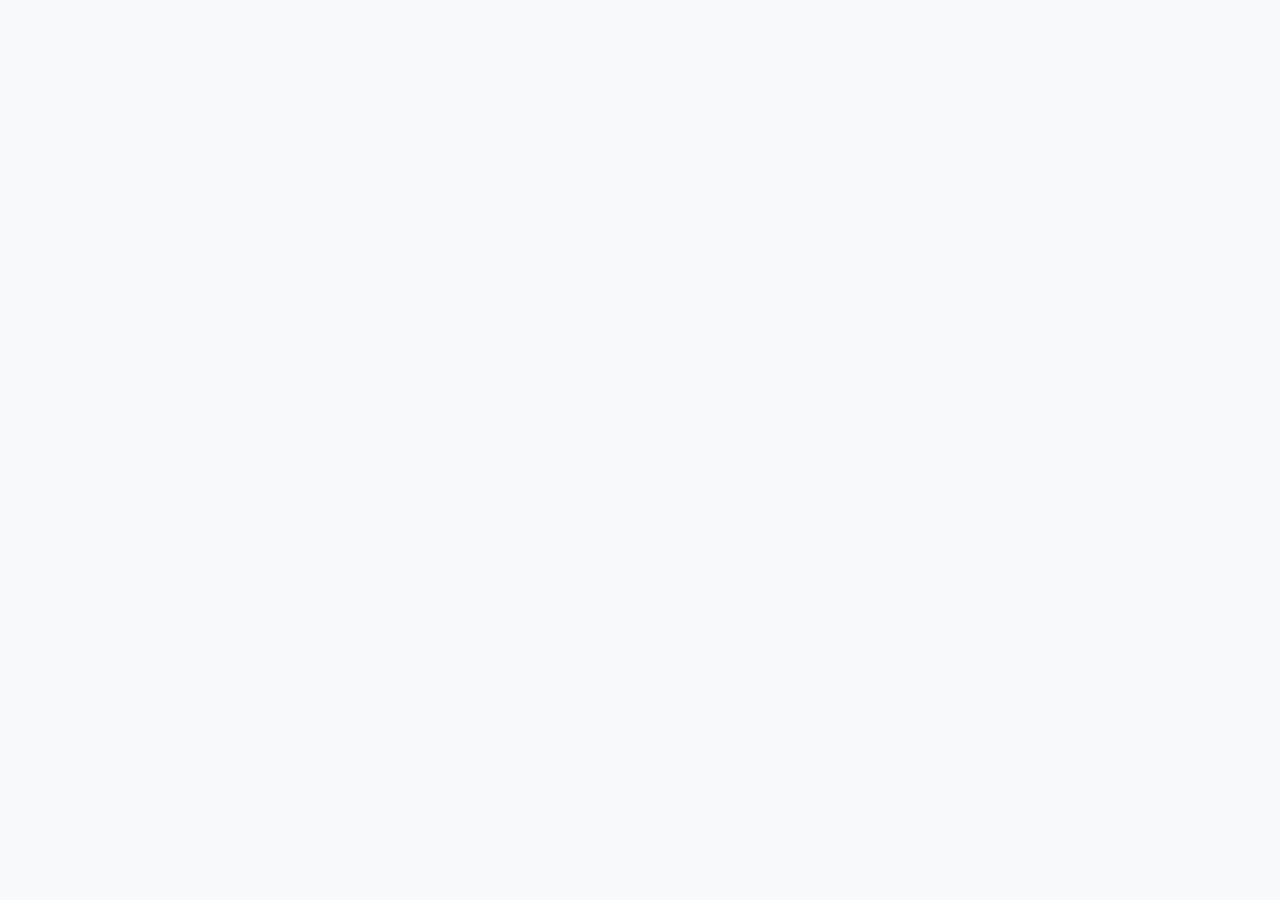
==== commit eb94d5e8: "index.html" ====
--- a/index.html
+++ b/index.html
@@ -3,14 +3,14 @@
 <head>
     <meta charset="UTF-8">
     <meta name="viewport" content="width=device-width, initial-scale=1.0">
-    <title>Asociación Peña del Verraco — Torralba de Oropesa</title>
+    <title>Asociación Cultural El Verraco — Torralba de Oropesa</title>
     <!-- Google Fonts -->
     <link rel="preconnect" href="https://fonts.googleapis.com">
     <link rel="preconnect" href="https://fonts.gstatic.com" crossorigin>
     <link href="https://fonts.googleapis.com/css2?family=Inter:wght@300;400;500;600;700&family=Montserrat:wght@600;700;800&display=swap" rel="stylesheet">
     <style>
         :root {
-            /* PALETA EXTRAÍDA DEL ESCUDO DE TORRALBA */
+            /* PALETA OFICIAL ESCUDO DE TORRALBA DE OROPESA */
             --blue-primary: #00509d;
             --blue-hover: #003f7a;
             --blue-light: #e8f1f9;
@@ -58,7 +58,7 @@
         }
 
         .navbar-brand {
-            font-size: 1.25rem;
+            font-size: 1.2rem;
             font-weight: 800;
             color: #ffffff;
             text-decoration: none;
@@ -72,7 +72,7 @@
             color: var(--blue-primary);
             padding: 2px 8px;
             border-radius: 4px;
-            font-size: 0.85rem;
+            font-size: 0.8rem;
         }
 
         .nav-links {
@@ -259,18 +259,14 @@
             text-align: center;
         }
 
-        .btn:hover {
-            background-color: var(--blue-hover);
-        }
+        .btn:hover { background-color: var(--blue-hover); }
 
         .btn-gold {
             background-color: var(--gold-accent);
             color: var(--text-dark);
         }
 
-        .btn-gold:hover {
-            background-color: #e5a400;
-        }
+        .btn-gold:hover { background-color: #e5a400; }
 
         .btn-outline {
             background: transparent;
@@ -278,9 +274,7 @@
             color: white;
         }
 
-        .btn-outline:hover {
-            background: rgba(255, 255, 255, 0.15);
-        }
+        .btn-outline:hover { background: rgba(255, 255, 255, 0.15); }
 
         .input-field {
             width: 100%;
@@ -298,341 +292,64 @@
             border-color: var(--blue-primary);
         }
 
-        /* --- JUNTA DIRECTIVA --- */
-        .grid-junta {
-            display: grid;
-            grid-template-columns: repeat(auto-fit, minmax(200px, 1fr));
+        /* --- ESTATUTOS RIGUROSOS Y OFICIALES --- */
+        .official-seal-box {
+            background: var(--blue-light);
+            border: 1px solid var(--blue-primary);
+            border-radius: 8px;
+            padding: 20px;
+            margin-bottom: 25px;
+            display: flex;
+            align-items: center;
             gap: 20px;
         }
 
-        .member-card {
+        .seal-icon {
+            font-size: 2.5rem;
+        }
+
+        .estatuto-capitulo {
             background: var(--surface-card);
             border: 1px solid var(--border-color);
-            border-top: 4px solid var(--blue-primary);
             border-radius: 8px;
-            padding: 25px 15px;
-            text-align: center;
+            margin-bottom: 20px;
+            overflow: hidden;
             box-shadow: var(--shadow-sm);
         }
 
-        .member-avatar {
-            font-size: 2rem;
-            background: var(--blue-light);
-            width: 65px;
-            height: 65px;
-            line-height: 65px;
-            border-radius: 50%;
-            margin: 0 auto 15px auto;
-            border: 2px solid var(--blue-primary);
-        }
-
-        /* --- PANEL DE GESTIÓN (DASHBOARD) --- */
-        .dashboard-container {
-            background: var(--surface-card);
-            border: 1px solid var(--border-color);
-            border-radius: 10px;
-            padding: 30px;
-            box-shadow: var(--shadow-md);
-        }
-
-        .dashboard-nav {
-            display: flex;
-            gap: 10px;
-            border-bottom: 2px solid var(--border-color);
+        .capitulo-header {
+            background: var(--blue-primary);
+            color: #ffffff;
+            padding: 16px 20px;
+            font-size: 1.1rem;
+            font-weight: 700;
+            cursor: pointer;
+            display: flex;
+            justify-content: space-between;
+            align-items: center;
+        }
+
+        .capitulo-content {
+            padding: 20px;
+        }
+
+        .articulo-item {
+            margin-bottom: 18px;
             padding-bottom: 15px;
-            margin-bottom: 25px;
-            flex-wrap: wrap;
-        }
-
-        .tab-btn {
-            background: var(--bg-body);
-            color: var(--text-muted);
-            border: 1px solid var(--border-color);
-            padding: 10px 18px;
-            border-radius: 6px;
-            font-weight: 700;
-            cursor: pointer;
-            transition: all 0.2s;
-        }
-
-        .tab-btn.active {
-            background: var(--blue-primary);
-            color: #fff;
-            border-color: var(--blue-primary);
-        }
-
-        .admin-panel {
-            display: none;
-        }
-
-        .admin-panel.active {
-            display: block;
-        }
-
-        .resource-box {
-            background: var(--blue-light);
-            border: 2px dashed var(--blue-primary);
-            padding: 25px;
-            border-radius: 8px;
-            text-align: center;
-            text-decoration: none;
-            color: inherit;
-            display: block;
-            transition: 0.2s;
-        }
-
-        .resource-box:hover {
-            background: #dbeafe;
-            transform: translateY(-2px);
-        }
-
-        /* --- RESPONSIVE --- */
-        @media(max-width: 768px) {
-            .navbar { flex-direction: column; gap: 12px; padding: 15px; text-align: center; }
-            .nav-links { justify-content: center; }
-            .hero h1 { font-size: 2.1rem; }
-        }
-    </style>
-</head>
-<body>
-
-    <!-- MENÚ DE NAVEGACIÓN -->
-    <nav class="navbar">
-        <a href="#" class="navbar-brand" onclick="showSection('inicio')">
-            🐗 Peña del Verraco <span>Torralba</span>
-        </a>
-        <div class="nav-links">
-            <a href="#" id="link-inicio" class="nav-link active" onclick="showSection('inicio')">Inicio</a>
-            <a href="#" id="link-eventos" class="nav-link" onclick="showSection('eventos')">Agenda</a>
-            <a href="#" id="link-junta" class="nav-link" onclick="showSection('junta')">Directiva</a>
-            <a href="#" id="link-normativa" class="nav-link" onclick="showSection('normativa')">Estatutos</a>
-            <a href="#" id="link-gestion" class="nav-link" onclick="showSection('gestion')">Gestión Interna</a>
-        </div>
-    </nav>
-
-    <!-- CABECERA HERO -->
-    <header class="hero">
-        <div class="hero-content">
-            <span class="hero-badge">Torralba de Oropesa • Fiestas 2026</span>
-            <h1>Asociación Cultural Peña del Verraco</h1>
-            <p>Portal oficial de comunicación, actividades y gestión transparente para los socios.</p>
-            <div style="display: flex; gap: 12px; justify-content: center; flex-wrap: wrap;">
-                <button class="btn btn-gold" onclick="showSection('eventos')">Ver Programa de Eventos</button>
-                <button class="btn btn-outline" onclick="showSection('gestion')">Acceso Directiva</button>
-            </div>
-        </div>
-    </header>
-
-    <div class="container">
-
-        <!-- SECCIÓN INICIO -->
-        <div id="inicio" class="section active">
-            <div class="section-header">
-                <h2 class="section-title">Aviso Destacado</h2>
-                <p class="section-subtitle">Información prioritaria de la junta directiva para todos los socios.</p>
-            </div>
-            
-            <div class="grid" style="max-width: 500px; margin: 0 auto;">
-                <div class="card">
-                    <a href="cena-socios.jpg" target="_blank">
-                        <img src="cena-socios.jpg" alt="Cena de Socios" class="card-img">
-                    </a>
-                    <div class="card-body">
-                        <div>
-                            <span class="tag urgent">⚠️ Confirmar Obligatorio</span>
-                            <h3>Cena de Socios 2026 — Restaurante La Piscina</h3>
-                            <p><strong>Fecha:</strong> Sábado 15 de agosto · 21:30 h.<br>Menú tipo cóctel, barra libre y música hasta las 03:00 h.<br><strong style="color: var(--red-accent);">Plazo límite de confirmación: 9 de agosto.</strong></p>
-                        </div>
-                    </div>
-                </div>
-            </div>
-        </div>
-
-        <!-- SECCIÓN AGENDA / EVENTOS -->
-        <div id="eventos" class="section">
-            <div class="section-header">
-                <h2 class="section-title">Programa de Eventos y Cartelería</h2>
-                <p class="section-subtitle">Haz clic sobre cualquier cartel para ampliar la imagen.</p>
-            </div>
-
-            <div class="grid">
-                <!-- Concurso de Tapas -->
-                <div class="card">
-                    <a href="concurso-tapas.jpeg" target="_blank">
-                        <img src="concurso-tapas.jpeg" alt="Concurso de Tapas" class="card-img">
-                    </a>
-                    <div class="card-body">
-                        <div>
-                            <span class="tag gold">Sábado 8 Agosto</span>
-                            <h3>Concurso de Tapas Libre: ¡La Patata!</h3>
-                            <p>Presentación a las 13:00 h y cata a las 13:30 h. 3 grandes premios y consumición con tapa gratis para cada socio.</p>
-                        </div>
-                    </div>
-                </div>
-
-                <!-- Autos Locos -->
-                <div class="card">
-                    <a href="autos-locos.jpeg" target="_blank">
-                        <img src="autos-locos.jpeg" alt="Autos Locos" class="card-img">
-                    </a>
-                    <div class="card-body">
-                        <div>
-                            <span class="tag">Sábado 8 Agosto</span>
-                            <h3>Vuelven los Autos Locos en Torralba</h3>
-                            <p>Prepara vuestros bólidos más originales y divertidos para la gran bajada. Próximamente bases e inscripciones.</p>
-                        </div>
-                    </div>
-                </div>
-
-                <!-- Cena de Socios -->
-                <div class="card">
-                    <a href="cena-socios.jpg" target="_blank">
-                        <img src="cena-socios.jpg" alt="Cena de Socios" class="card-img">
-                    </a>
-                    <div class="card-body">
-                        <div>
-                            <span class="tag urgent">Sábado 15 Agosto</span>
-                            <h3>Gran Cena de Confraternización</h3>
-                            <p>Cena completa en el Restaurante La Piscina de Oropesa. Recordad avisar alergias e intolerancias con antelación.</p>
-                        </div>
-                    </div>
-                </div>
-            </div>
-        </div>
-
-        <!-- SECCIÓN JUNTA DIRECTIVA -->
-        <div id="junta" class="section">
-            <div class="section-header">
-                <h2 class="section-title">Junta Directiva</h2>
-                <p class="section-subtitle">Representantes de la Asociación Cultural Peña del Verraco.</p>
-            </div>
-
-            <div class="grid-junta">
-                <div class="member-card"><div class="member-avatar">👑</div><h3>Diego</h3><p style="color:var(--blue-primary); font-weight:700; font-size:0.9rem;">Presidente</p></div>
-                <div class="member-card"><div class="member-avatar">🥈</div><h3>Yolanda Cuadrado</h3><p style="color:var(--blue-primary); font-weight:700; font-size:0.9rem;">Vicepresidenta</p></div>
-                <div class="member-card"><div class="member-avatar">📝</div><h3>Gonzalo Nava</h3><p style="color:var(--blue-primary); font-weight:700; font-size:0.9rem;">Secretario</p></div>
-                <div class="member-card"><div class="member-avatar">💰</div><h3>Rocío Olmedo</h3><p style="color:var(--blue-primary); font-weight:700; font-size:0.9rem;">Tesorera</p></div>
-                <div class="member-card"><div class="member-avatar">🤝</div><h3>Marcos Nevado</h3><p style="color:var(--blue-primary); font-weight:700; font-size:0.9rem;">Vocal</p></div>
-                <div class="member-card"><div class="member-avatar">🤝</div><h3>Marcos</h3><p style="color:var(--blue-primary); font-weight:700; font-size:0.9rem;">Vocal</p></div>
-                <div class="member-card"><div class="member-avatar">🤝</div><h3>Emilio</h3><p style="color:var(--blue-primary); font-weight:700; font-size:0.9rem;">Vocal</p></div>
-            </div>
-        </div>
-
-        <!-- SECCIÓN ESTATUTOS -->
-        <div id="normativa" class="section">
-            <div class="section-header">
-                <h2 class="section-title">Estatutos Oficiales</h2>
-                <p class="section-subtitle">Marco normativo de la entidad.</p>
-            </div>
-            <div class="card" style="padding: 25px;">
-                <h3 style="color: var(--blue-primary); margin-bottom: 10px;">Artículo 1: Denominación y Objeto</h3>
-                <p style="color: var(--text-muted);">La Asociación de la Peña del Verraco se constituye como entidad cultural y recreativa sin ánimo de lucro en Torralba de Oropesa, orientada al fomento de las festividades locales y la convivencia de sus socios.</p>
-            </div>
-        </div>
-
-        <!-- SECCIÓN GESTIÓN INTERNA -->
-        <div id="gestion" class="section">
-            <div class="section-header">
-                <h2 class="section-title">Escritorio de Gestión Interna</h2>
-                <p class="section-subtitle">Área de acceso exclusivo para la Junta Directiva.</p>
-            </div>
-
-            <!-- LOGIN -->
-            <div id="login-box" class="card" style="max-width: 420px; margin: 0 auto; padding: 35px 25px; text-align: center;">
-                <div style="font-size: 2.5rem; margin-bottom: 15px;">🔒</div>
-                <h3 style="margin-bottom: 10px;">Acceso Protegido</h3>
-                <p style="font-size: 0.9rem; margin-bottom: 20px; color: var(--text-muted);">Introduce la clave secreta de acceso:</p>
-                <input type="password" id="admin-pass" class="input-field" placeholder="Contraseña...">
-                <button class="btn" onclick="checkPassword()" style="width: 100%;">Ingresar al Panel</button>
-                <p id="login-error" style="color: var(--red-accent); font-size: 0.85rem; margin-top: 15px; display: none; font-weight: 700;">⚠️ Clave incorrecta</p>
-            </div>
-
-            <!-- DASHBOARD OCULTO -->
-            <div id="dashboard-box" class="dashboard-container" style="display: none;">
-                
-                <div class="dashboard-nav">
-                    <button class="tab-btn active" onclick="switchAdminTab('tab-links')">📂 Enlaces Maestros</button>
-                    <button class="tab-btn" onclick="switchAdminTab('tab-votaciones')">🗳️ Votaciones Activas</button>
-                    <button class="tab-btn" onclick="switchAdminTab('tab-cuentas')">📊 Balances y Cuentas</button>
-                </div>
-
-                <!-- Sub-Panel 1: Enlaces -->
-                <div id="tab-links" class="admin-panel active">
-                    <div class="grid">
-                        <a href="https://docs.google.com/spreadsheets/d/1aNNenQc3E_5HzvcqqcxxyveMbG2mJzGl/edit?rtpof=true&gid=540429647#gid=540429647" target="_blank" class="resource-box">
-                            <span style="font-size: 2.5rem;">👥</span>
-                            <h3 style="color: var(--blue-primary); margin: 10px 0 5px 0;">Libro Maestro de Socios</h3>
-                            <p style="color: var(--text-muted); font-size: 0.85rem; margin: 0;">Gestión de cobros, cuotas y altas con Rocío Olmedo.</p>
-                        </a>
-                        <a href="https://docs.google.com/spreadsheets/d/1sDfrrNwYSFY1pFQ6vfoT_BHD8uujr8HiGidAIFfPW3M/edit?gid=1085146374#gid=1085146374" target="_blank" class="resource-box">
-                            <span style="font-size: 2.5rem;">🗂️</span>
-                            <h3 style="color: var(--blue-primary); margin: 10px 0 5px 0;">Cuentas Generales</h3>
-                            <p style="color: var(--text-muted); font-size: 0.85rem; margin: 0;">Presupuestos y gastos de la peña.</p>
-                        </a>
-                    </div>
-                </div>
-
-                <!-- Sub-Panel 2: Votaciones -->
-                <div id="tab-votaciones" class="admin-panel">
-                    <div style="background: var(--blue-light); padding: 20px; border-radius: 8px; border-left: 4px solid var(--blue-primary);">
-                        <div style="display: flex; justify-content: space-between; align-items: center; margin-bottom: 8px;">
-                            <strong style="font-size: 1.05rem; color: var(--blue-primary);">Elección de Orquesta — Fiestas 2026</strong>
-                            <span class="tag gold" style="margin: 0;">En Proceso</span>
-                        </div>
-                        <p style="color: var(--text-muted); font-size: 0.9rem; margin: 0;">Sondeo activo para la contratación musical del sábado noche.</p>
-                    </div>
-                </div>
-
-                <!-- Sub-Panel 3: Cuentas -->
-                <div id="tab-cuentas" class="admin-panel">
-                    <div style="background: var(--bg-body); padding: 20px; border-radius: 8px; border: 1px solid var(--border-color); display: flex; justify-content: space-between; align-items: center; flex-wrap: wrap; gap: 15px;">
-                        <div>
-                            <strong style="color: var(--blue-primary);">Ejercicio Económico 2026 — Primer Trimestre</strong>
-                            <p style="color: var(--text-muted); font-size: 0.85rem; margin-top: 3px;">Auditoría de fondos y caja inicial.</p>
-                        </div>
-                        <a href="https://docs.google.com/spreadsheets/d/1sDfrrNwYSFY1pFQ6vfoT_BHD8uujr8HiGidAIFfPW3M/edit?gid=1085146374#gid=1085146374" target="_blank" class="btn" style="padding: 8px 16px; font-size: 0.85rem;">Ver Excel ↗</a>
-                    </div>
-                </div>
-
-            </div>
-        </div>
-
-    </div>
-
-    <!-- SCRIPTS -->
-    <script>
-        function showSection(sectionId) {
-            document.querySelectorAll('.section').forEach(sec => sec.classList.remove('active'));
-            document.querySelectorAll('.nav-link').forEach(link => link.classList.remove('active'));
-            
-            const target = document.getElementById(sectionId);
-            if (target) target.classList.add('active');
-            
-            const link = document.getElementById('link-' + sectionId);
-            if (link) link.classList.add('active');
-            
-            window.scrollTo({ top: 0, behavior: 'smooth' });
-        }
-
-        function checkPassword() {
-            const pass = document.getElementById('admin-pass').value;
-            if (pass === "verraco2026") {
-                document.getElementById('login-box').style.display = 'none';
-                document.getElementById('dashboard-box').style.display = 'block';
-            } else {
-                document.getElementById('login-error').style.display = 'block';
-            }
-        }
-
-        function switchAdminTab(tabId) {
-            document.querySelectorAll('.admin-panel').forEach(panel => panel.classList.remove('active'));
-            document.querySelectorAll('.tab-btn').forEach(btn => btn.classList.remove('active'));
-            
-            const panel = document.getElementById(tabId);
-            if (panel) panel.classList.add('active');
-            
-            event.target.classList.add('active');
-        }
-    </script>
-</body>
-</html>
+            border-bottom: 1px dashed var(--border-color);
+        }
+
+        .articulo-item:last-child {
+            border-bottom: none;
+            margin-bottom: 0;
+            padding-bottom: 0;
+        }
+
+        .articulo-title {
+            color: var(--blue-primary);
+            font-weight: 700;
+            font-size: 0.98rem;
+            margin-bottom: 6px;
+        }
+
+        .
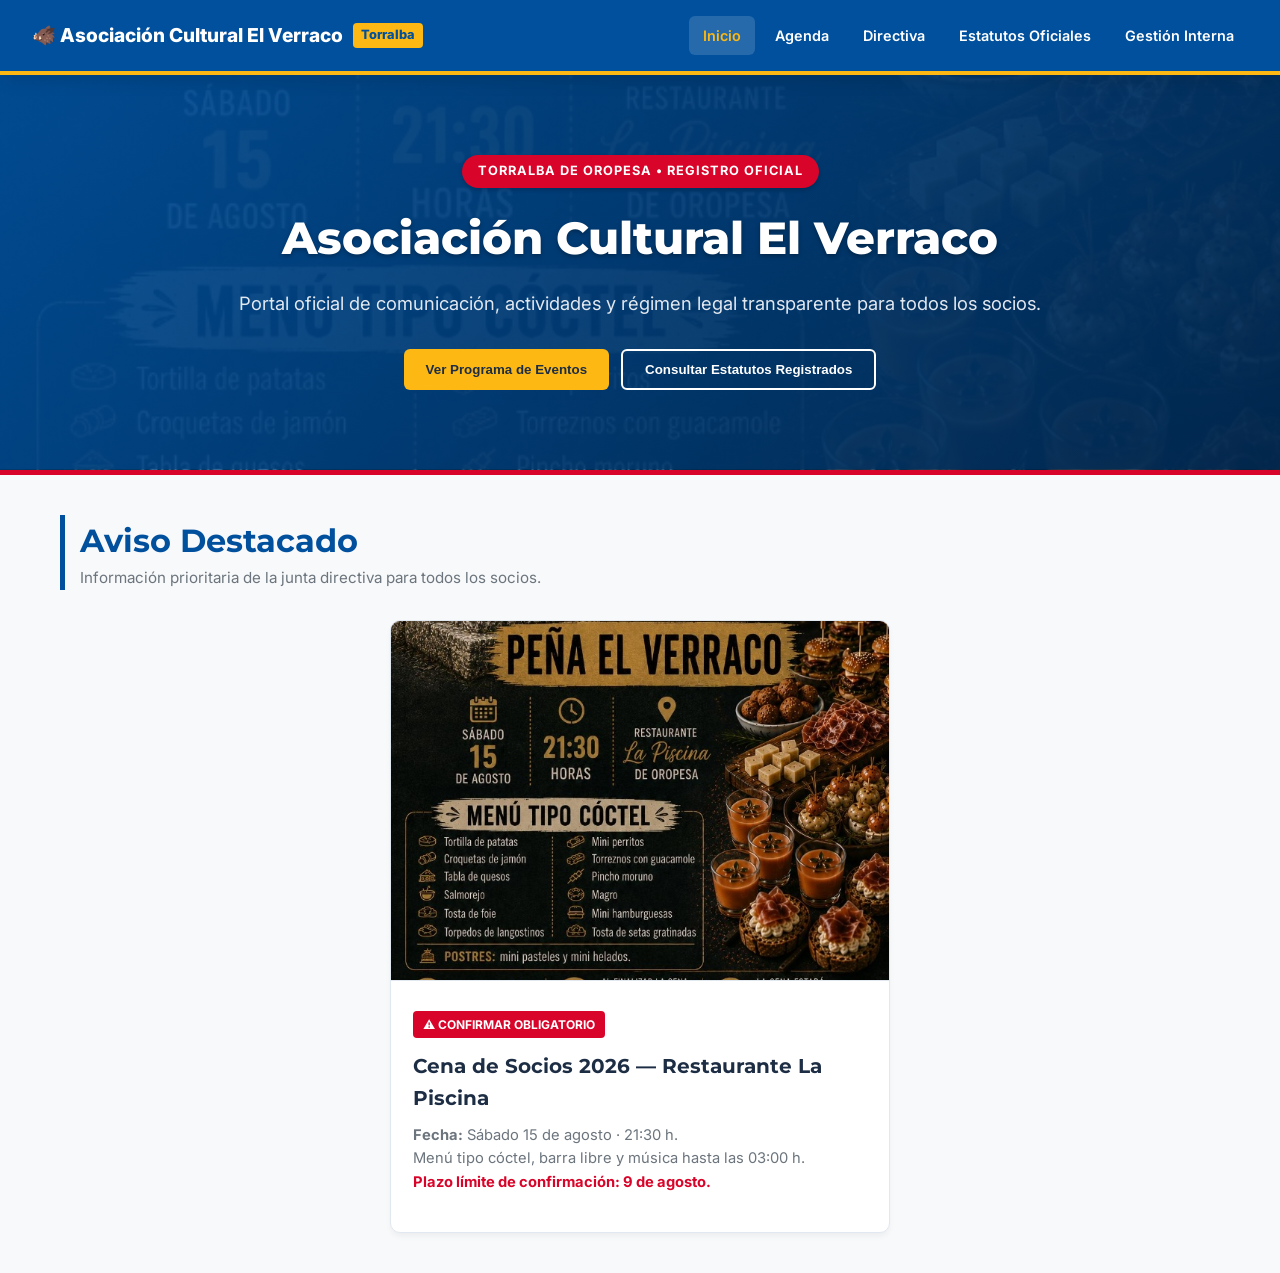
==== commit 81e5656f: "index.html" ====
--- a/index.html
+++ b/index.html
@@ -352,4 +352,471 @@
             margin-bottom: 6px;
         }
 
-        .
+        .articulo-text {
+            color: var(--text-dark);
+            font-size: 0.92rem;
+            text-align: justify;
+        }
+
+        /* --- JUNTA DIRECTIVA --- */
+        .grid-junta {
+            display: grid;
+            grid-template-columns: repeat(auto-fit, minmax(200px, 1fr));
+            gap: 20px;
+        }
+
+        .member-card {
+            background: var(--surface-card);
+            border: 1px solid var(--border-color);
+            border-top: 4px solid var(--blue-primary);
+            border-radius: 8px;
+            padding: 25px 15px;
+            text-align: center;
+            box-shadow: var(--shadow-sm);
+        }
+
+        .member-avatar {
+            font-size: 2rem;
+            background: var(--blue-light);
+            width: 65px;
+            height: 65px;
+            line-height: 65px;
+            border-radius: 50%;
+            margin: 0 auto 15px auto;
+            border: 2px solid var(--blue-primary);
+        }
+
+        /* --- PANEL DE GESTIÓN (DASHBOARD) --- */
+        .dashboard-container {
+            background: var(--surface-card);
+            border: 1px solid var(--border-color);
+            border-radius: 10px;
+            padding: 30px;
+            box-shadow: var(--shadow-md);
+        }
+
+        .dashboard-nav {
+            display: flex;
+            gap: 10px;
+            border-bottom: 2px solid var(--border-color);
+            padding-bottom: 15px;
+            margin-bottom: 25px;
+            flex-wrap: wrap;
+        }
+
+        .tab-btn {
+            background: var(--bg-body);
+            color: var(--text-muted);
+            border: 1px solid var(--border-color);
+            padding: 10px 18px;
+            border-radius: 6px;
+            font-weight: 700;
+            cursor: pointer;
+            transition: all 0.2s;
+        }
+
+        .tab-btn.active {
+            background: var(--blue-primary);
+            color: #fff;
+            border-color: var(--blue-primary);
+        }
+
+        .admin-panel { display: none; }
+        .admin-panel.active { display: block; }
+
+        .resource-box {
+            background: var(--blue-light);
+            border: 2px dashed var(--blue-primary);
+            padding: 25px;
+            border-radius: 8px;
+            text-align: center;
+            text-decoration: none;
+            color: inherit;
+            display: block;
+            transition: 0.2s;
+        }
+
+        .resource-box:hover {
+            background: #dbeafe;
+            transform: translateY(-2px);
+        }
+
+        /* --- RESPONSIVE --- */
+        @media(max-width: 768px) {
+            .navbar { flex-direction: column; gap: 12px; padding: 15px; text-align: center; }
+            .nav-links { justify-content: center; }
+            .hero h1 { font-size: 2.1rem; }
+            .official-seal-box { flex-direction: column; text-align: center; }
+        }
+    </style>
+</head>
+<body>
+
+    <!-- MENÚ DE NAVEGACIÓN -->
+    <nav class="navbar">
+        <a href="#" class="navbar-brand" onclick="showSection('inicio')">
+            🐗 Asociación Cultural El Verraco <span>Torralba</span>
+        </a>
+        <div class="nav-links">
+            <a href="#" id="link-inicio" class="nav-link active" onclick="showSection('inicio')">Inicio</a>
+            <a href="#" id="link-eventos" class="nav-link" onclick="showSection('eventos')">Agenda</a>
+            <a href="#" id="link-junta" class="nav-link" onclick="showSection('junta')">Directiva</a>
+            <a href="#" id="link-normativa" class="nav-link" onclick="showSection('normativa')">Estatutos Oficiales</a>
+            <a href="#" id="link-gestion" class="nav-link" onclick="showSection('gestion')">Gestión Interna</a>
+        </div>
+    </nav>
+
+    <!-- CABECERA HERO -->
+    <header class="hero">
+        <div class="hero-content">
+            <span class="hero-badge">Torralba de Oropesa • Registro Oficial</span>
+            <h1>Asociación Cultural El Verraco</h1>
+            <p>Portal oficial de comunicación, actividades y régimen legal transparente para todos los socios.</p>
+            <div style="display: flex; gap: 12px; justify-content: center; flex-wrap: wrap;">
+                <button class="btn btn-gold" onclick="showSection('eventos')">Ver Programa de Eventos</button>
+                <button class="btn btn-outline" onclick="showSection('normativa')">Consultar Estatutos Registrados</button>
+            </div>
+        </div>
+    </header>
+
+    <div class="container">
+
+        <!-- SECCIÓN INICIO -->
+        <div id="inicio" class="section active">
+            <div class="section-header">
+                <h2 class="section-title">Aviso Destacado</h2>
+                <p class="section-subtitle">Información prioritaria de la junta directiva para todos los socios.</p>
+            </div>
+            
+            <div class="grid" style="max-width: 500px; margin: 0 auto;">
+                <div class="card">
+                    <a href="cena-socios.jpg" target="_blank">
+                        <img src="cena-socios.jpg" alt="Cena de Socios" class="card-img">
+                    </a>
+                    <div class="card-body">
+                        <div>
+                            <span class="tag urgent">⚠️ Confirmar Obligatorio</span>
+                            <h3>Cena de Socios 2026 — Restaurante La Piscina</h3>
+                            <p><strong>Fecha:</strong> Sábado 15 de agosto · 21:30 h.<br>Menú tipo cóctel, barra libre y música hasta las 03:00 h.<br><strong style="color: var(--red-accent);">Plazo límite de confirmación: 9 de agosto.</strong></p>
+                        </div>
+                    </div>
+                </div>
+            </div>
+        </div>
+
+        <!-- SECCIÓN AGENDA / EVENTOS -->
+        <div id="eventos" class="section">
+            <div class="section-header">
+                <h2 class="section-title">Programa de Eventos y Cartelería</h2>
+                <p class="section-subtitle">Haz clic sobre cualquier cartel para ampliar la imagen.</p>
+            </div>
+
+            <div class="grid">
+                <!-- Concurso de Tapas -->
+                <div class="card">
+                    <a href="concurso-tapas.jpeg" target="_blank">
+                        <img src="concurso-tapas.jpeg" alt="Concurso de Tapas" class="card-img">
+                    </a>
+                    <div class="card-body">
+                        <div>
+                            <span class="tag gold">Sábado 8 Agosto</span>
+                            <h3>Concurso de Tapas Libre: ¡La Patata!</h3>
+                            <p>Presentación a las 13:00 h y cata a las 13:30 h. 3 grandes premios y consumición con tapa gratis para cada socio.</p>
+                        </div>
+                    </div>
+                </div>
+
+                <!-- Autos Locos -->
+                <div class="card">
+                    <a href="autos-locos.jpeg" target="_blank">
+                        <img src="autos-locos.jpeg" alt="Autos Locos" class="card-img">
+                    </a>
+                    <div class="card-body">
+                        <div>
+                            <span class="tag">Sábado 8 Agosto</span>
+                            <h3>Vuelven los Autos Locos en Torralba</h3>
+                            <p>Prepara vuestros bólidos más originales y divertidos para la gran bajada. Próximamente bases e inscripciones.</p>
+                        </div>
+                    </div>
+                </div>
+
+                <!-- Cena de Socios -->
+                <div class="card">
+                    <a href="cena-socios.jpg" target="_blank">
+                        <img src="cena-socios.jpg" alt="Cena de Socios" class="card-img">
+                    </a>
+                    <div class="card-body">
+                        <div>
+                            <span class="tag urgent">Sábado 15 Agosto</span>
+                            <h3>Gran Cena de Confraternización</h3>
+                            <p>Cena completa en el Restaurante La Piscina de Oropesa. Recordad avisar alergias e intolerancias con antelación.</p>
+                        </div>
+                    </div>
+                </div>
+            </div>
+        </div>
+
+        <!-- SECCIÓN JUNTA DIRECTIVA -->
+        <div id="junta" class="section">
+            <div class="section-header">
+                <h2 class="section-title">Junta Directiva</h2>
+                <p class="section-subtitle">Representantes de la Asociación Cultural El Verraco.</p>
+            </div>
+
+            <div class="grid-junta">
+                <div class="member-card"><div class="member-avatar">👑</div><h3>Diego</h3><p style="color:var(--blue-primary); font-weight:700; font-size:0.9rem;">Presidente</p></div>
+                <div class="member-card"><div class="member-avatar">🥈</div><h3>Yolanda Cuadrado</h3><p style="color:var(--blue-primary); font-weight:700; font-size:0.9rem;">Vicepresidenta</p></div>
+                <div class="member-card"><div class="member-avatar">📝</div><h3>Gonzalo Nava</h3><p style="color:var(--blue-primary); font-weight:700; font-size:0.9rem;">Secretario</p></div>
+                <div class="member-card"><div class="member-avatar">💰</div><h3>Rocío Olmedo</h3><p style="color:var(--blue-primary); font-weight:700; font-size:0.9rem;">Tesorera</p></div>
+                <div class="member-card"><div class="member-avatar">🤝</div><h3>Marcos Nevado</h3><p style="color:var(--blue-primary); font-weight:700; font-size:0.9rem;">Vocal</p></div>
+                <div class="member-card"><div class="member-avatar">🤝</div><h3>Marcos</h3><p style="color:var(--blue-primary); font-weight:700; font-size:0.9rem;">Vocal</p></div>
+                <div class="member-card"><div class="member-avatar">🤝</div><h3>Emilio</h3><p style="color:var(--blue-primary); font-weight:700; font-size:0.9rem;">Vocal</p></div>
+            </div>
+        </div>
+
+        <!-- SECCIÓN ESTATUTOS OFICIALES (TRANSCRIPCIÓN COMPLETA DEL DOCUMENTO) -->
+        <div id="normativa" class="section">
+            <div class="section-header">
+                <h2 class="section-title">Estatutos Oficiales Registrados</h2>
+                <p class="section-subtitle">Texto íntegro aprobado en Asamblea General e inscrito en la Junta de Comunidades de Castilla-La Mancha.</p>
+            </div>
+
+            <!-- Ficha de Registro Oficial -->
+            <div class="official-seal-box">
+                <div class="seal-icon">🏛️</div>
+                <div>
+                    <h4 style="color: var(--blue-primary); font-size: 1.05rem;">Aprobación y Diligencia Oficial</h4>
+                    <p style="font-size: 0.88rem; color: var(--text-dark); margin-top: 4px;">
+                        Estatutos adaptados a la <strong>Ley Orgánica 1/2002, de 22 de marzo</strong>, reguladora del Derecho de Asociación[cite: 4]. Diligenciados en Torralba de Oropesa el 16 de agosto de 2009[cite: 10] con visado oficial de la Delegación Provincial de Toledo[cite: 4, 10].
+                    </p>
+                </div>
+            </div>
+
+            <!-- Buscador de Artículos -->
+            <input type="text" id="search-estatutos" class="input-field" placeholder="🔍 Buscar artículo o término (ej. cuotas, votación, asamblea, directiva...)" onkeyup="filterEstatutos()">
+
+            <!-- CAPÍTULO PRIMERO -->
+            <div class="estatuto-capitulo">
+                <div class="capitulo-header" onclick="toggleCapitulo('cap1')">
+                    <span>CAPÍTULO PRIMERO: De la Asociación en General</span>
+                    <span id="icon-cap1">▼</span>
+                </div>
+                <div class="capitulo-content" id="cap1">
+                    <div class="articulo-item">
+                        <div class="articulo-title">Artículo 1º. Constitución y Régimen Legal</div>
+                        <div class="articulo-text">Se constituye la Asociación sin ánimo de lucro denominada <strong>ASOCIACIÓN CULTURAL EL VERRACO</strong>, que se regirá por la Constitución, la Ley Orgánica 1/2002, de 22 de marzo, reguladora del Derecho de Asociación y por los presentes Estatutos[cite: 4].</div>
+                    </div>
+                    <div class="articulo-item">
+                        <div class="articulo-title">Artículo 2º. Domicilio Social</div>
+                        <div class="articulo-text">La Asociación tendrá su domicilio en la localidad de <strong>Torralba de Oropesa</strong> (provincia de Toledo), en la Plaza de La Constitución, número 1[cite: 4].</div>
+                    </div>
+                    <div class="articulo-item">
+                        <div class="articulo-title">Artículo 3º. Duración y Ámbito Territorial</div>
+                        <div class="articulo-text">La Asociación tendrá una duración indefinida y realizará principalmente sus actividades en el Municipio y Región de Castilla-La Mancha[cite: 4].</div>
+                    </div>
+                    <div class="articulo-item">
+                        <div class="articulo-title">Artículo 4º. Fines Principales</div>
+                        <div class="articulo-text">Estimular a los socios y organizar actividades. Fomentar las tradiciones y cultura de nuestra localidad[cite: 4].</div>
+                    </div>
+                    <div class="articulo-item">
+                        <div class="articulo-title">Artículo 5º. Actividades</div>
+                        <div class="articulo-text">Viajes culturales, colaboración junto con el Ayuntamiento en actividades en las Fiestas Patronales, Carnavales, Navidad y ayuda a los necesitados[cite: 4]. Los posibles beneficios obtenidos se destinarán exclusivamente al cumplimiento de estos fines sin reparto entre asociados[cite: 4].</div>
+                    </div>
+                </div>
+            </div>
+
+            <!-- CAPÍTULO SEGUNDO -->
+            <div class="estatuto-capitulo">
+                <div class="capitulo-header" onclick="toggleCapitulo('cap2')">
+                    <span>CAPÍTULO SEGUNDO: Órganos Directivos y de Administración</span>
+                    <span id="icon-cap2">▼</span>
+                </div>
+                <div class="capitulo-content" id="cap2">
+                    <div class="articulo-item">
+                        <div class="articulo-title">Artículo 6º al 9º. Asamblea General</div>
+                        <div class="articulo-text">La Asamblea General es el órgano supremo de gobierno[cite: 5]. Se reunirá obligatoriamente en sesión ordinaria una vez al año[cite: 5]. Las convocatorias se harán con al menos 15 días de antelación[cite: 5]. Los acuerdos se adoptarán por mayoría simple de los presentes o representados[cite: 5].</div>
+                    </div>
+                    <div class="articulo-item">
+                        <div class="articulo-title">Artículo 10º a 17º. Junta Directiva y Cargos</div>
+                        <div class="articulo-text">La Junta Directiva se compone de Presidente, Secretario, Tesorero y Vocales[cite: 5]. Los cargos serán gratuitos, elegidos por la Asamblea General por un período de <strong>dos años</strong>, pudiendo ser reelegidos[cite: 6]. El Presidente ostenta la representación legal y voto de calidad[cite: 6].</div>
+                    </div>
+                </div>
+            </div>
+
+            <!-- CAPÍTULO TERCERO -->
+            <div class="estatuto-capitulo">
+                <div class="capitulo-header" onclick="toggleCapitulo('cap3')">
+                    <span>CAPÍTULO TERCERO: De los Socios, Derechos y Deberes</span>
+                    <span id="icon-cap3">▼</span>
+                </div>
+                <div class="capitulo-content" id="cap3">
+                    <div class="articulo-item">
+                        <div class="articulo-title">Artículo 19º. Miembros y Edad de Ingreso</div>
+                        <div class="articulo-text">Podrán ser miembros las personas físicas con capacidad de obrar[cite: 7]. Los menores no emancipados de más de <strong>14 años</strong> necesitarán el consentimiento documentalmente acreditado de quienes suplan su capacidad[cite: 7].</div>
+                    </div>
+                    <div class="articulo-item">
+                        <div class="articulo-title">Artículo 21º y 22º. Derechos y Deberes</div>
+                        <div class="articulo-text">
+                            <strong>Derechos:</strong> Participar en actividades, ejercer voto en Asambleas e información sobre estados de cuentas[cite: 7, 8].<br>
+                            <strong>Deberes:</strong> Compartir las finalidades, pagar las cuotas y derramas acordadas y acatar los acuerdos válidos[cite: 8].
+                        </div>
+                    </div>
+                </div>
+            </div>
+
+            <!-- CAPÍTULO CUARTO Y QUINTO -->
+            <div class="estatuto-capitulo">
+                <div class="capitulo-header" onclick="toggleCapitulo('cap4')">
+                    <span>CAPÍTULOS IV Y V: Régimen Contable, Documental y Recursos</span>
+                    <span id="icon-cap4">▼</span>
+                </div>
+                <div class="capitulo-content" id="cap4">
+                    <div class="articulo-item">
+                        <div class="articulo-title">Artículo 24º. Libros Obligatorios</div>
+                        <div class="articulo-text">La Asociación dispondrá de: a) Relación actualizada de asociados, b) Contabilidad regular, c) Memoria de actividades, d) Inventario de bienes y e) Libro de Actas[cite: 8].</div>
+                    </div>
+                    <div class="articulo-item">
+                        <div class="articulo-title">Artículo 25º y 26º. Cierre del Ejercicio y Recursos</div>
+                        <div class="articulo-text">
+                            La fecha de cierre del ejercicio asociativo será el día <strong>19 de agosto de cada año</strong>[cite: 8]. Los recursos económicos se integran por cuotas de entrada, cuotas periódicas, subvenciones, legados e ingresos de actividades exentas[cite: 9].
+                        </div>
+                    </div>
+                </div>
+            </div>
+
+        </div>
+
+        <!-- SECCIÓN GESTIÓN INTERNA -->
+        <div id="gestion" class="section">
+            <div class="section-header">
+                <h2 class="section-title">Escritorio de Gestión Interna</h2>
+                <p class="section-subtitle">Área de acceso exclusivo para la Junta Directiva.</p>
+            </div>
+
+            <!-- LOGIN -->
+            <div id="login-box" class="card" style="max-width: 420px; margin: 0 auto; padding: 35px 25px; text-align: center;">
+                <div style="font-size: 2.5rem; margin-bottom: 15px;">🔒</div>
+                <h3 style="margin-bottom: 10px;">Acceso Protegido</h3>
+                <p style="font-size: 0.9rem; margin-bottom: 20px; color: var(--text-muted);">Introduce la clave secreta de acceso:</p>
+                <input type="password" id="admin-pass" class="input-field" placeholder="Contraseña...">
+                <button class="btn" onclick="checkPassword()" style="width: 100%;">Ingresar al Panel</button>
+                <p id="login-error" style="color: var(--red-accent); font-size: 0.85rem; margin-top: 15px; display: none; font-weight: 700;">⚠️ Clave incorrecta</p>
+            </div>
+
+            <!-- DASHBOARD OCULTO -->
+            <div id="dashboard-box" class="dashboard-container" style="display: none;">
+                
+                <div class="dashboard-nav">
+                    <button class="tab-btn active" onclick="switchAdminTab('tab-links')">📂 Enlaces Maestros</button>
+                    <button class="tab-btn" onclick="switchAdminTab('tab-votaciones')">🗳️ Votaciones Activas</button>
+                    <button class="tab-btn" onclick="switchAdminTab('tab-cuentas')">📊 Balances y Cuentas</button>
+                </div>
+
+                <!-- Sub-Panel 1: Enlaces -->
+                <div id="tab-links" class="admin-panel active">
+                    <div class="grid">
+                        <a href="https://docs.google.com/spreadsheets/d/1aNNenQc3E_5HzvcqqcxxyveMbG2mJzGl/edit?rtpof=true&gid=540429647#gid=540429647" target="_blank" class="resource-box">
+                            <span style="font-size: 2.5rem;">👥</span>
+                            <h3 style="color: var(--blue-primary); margin: 10px 0 5px 0;">Libro Maestro de Socios</h3>
+                            <p style="color: var(--text-muted); font-size: 0.85rem; margin: 0;">Gestión de cobros, cuotas y altas con Rocío Olmedo.</p>
+                        </a>
+                        <a href="https://docs.google.com/spreadsheets/d/1sDfrrNwYSFY1pFQ6vfoT_BHD8uujr8HiGidAIFfPW3M/edit?gid=1085146374#gid=1085146374" target="_blank" class="resource-box">
+                            <span style="font-size: 2.5rem;">🗂️</span>
+                            <h3 style="color: var(--blue-primary); margin: 10px 0 5px 0;">Cuentas Generales</h3>
+                            <p style="color: var(--text-muted); font-size: 0.85rem; margin: 0;">Presupuestos y gastos de la peña.</p>
+                        </a>
+                    </div>
+                </div>
+
+                <!-- Sub-Panel 2: Votaciones -->
+                <div id="tab-votaciones" class="admin-panel">
+                    <div style="background: var(--blue-light); padding: 20px; border-radius: 8px; border-left: 4px solid var(--blue-primary);">
+                        <div style="display: flex; justify-content: space-between; align-items: center; margin-bottom: 8px;">
+                            <strong style="font-size: 1.05rem; color: var(--blue-primary);">Elección de Orquesta — Fiestas 2026</strong>
+                            <span class="tag gold" style="margin: 0;">En Proceso</span>
+                        </div>
+                        <p style="color: var(--text-muted); font-size: 0.9rem; margin: 0;">Sondeo activo para la contratación musical del sábado noche.</p>
+                    </div>
+                </div>
+
+                <!-- Sub-Panel 3: Cuentas -->
+                <div id="tab-cuentas" class="admin-panel">
+                    <div style="background: var(--bg-body); padding: 20px; border-radius: 8px; border: 1px solid var(--border-color); display: flex; justify-content: space-between; align-items: center; flex-wrap: wrap; gap: 15px;">
+                        <div>
+                            <strong style="color: var(--blue-primary);">Ejercicio Económico 2026 — Primer Trimestre</strong>
+                            <p style="color: var(--text-muted); font-size: 0.85rem; margin-top: 3px;">Auditoría de fondos y caja inicial.</p>
+                        </div>
+                        <a href="https://docs.google.com/spreadsheets/d/1sDfrrNwYSFY1pFQ6vfoT_BHD8uujr8HiGidAIFfPW3M/edit?gid=1085146374#gid=1085146374" target="_blank" class="btn" style="padding: 8px 16px; font-size: 0.85rem;">Ver Excel ↗</a>
+                    </div>
+                </div>
+
+            </div>
+        </div>
+
+    </div>
+
+    <!-- SCRIPTS -->
+    <script>
+        function showSection(sectionId) {
+            document.querySelectorAll('.section').forEach(sec => sec.classList.remove('active'));
+            document.querySelectorAll('.nav-link').forEach(link => link.classList.remove('active'));
+            
+            const target = document.getElementById(sectionId);
+            if (target) target.classList.add('active');
+            
+            const link = document.getElementById('link-' + sectionId);
+            if (link) link.classList.add('active');
+            
+            window.scrollTo({ top: 0, behavior: 'smooth' });
+        }
+
+        function checkPassword() {
+            const pass = document.getElementById('admin-pass').value;
+            if (pass === "verraco2026") {
+                document.getElementById('login-box').style.display = 'none';
+                document.getElementById('dashboard-box').style.display = 'block';
+            } else {
+                document.getElementById('login-error').style.display = 'block';
+            }
+        }
+
+        function switchAdminTab(tabId) {
+            document.querySelectorAll('.admin-panel').forEach(panel => panel.classList.remove('active'));
+            document.querySelectorAll('.tab-btn').forEach(btn => btn.classList.remove('active'));
+            
+            const panel = document.getElementById(tabId);
+            if (panel) panel.classList.add('active');
+            
+            event.target.classList.add('active');
+        }
+
+        // --- FUNCIONALIDAD DESPLEGABLE ESTATUTOS ---
+        function toggleCapitulo(capId) {
+            const content = document.getElementById(capId);
+            const icon = document.getElementById('icon-' + capId);
+            if (content.style.display === "none") {
+                content.style.display = "block";
+                icon.textContent = "▼";
+            } else {
+                content.style.display = "none";
+                icon.textContent = "▲";
+            }
+        }
+
+        // --- FILTRO DE BÚSQUEDA EN ESTATUTOS ---
+        function filterEstatutos() {
+            const input = document.getElementById('search-estatutos').value.toLowerCase();
+            const articulos = document.querySelectorAll('.articulo-item');
+            
+            articulos.forEach(art => {
+                const text = art.textContent.toLowerCase();
+                if (text.includes(input)) {
+                    art.style.display = "block";
+                } else {
+                    art.style.display = "none";
+                }
+            });
+        }
+    </script>
+</body>
+</html>
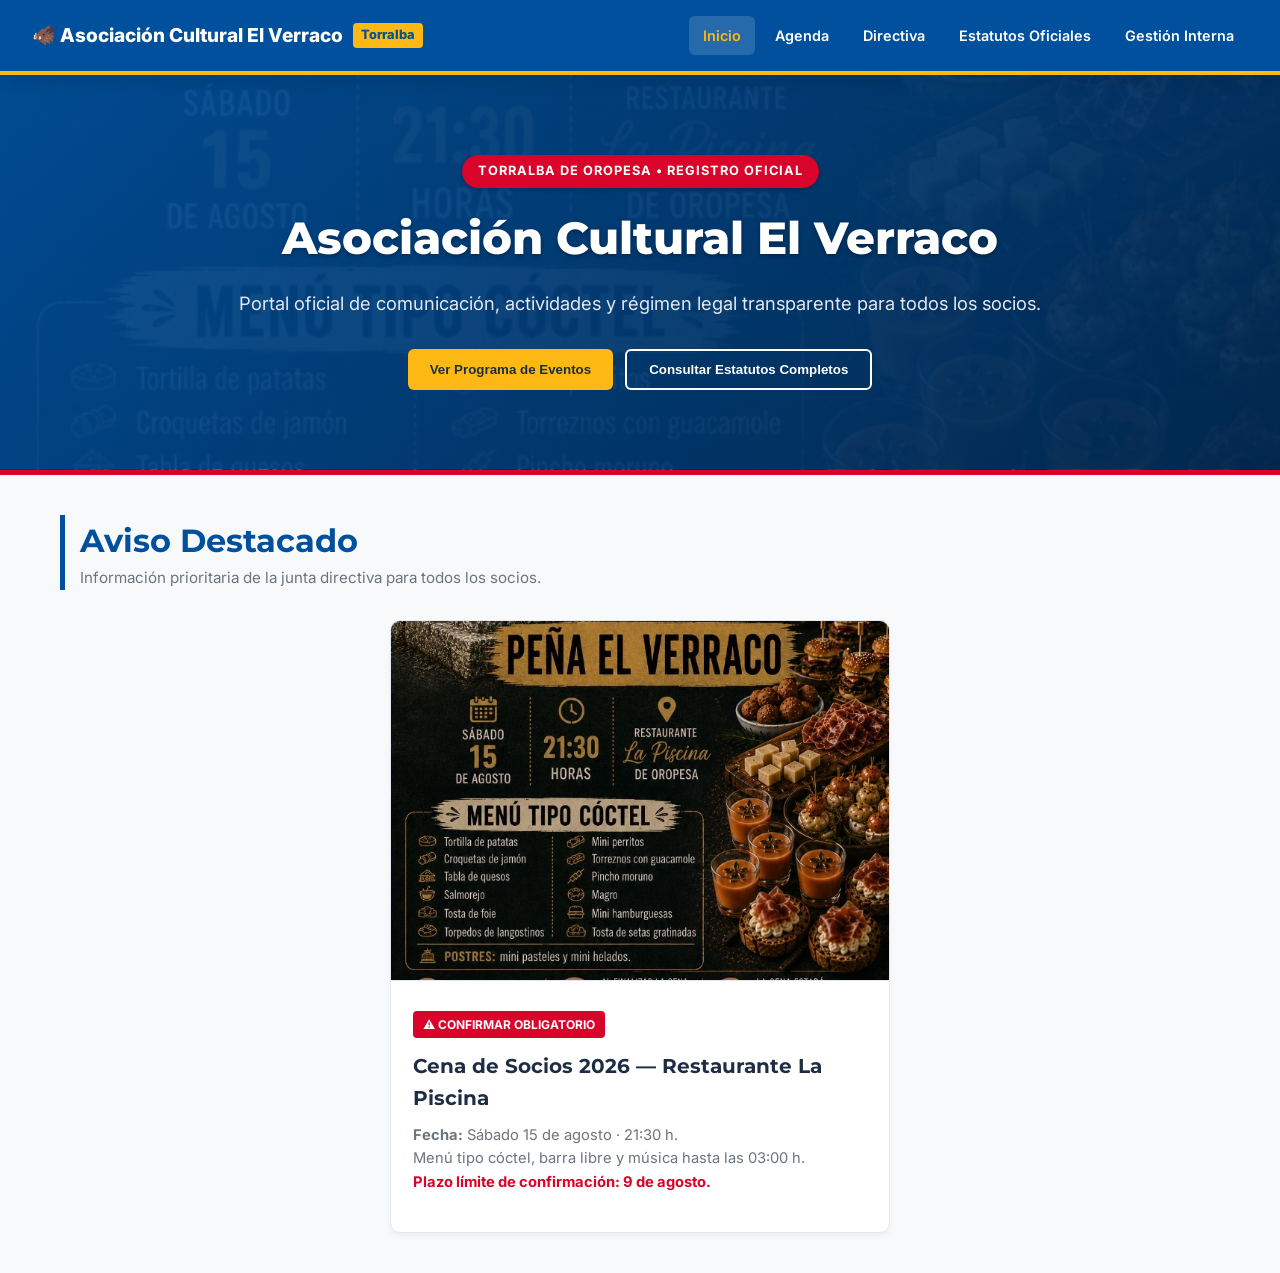
==== commit 341833ac: "Update index.html" ====
--- a/index.html
+++ b/index.html
@@ -292,7 +292,7 @@
             border-color: var(--blue-primary);
         }
 
-        /* --- ESTATUTOS RIGUROSOS Y OFICIALES --- */
+        /* --- ESTATUTOS RIGUROSOS Y COMPLETOS --- */
         .official-seal-box {
             background: var(--blue-light);
             border: 1px solid var(--blue-primary);
@@ -304,9 +304,7 @@
             gap: 20px;
         }
 
-        .seal-icon {
-            font-size: 2.5rem;
-        }
+        .seal-icon { font-size: 2.5rem; }
 
         .estatuto-capitulo {
             background: var(--surface-card);
@@ -329,9 +327,7 @@
             align-items: center;
         }
 
-        .capitulo-content {
-            padding: 20px;
-        }
+        .capitulo-content { padding: 20px; }
 
         .articulo-item {
             margin-bottom: 18px;
@@ -356,6 +352,15 @@
             color: var(--text-dark);
             font-size: 0.92rem;
             text-align: justify;
+        }
+
+        .articulo-text ul {
+            padding-left: 20px;
+            margin-top: 5px;
+        }
+
+        .articulo-text li {
+            margin-bottom: 4px;
         }
 
         /* --- JUNTA DIRECTIVA --- */
@@ -386,7 +391,7 @@
             border: 2px solid var(--blue-primary);
         }
 
-        /* --- PANEL DE GESTIÓN (DASHBOARD) --- */
+        /* --- PANEL DE GESTIÓN --- */
         .dashboard-container {
             background: var(--surface-card);
             border: 1px solid var(--border-color);
@@ -474,7 +479,7 @@
             <p>Portal oficial de comunicación, actividades y régimen legal transparente para todos los socios.</p>
             <div style="display: flex; gap: 12px; justify-content: center; flex-wrap: wrap;">
                 <button class="btn btn-gold" onclick="showSection('eventos')">Ver Programa de Eventos</button>
-                <button class="btn btn-outline" onclick="showSection('normativa')">Consultar Estatutos Registrados</button>
+                <button class="btn btn-outline" onclick="showSection('normativa')">Consultar Estatutos Completos</button>
             </div>
         </div>
     </header>
@@ -574,11 +579,11 @@
             </div>
         </div>
 
-        <!-- SECCIÓN ESTATUTOS OFICIALES (TRANSCRIPCIÓN COMPLETA DEL DOCUMENTO) -->
+        <!-- SECCIÓN ESTATUTOS OFICIALES ÍNTEGROS (TEXTO COMPLETO DE LOS DOCUMENTOS) -->
         <div id="normativa" class="section">
             <div class="section-header">
-                <h2 class="section-title">Estatutos Oficiales Registrados</h2>
-                <p class="section-subtitle">Texto íntegro aprobado en Asamblea General e inscrito en la Junta de Comunidades de Castilla-La Mancha.</p>
+                <h2 class="section-title">Estatutos Oficiales Registrados (Texto Íntegro)</h2>
+                <p class="section-subtitle">Transcripción completa de los artículos aprobados e inscritos en la Junta de Comunidades de Castilla-La Mancha.</p>
             </div>
 
             <!-- Ficha de Registro Oficial -->
@@ -593,34 +598,33 @@
             </div>
 
             <!-- Buscador de Artículos -->
-            <input type="text" id="search-estatutos" class="input-field" placeholder="🔍 Buscar artículo o término (ej. cuotas, votación, asamblea, directiva...)" onkeyup="filterEstatutos()">
+            <input type="text" id="search-estatutos" class="input-field" placeholder="🔍 Buscar por artículo, palabra clave o contenido (ej. cuotas, asamblea, directiva, disolución...)" onkeyup="filterEstatutos()">
 
             <!-- CAPÍTULO PRIMERO -->
             <div class="estatuto-capitulo">
                 <div class="capitulo-header" onclick="toggleCapitulo('cap1')">
-                    <span>CAPÍTULO PRIMERO: De la Asociación en General</span>
+                    <span>CAPÍTULO PRIMERO: Constitución, Domicilio, Fines y Actividades</span>
                     <span id="icon-cap1">▼</span>
                 </div>
                 <div class="capitulo-content" id="cap1">
                     <div class="articulo-item">
-                        <div class="articulo-title">Artículo 1º. Constitución y Régimen Legal</div>
-                        <div class="articulo-text">Se constituye la Asociación sin ánimo de lucro denominada <strong>ASOCIACIÓN CULTURAL EL VERRACO</strong>, que se regirá por la Constitución, la Ley Orgánica 1/2002, de 22 de marzo, reguladora del Derecho de Asociación y por los presentes Estatutos[cite: 4].</div>
-                    </div>
-                    <div class="articulo-item">
-                        <div class="articulo-title">Artículo 2º. Domicilio Social</div>
-                        <div class="articulo-text">La Asociación tendrá su domicilio en la localidad de <strong>Torralba de Oropesa</strong> (provincia de Toledo), en la Plaza de La Constitución, número 1[cite: 4].</div>
-                    </div>
-                    <div class="articulo-item">
-                        <div class="articulo-title">Artículo 3º. Duración y Ámbito Territorial</div>
-                        <div class="articulo-text">La Asociación tendrá una duración indefinida y realizará principalmente sus actividades en el Municipio y Región de Castilla-La Mancha[cite: 4].</div>
-                    </div>
-                    <div class="articulo-item">
-                        <div class="articulo-title">Artículo 4º. Fines Principales</div>
-                        <div class="articulo-text">Estimular a los socios y organizar actividades. Fomentar las tradiciones y cultura de nuestra localidad[cite: 4].</div>
-                    </div>
-                    <div class="articulo-item">
-                        <div class="articulo-title">Artículo 5º. Actividades</div>
-                        <div class="articulo-text">Viajes culturales, colaboración junto con el Ayuntamiento en actividades en las Fiestas Patronales, Carnavales, Navidad y ayuda a los necesitados[cite: 4]. Los posibles beneficios obtenidos se destinarán exclusivamente al cumplimiento de estos fines sin reparto entre asociados[cite: 4].</div>
+                        <div class="articulo-title">Artículo 1º</div>
+                        <div class="articulo-text">Se constituye la Asociación sin ánimo de lucro denominada <strong>ASOCIACIÓN CULTURAL EL VERRACO</strong>, que se regirá por la Constitución, la Ley Orgánica 1/2002, de 22 de marzo, reguladora del Derecho de Asociación (B.O.E. núm. 73, del día 26), el resto del ordenamiento jurídico aplicable y por los presentes Estatutos[cite: 4]. La organización interna y funcionamiento de la Asociación, que también se llevarán a cabo dentro del marco de las normas citadas, son democráticos y con pleno respeto al pluralismo[cite: 4].</div>
+                    </div>
+                    <div class="articulo-item">
+                        <div class="articulo-title">Artículo 2º (Domicilio y Ámbito)</div>
+                        <div class="articulo-text">La Asociación tendrá su domicilio en la localidad de <strong>Torralba de Oropesa</strong> (provincia de Toledo), en la plaza de La Constitución, número 1[cite: 4]. Tendrá una duración indefinida y realizará principalmente sus actividades en el Municipio y Región Castilla La Mancha[cite: 4].</div>
+                    </div>
+                    <div class="articulo-item">
+                        <div class="articulo-title">Artículo 3º y 4º (Fines)</div>
+                        <div class="articulo-text">La Asociación pretende desarrollar los siguientes fines: estimular a los socios y organizar actividades, fomentando las tradiciones y cultura de nuestra localidad[cite: 4].</div>
+                    </div>
+                    <div class="articulo-item">
+                        <div class="articulo-title">Artículo 5º (Actividades y Beneficios)</div>
+                        <div class="articulo-text">
+                            Para el cumplimiento de estos fines la asociación realizará las siguientes actividades: viajes culturales, colaboración junto con el Ayuntamiento en actividades en las fiestas patronales, carnavales, navidad y ayuda a los necesitados[cite: 4].<br>
+                            Los posibles beneficios obtenidos por la asociación, derivado del ejercicio de actividades económicas, incluidas las prestaciones de servicios, deberán destinarse, exclusivamente, al cumplimiento de los fines mencionados, sin que quepa en ningún caso su reparto entre los asociados ni entre sus cónyuges o personas que convivan con aquellos con análoga relación de afectividad, ni entre sus parientes, ni su cesión gratuita a personas físicas o jurídicas con interés lucrativo[cite: 4].
+                        </div>
                     </div>
                 </div>
             </div>
@@ -628,17 +632,56 @@
             <!-- CAPÍTULO SEGUNDO -->
             <div class="estatuto-capitulo">
                 <div class="capitulo-header" onclick="toggleCapitulo('cap2')">
-                    <span>CAPÍTULO SEGUNDO: Órganos Directivos y de Administración</span>
+                    <span>CAPÍTULO SEGUNDO: De los Órganos Directivos y de la Forma de Administración</span>
                     <span id="icon-cap2">▼</span>
                 </div>
                 <div class="capitulo-content" id="cap2">
                     <div class="articulo-item">
-                        <div class="articulo-title">Artículo 6º al 9º. Asamblea General</div>
-                        <div class="articulo-text">La Asamblea General es el órgano supremo de gobierno[cite: 5]. Se reunirá obligatoriamente en sesión ordinaria una vez al año[cite: 5]. Las convocatorias se harán con al menos 15 días de antelación[cite: 5]. Los acuerdos se adoptarán por mayoría simple de los presentes o representados[cite: 5].</div>
-                    </div>
-                    <div class="articulo-item">
-                        <div class="articulo-title">Artículo 10º a 17º. Junta Directiva y Cargos</div>
-                        <div class="articulo-text">La Junta Directiva se compone de Presidente, Secretario, Tesorero y Vocales[cite: 5]. Los cargos serán gratuitos, elegidos por la Asamblea General por un período de <strong>dos años</strong>, pudiendo ser reelegidos[cite: 6]. El Presidente ostenta la representación legal y voto de calidad[cite: 6].</div>
+                        <div class="articulo-title">Artículo 6º (Órganos de Gobierno)</div>
+                        <div class="articulo-text">El gobierno y la representación de la Asociación correrán a cargo de la Asamblea General y de la Junta Directiva[cite: 5].</div>
+                    </div>
+                    <div class="articulo-item">
+                        <div class="articulo-title">Artículo 7º (Asamblea General)</div>
+                        <div class="articulo-text">La Asamblea General, integrada por todos los asociados, es el órgano supremo de gobierno de la Asociación que será convocada en sesión ordinaria, obligatoriamente, una vez al año, y con carácter extraordinario cuando así lo acuerde la Junta Directiva en atención a los asuntos que deba tratar, y siempre a solicitud de la décima parte de los socios o para acordar la disposición o enajenación de bienes, nombramiento de Junta Directiva, solicitud de declaración de utilidad pública, modificaciones estatutarias y disolución de la Asociación[cite: 5].</div>
+                    </div>
+                    <div class="articulo-item">
+                        <div class="articulo-title">Artículo 8º (Convocatoria de Asamblea)</div>
+                        <div class="articulo-text">La convocatoria de la Asamblea General, sea ordinaria o extraordinaria, será hecha por escrito, expresando el lugar, fecha y hora de la reunión, así como el orden del día. Entre la convocatoria y el día señalado para la celebración de la Asamblea, en primera convocatoria, habrán de mediar al menos quince días pudiendo asimismo hacerse constar la fecha en la que, si procediera, se reunirá la Asamblea General en segunda convocatoria, sin que entre una y otra reunión pueda mediar un plazo inferior a veinticuatro horas. En el supuesto de que no hubiese previsto en el anuncio la fecha de la segunda convocatoria deberá ser ésta hecha con ocho días de antelación a la fecha de la reunión[cite: 5].</div>
+                    </div>
+                    <div class="articulo-item">
+                        <div class="articulo-title">Artículo 9º (Constitución y Acuerdos)</div>
+                        <div class="articulo-text">La Asamblea General, quedará válidamente constituida en primera convocatoria, cuando concurra a ellas, presentes o representados, un tercio de los asociados y su presidente y su secretario serán designados al inicio de la reunión; y en segunda convocatoria cualquiera que sea el número de concurrentes[cite: 5]. Los acuerdos se adoptarán por mayoría simple de las personas presentes o representadas, cuando los votos afirmativos superen a los negativos, excepto cuando se trate de acuerdos relativos a disolución de la asociación, modificación de los Estatutos y disposición o enajenación de bienes, en cuyo caso se requerirá mayoría cualificada de las personas presentes o representadas, que resultará cuando la mayoría de los votos afirmativos superen la mitad[cite: 5].</div>
+                    </div>
+                    <div class="articulo-item">
+                        <div class="articulo-title">Artículo 10º (Junta Directiva)</div>
+                        <div class="articulo-text">La Junta Directiva estará formada por un Presidente, un Secretario, un Tesorero y tres vocales. Todos los cargos deberán recaer en asociados mayores de edad, en pleno uso de sus derechos civiles y que no estén incursos en los motivos de incompatibilidad establecida en la legislación vigente[cite: 5].</div>
+                    </div>
+                    <div class="articulo-item">
+                        <div class="articulo-title">Artículo 11º y 12º (Gratuidad y Funciones)</div>
+                        <div class="articulo-text">Los cargos que componen la Junta Directiva serán gratuitos, elegidos en Asamblea General y durarán un periodo de dos años, pudiendo ser objeto de reelección[cite: 6]. Es función de la Junta Directiva dirigir las actividades de la Asociación y llevar la gestión administrativa y económica de la misma, ejecutando los acuerdos de la Asamblea General, y someter a ésta las cuentas de la asociación[cite: 6].</div>
+                    </div>
+                    <div class="articulo-item">
+                        <div class="articulo-title">Artículo 13º y 14º (Reuniones y Comisiones)</div>
+                        <div class="articulo-text">La Junta Directiva celebrará sus sesiones cuantas veces lo determine su presidente, a iniciativa propia o petición de cualquiera de sus miembros[cite: 6]. Los miembros de la Junta Directiva presidirán las comisiones que la propia Junta acuerde constituir[cite: 6].</div>
+                    </div>
+                    <div class="articulo-item">
+                        <div class="articulo-title">Artículo 15º (Atribuciones del Presidente)</div>
+                        <div class="articulo-text">
+                            El Presidente de la Junta Directiva lo será también de la Asociación, y tendrá las siguientes atribuciones:
+                            <ul>
+                                <li>a) Representar legalmente a la Asociación.</li>
+                                <li>b) Convocar, presidir y levantar las sesiones que celebre la Junta Directiva y la Asamblea General, dirigir las deliberaciones de una y otra, decidiendo con voto de calidad, en caso de empate.</li>
+                                <li>c) Proponer el plan de actividades de la Asociación a la Junta Directiva y dirigir sus tareas.</li>
+                                <li>d) Ordenar los pagos acordados válidamente.[cite: 6]</li>
+                            </ul>
+                        </div>
+                    </div>
+                    <div class="articulo-item">
+                        <div class="articulo-title">Artículo 16º y 17º (Secretario y Tesorero)</div>
+                        <div class="articulo-text">
+                            <strong>El Secretario</strong> recibirá y tramitará las solicitudes de ingreso y tendrá a cargo la dirección de los trabajos administrativos[cite: 6, 7].<br>
+                            <strong>El Tesorero</strong> dirigirá la contabilidad y tomará razón de los ingresos y de los gastos. Recaudará y custodiará los fondos pertenecientes a la Asociación y dará cumplimiento a las órdenes de pago que expida el presidente[cite: 7].
+                        </div>
                     </div>
                 </div>
             </div>
@@ -646,40 +689,87 @@
             <!-- CAPÍTULO TERCERO -->
             <div class="estatuto-capitulo">
                 <div class="capitulo-header" onclick="toggleCapitulo('cap3')">
-                    <span>CAPÍTULO TERCERO: De los Socios, Derechos y Deberes</span>
+                    <span>CAPÍTULO TERCERO: De los Socios, sus Derechos y Deberes</span>
                     <span id="icon-cap3">▼</span>
                 </div>
                 <div class="capitulo-content" id="cap3">
                     <div class="articulo-item">
-                        <div class="articulo-title">Artículo 19º. Miembros y Edad de Ingreso</div>
-                        <div class="articulo-text">Podrán ser miembros las personas físicas con capacidad de obrar[cite: 7]. Los menores no emancipados de más de <strong>14 años</strong> necesitarán el consentimiento documentalmente acreditado de quienes suplan su capacidad[cite: 7].</div>
-                    </div>
-                    <div class="articulo-item">
-                        <div class="articulo-title">Artículo 21º y 22º. Derechos y Deberes</div>
+                        <div class="articulo-title">Artículo 18º al 20º (Miembros y Admisión)</div>
+                        <div class="articulo-text">Podrán ser miembros de la Asociación las personas con capacidad de obrar y no sujetas a ninguna condición legal para el ejercicio del derecho de asociarse[cite: 7]. Los menores no emancipados de más de catorce años necesitarán el consentimiento documentadamente acreditado de las personas que deban suplir su capacidad[cite: 7]. Quienes deseen pertenecer a la Asociación lo solicitarán por escrito al Presidente[cite: 7].</div>
+                    </div>
+                    <div class="articulo-item">
+                        <div class="articulo-title">Artículo 21º (Derechos de los Asociados)</div>
                         <div class="articulo-text">
-                            <strong>Derechos:</strong> Participar en actividades, ejercer voto en Asambleas e información sobre estados de cuentas[cite: 7, 8].<br>
-                            <strong>Deberes:</strong> Compartir las finalidades, pagar las cuotas y derramas acordadas y acatar los acuerdos válidos[cite: 8].
-                        </div>
-                    </div>
-                </div>
-            </div>
-
-            <!-- CAPÍTULO CUARTO Y QUINTO -->
+                            Todo Asociado ostenta los siguientes derechos:
+                            <ul>
+                                <li>a) Participar en las actividades de la asociación y en los órganos de gobierno y representación, a ejercer el derecho de voto, así como asistir a la Asamblea General[cite: 7].</li>
+                                <li>b) Ser informado acerca de la composición de los órganos de gobierno y representación de la asociación, de su estado de cuentas y del desarrollo de su actividad[cite: 8].</li>
+                                <li>c) Ser oído con carácter previo a la adopción de medidas disciplinarias contra él y a ser informado de los hechos que den lugar a tales medidas[cite: 8].</li>
+                                <li>d) Impugnar los acuerdos de los órganos de la asociación que estime contrarios a la ley o los Estatutos[cite: 8].</li>
+                            </ul>
+                        </div>
+                    </div>
+                    <div class="articulo-item">
+                        <div class="articulo-title">Artículo 22º y 23º (Deberes y Sanciones)</div>
+                        <div class="articulo-text">
+                            <strong>Deberes:</strong> Compartir las finalidades de la asociación, pagar las cuotas y derramas establecidas, cumplir el resto de las obligaciones estatutarias y acatar los acuerdos válidamente adoptados[cite: 8].<br>
+                            <strong>Sanciones:</strong> Los socios podrán ser sancionados por la Junta Directiva por infringir los presentes Estatutos. Las sanciones podrán comprender desde la pérdida de sus derechos durante un tiempo determinado, hasta la separación definitiva[cite: 8].
+                        </div>
+                    </div>
+                </div>
+            </div>
+
+            <!-- CAPÍTULO CUARTO -->
             <div class="estatuto-capitulo">
                 <div class="capitulo-header" onclick="toggleCapitulo('cap4')">
-                    <span>CAPÍTULOS IV Y V: Régimen Contable, Documental y Recursos</span>
+                    <span>CAPÍTULO CUARTO: Obligaciones Documentales y Contables</span>
                     <span id="icon-cap4">▼</span>
                 </div>
                 <div class="capitulo-content" id="cap4">
                     <div class="articulo-item">
-                        <div class="articulo-title">Artículo 24º. Libros Obligatorios</div>
-                        <div class="articulo-text">La Asociación dispondrá de: a) Relación actualizada de asociados, b) Contabilidad regular, c) Memoria de actividades, d) Inventario de bienes y e) Libro de Actas[cite: 8].</div>
-                    </div>
-                    <div class="articulo-item">
-                        <div class="articulo-title">Artículo 25º y 26º. Cierre del Ejercicio y Recursos</div>
+                        <div class="articulo-title">Artículo 24º (Libros y Documentación)</div>
                         <div class="articulo-text">
-                            La fecha de cierre del ejercicio asociativo será el día <strong>19 de agosto de cada año</strong>[cite: 8]. Los recursos económicos se integran por cuotas de entrada, cuotas periódicas, subvenciones, legados e ingresos de actividades exentas[cite: 9].
-                        </div>
+                            La asociación dispondrá de:
+                            <ul>
+                                <li>a) Una relación actualizada de sus asociados[cite: 8].</li>
+                                <li>b) Una contabilidad que permita obtener la imagen fiel del patrimonio, del resultado y de la situación financiera de la entidad[cite: 8].</li>
+                                <li>c) Una memoria con las actividades realizadas[cite: 8].</li>
+                                <li>d) Un inventario de sus bienes[cite: 8].</li>
+                                <li>e) Un Libro de Actas de las reuniones de sus órganos de gobierno[cite: 8].</li>
+                            </ul>
+                        </div>
+                    </div>
+                </div>
+            </div>
+
+            <!-- CAPÍTULO QUINTO -->
+            <div class="estatuto-capitulo">
+                <div class="capitulo-header" onclick="toggleCapitulo('cap5')">
+                    <span>CAPÍTULO QUINTO: Patrimonio Inicial y Recursos Económicos</span>
+                    <span id="icon-cap5">▼</span>
+                </div>
+                <div class="capitulo-content" id="cap5">
+                    <div class="articulo-item">
+                        <div class="articulo-title">Artículo 25º y 26º (Patrimonio y Recursos)</div>
+                        <div class="articulo-text">La Asociación carece de patrimonio inicial[cite: 9]. Los recursos económicos estarán constituidos por: cuotas de entrada, cuotas periódicas, productos de los bienes y derechos, legados, donaciones e ingresos de actividades[cite: 9].</div>
+                    </div>
+                    <div class="articulo-item">
+                        <div class="articulo-title">Artículo 27º al 29º (Cierre del Ejercicio)</div>
+                        <div class="articulo-text">La fecha de cierre del ejercicio asociativo será el día <strong>diecinueve de agosto de cada año</strong>[cite: 8]. La administración de los fondos se llevará a cabo con todo detalle[cite: 9].</div>
+                    </div>
+                </div>
+            </div>
+
+            <!-- CAPÍTULO SEXTO -->
+            <div class="estatuto-capitulo">
+                <div class="capitulo-header" onclick="toggleCapitulo('cap6')">
+                    <span>CAPÍTULO SEXTO: Disolución</span>
+                    <span id="icon-cap6">▼</span>
+                </div>
+                <div class="capitulo-content" id="cap6">
+                    <div class="articulo-item">
+                        <div class="articulo-title">Artículo 30º (Causa de Disolución y Liquidación)</div>
+                        <div class="articulo-text">La Asociación se disolverá por voluntad de los asociados expresada en Asamblea General convocada al efecto[cite: 9]. Acordada la disolución, la Asamblea General nombrará una comisión liquidadora que concluirá las operaciones pendientes, cobrará los créditos, pagará a los acreedores y entregará los bienes sobrantes a una entidad benéfica o con fines análogos[cite: 9, 10].</div>
                     </div>
                 </div>
             </div>
